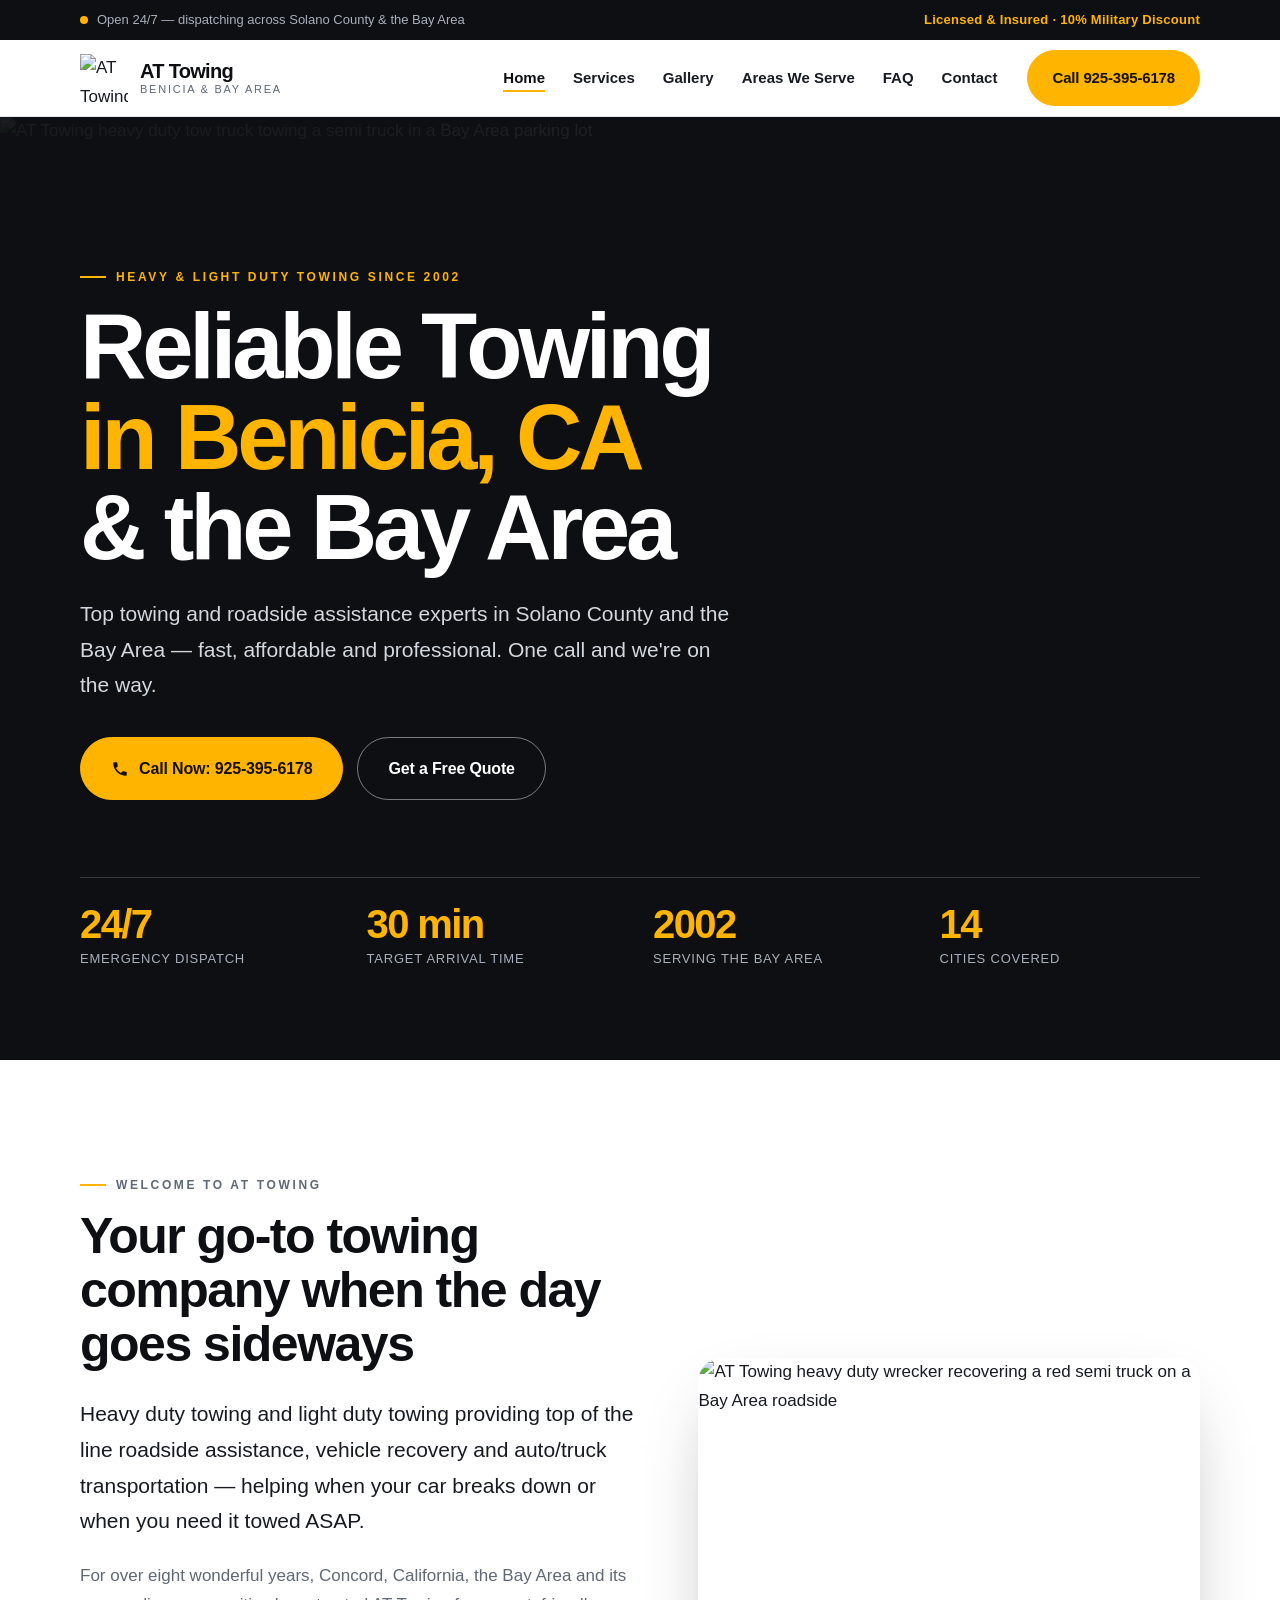
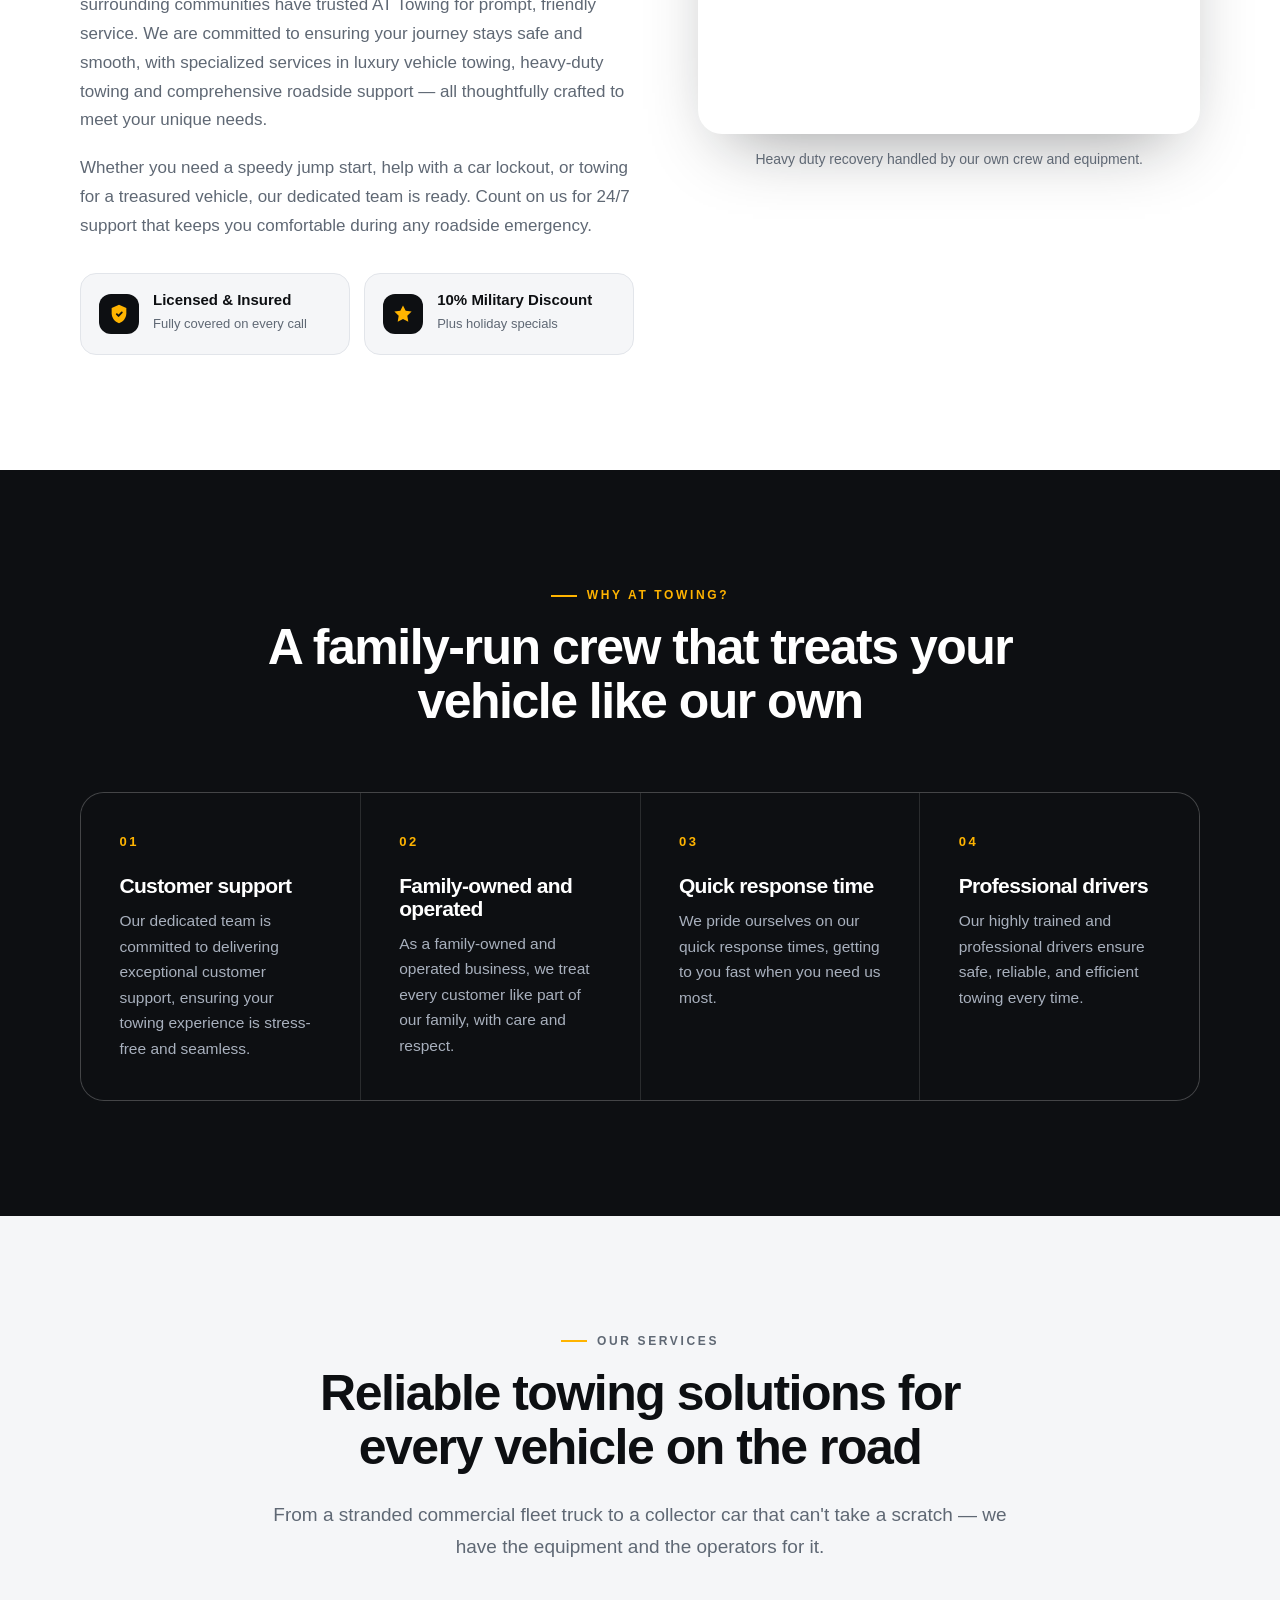
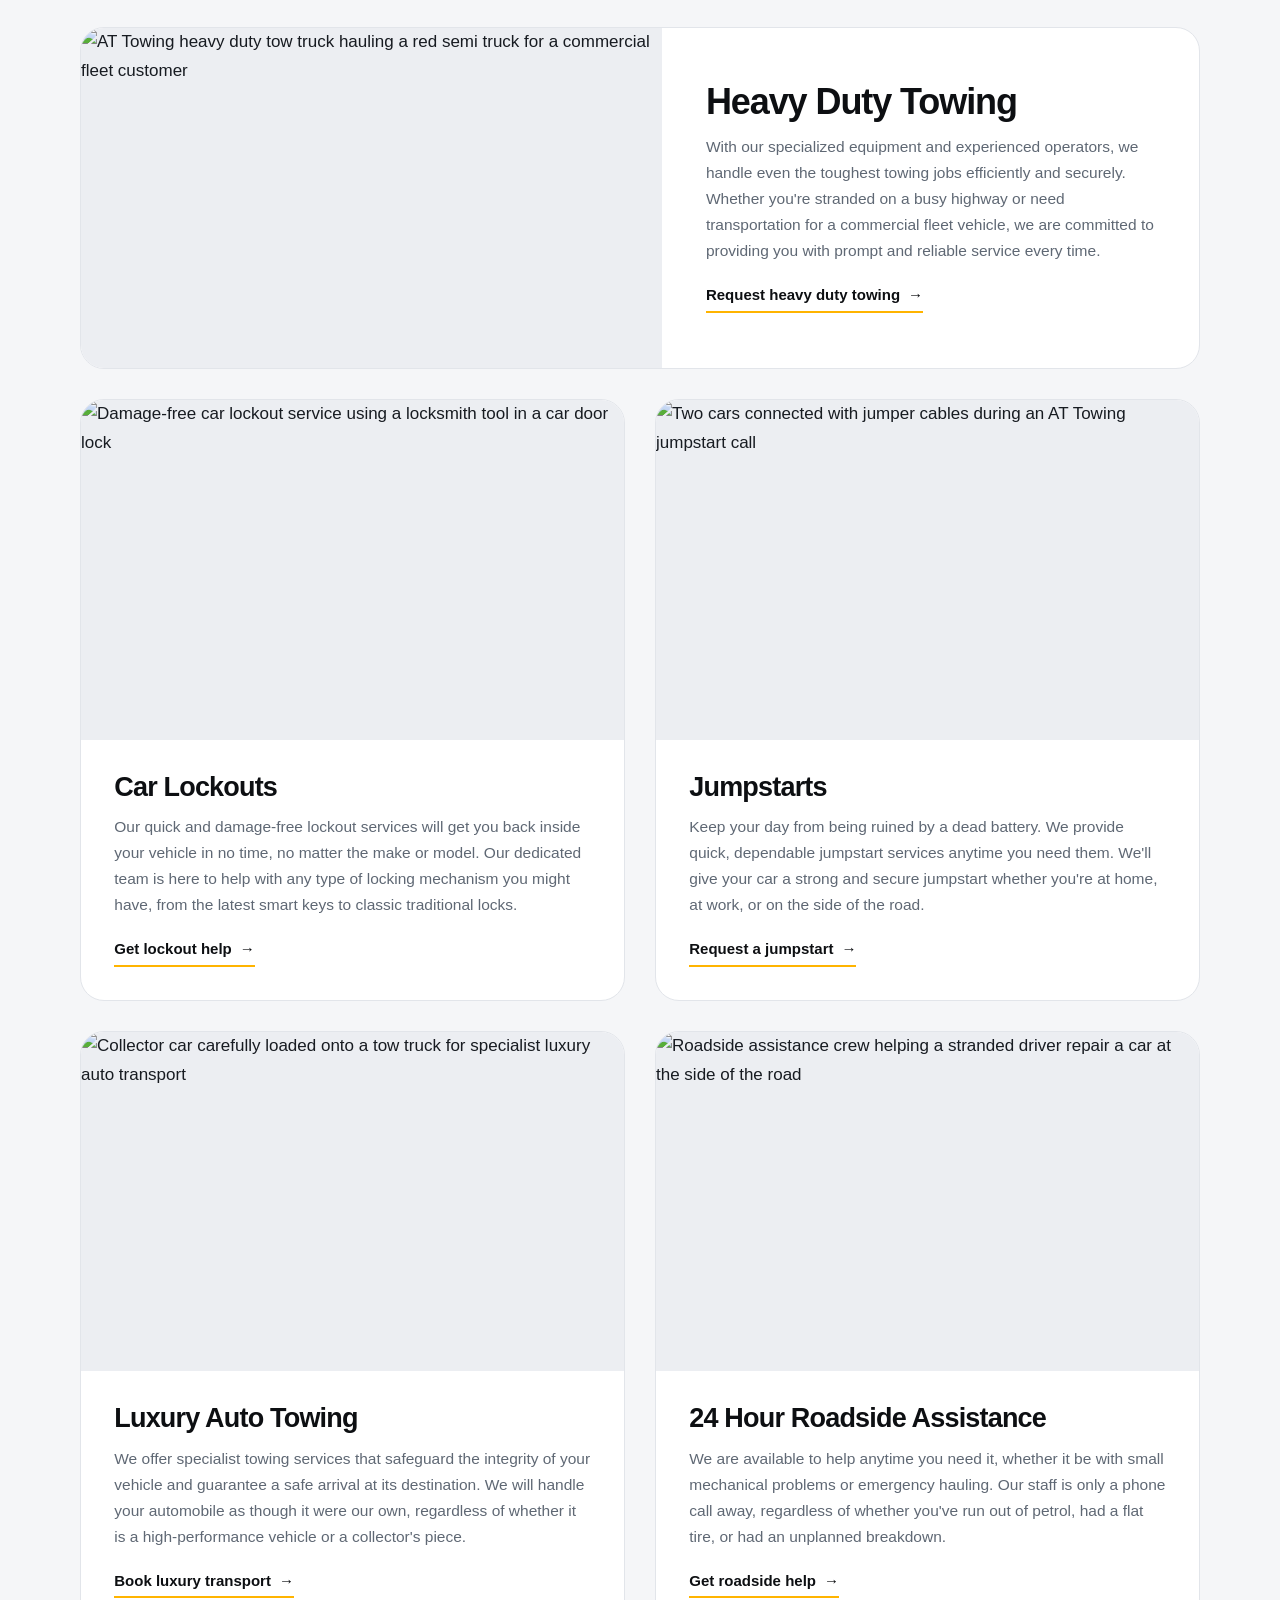
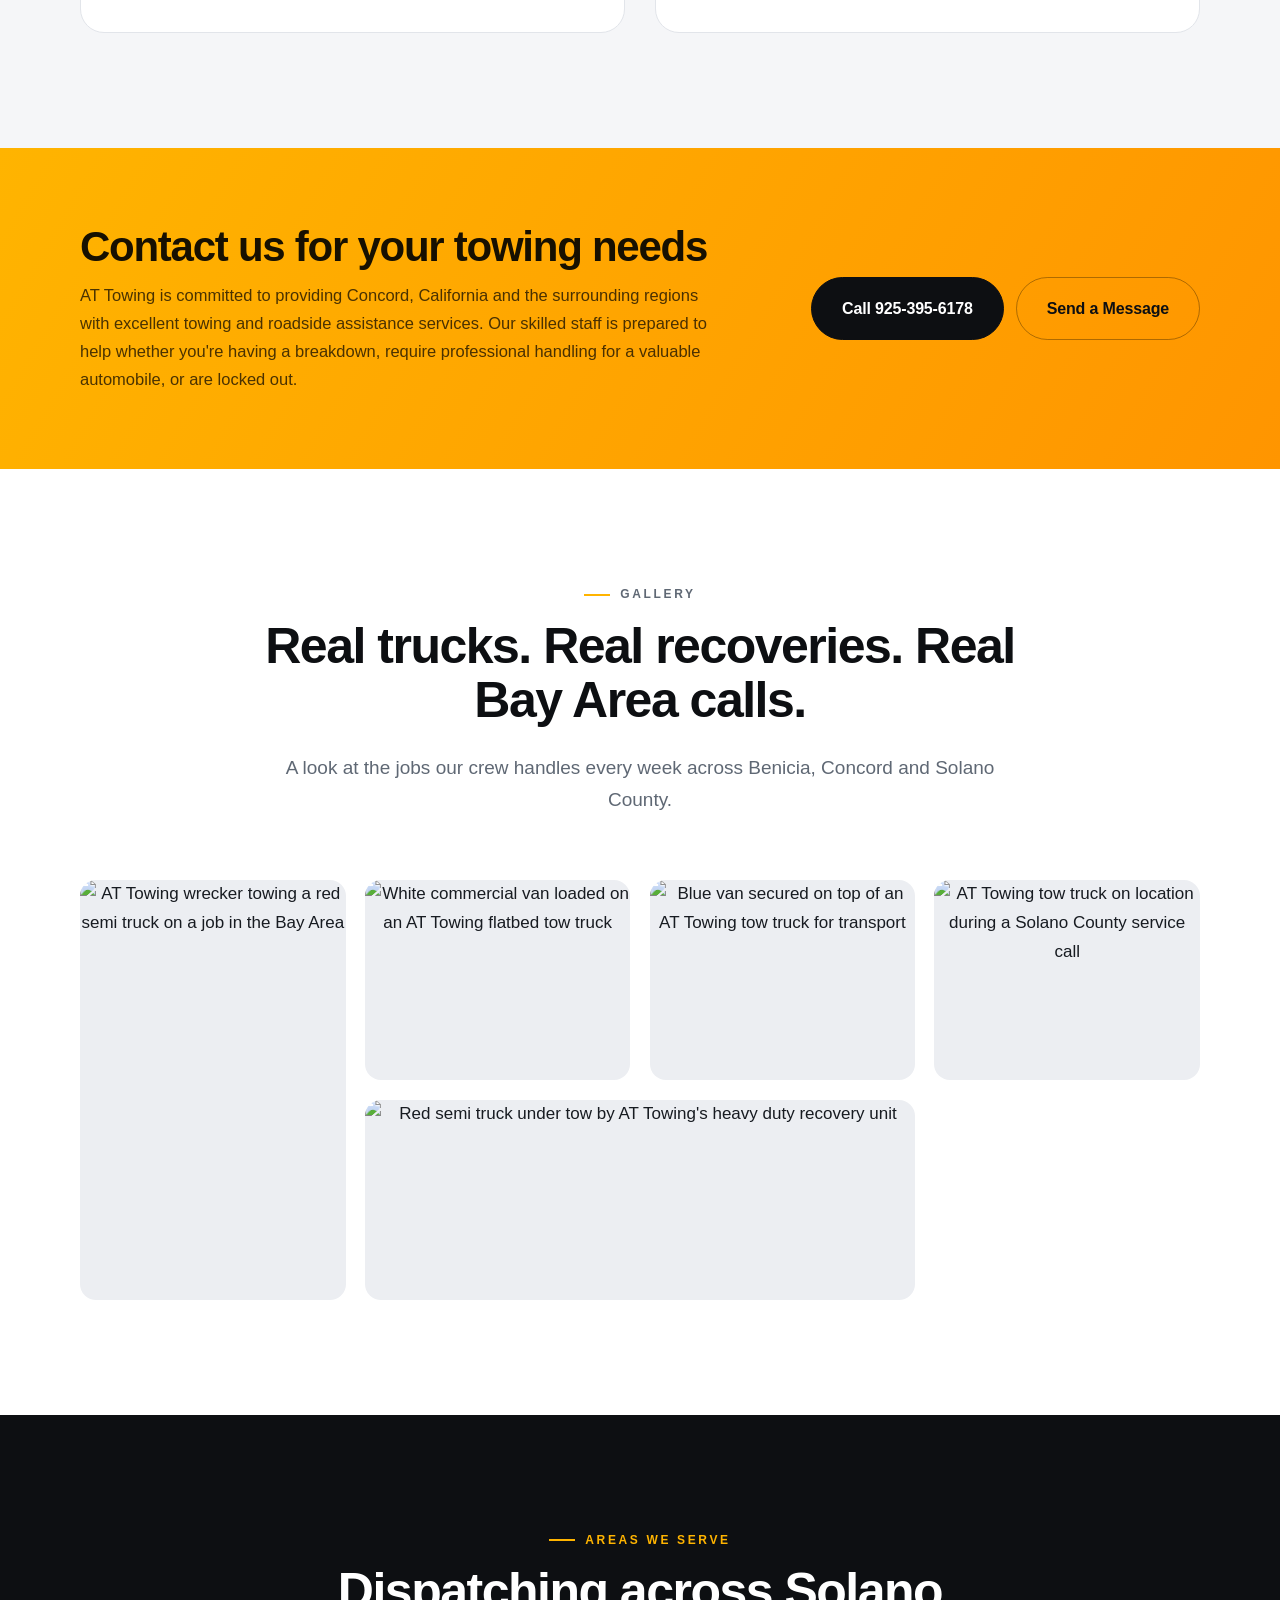
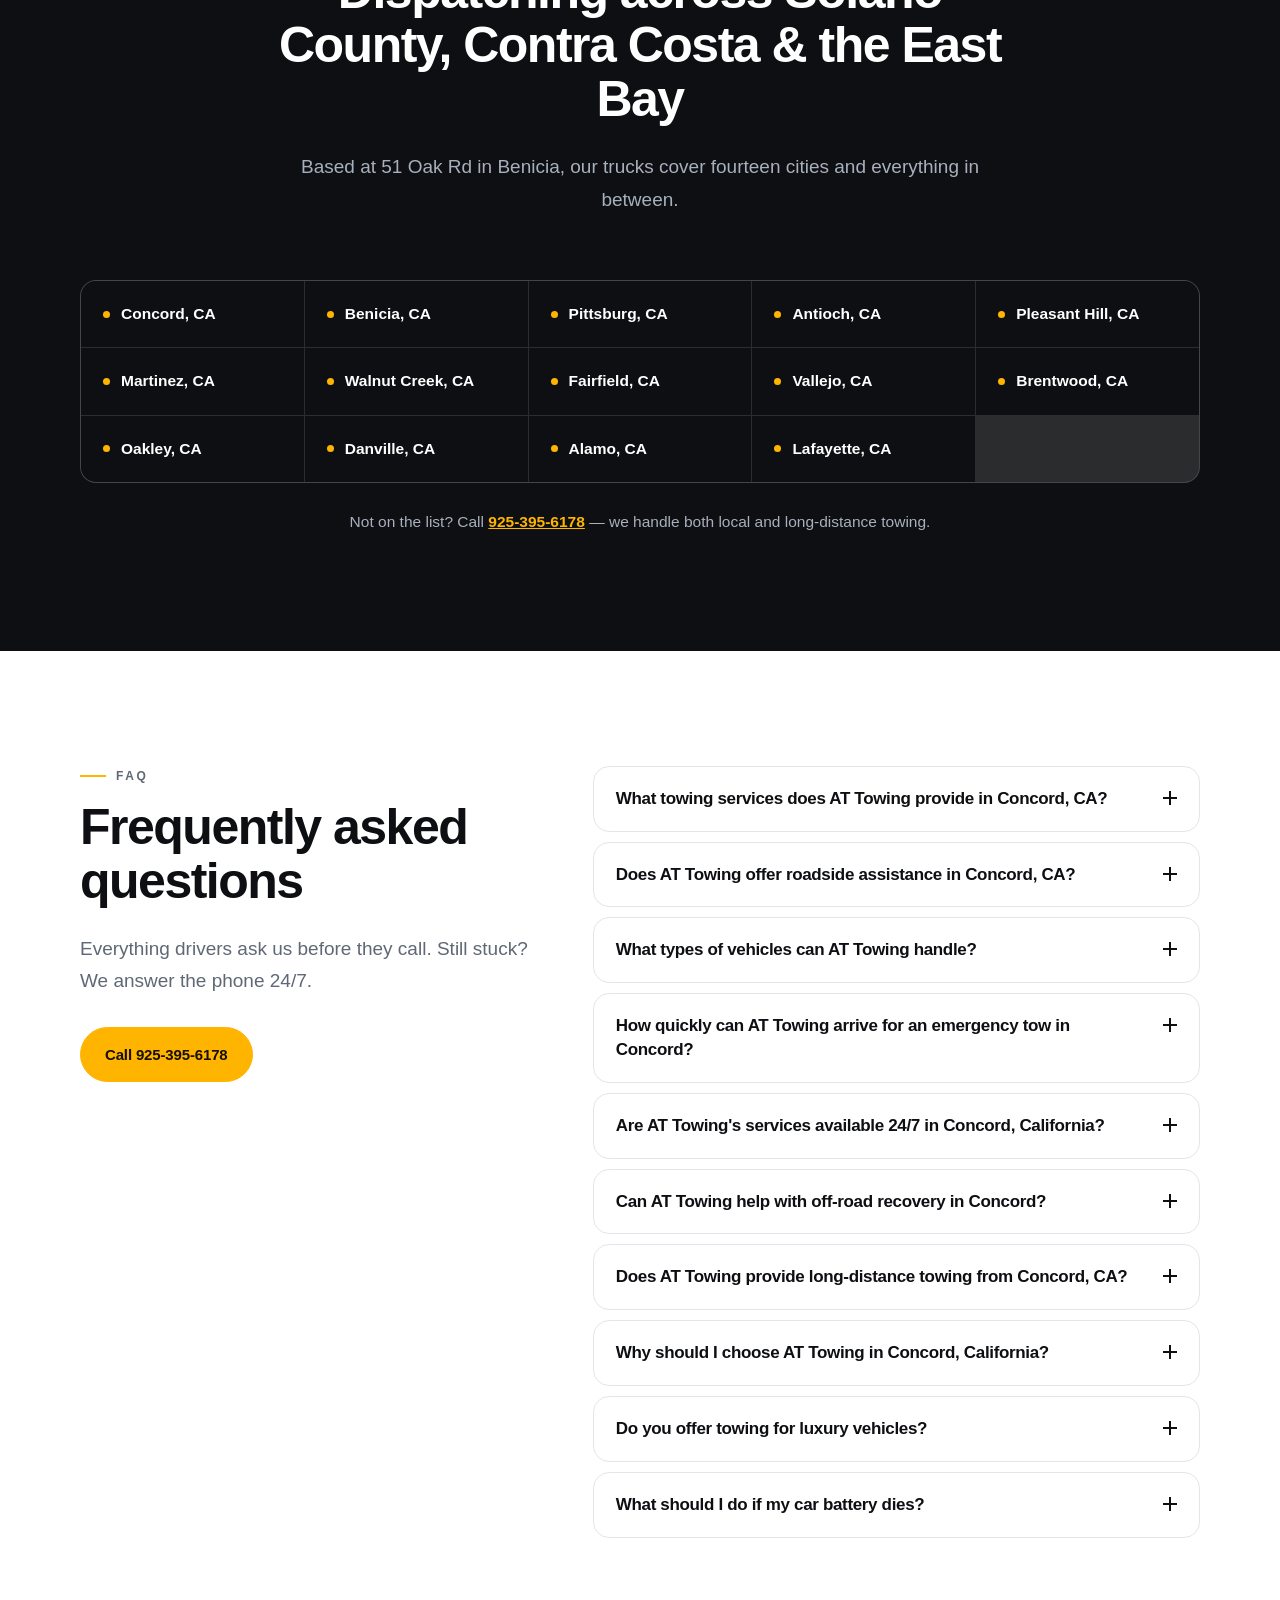
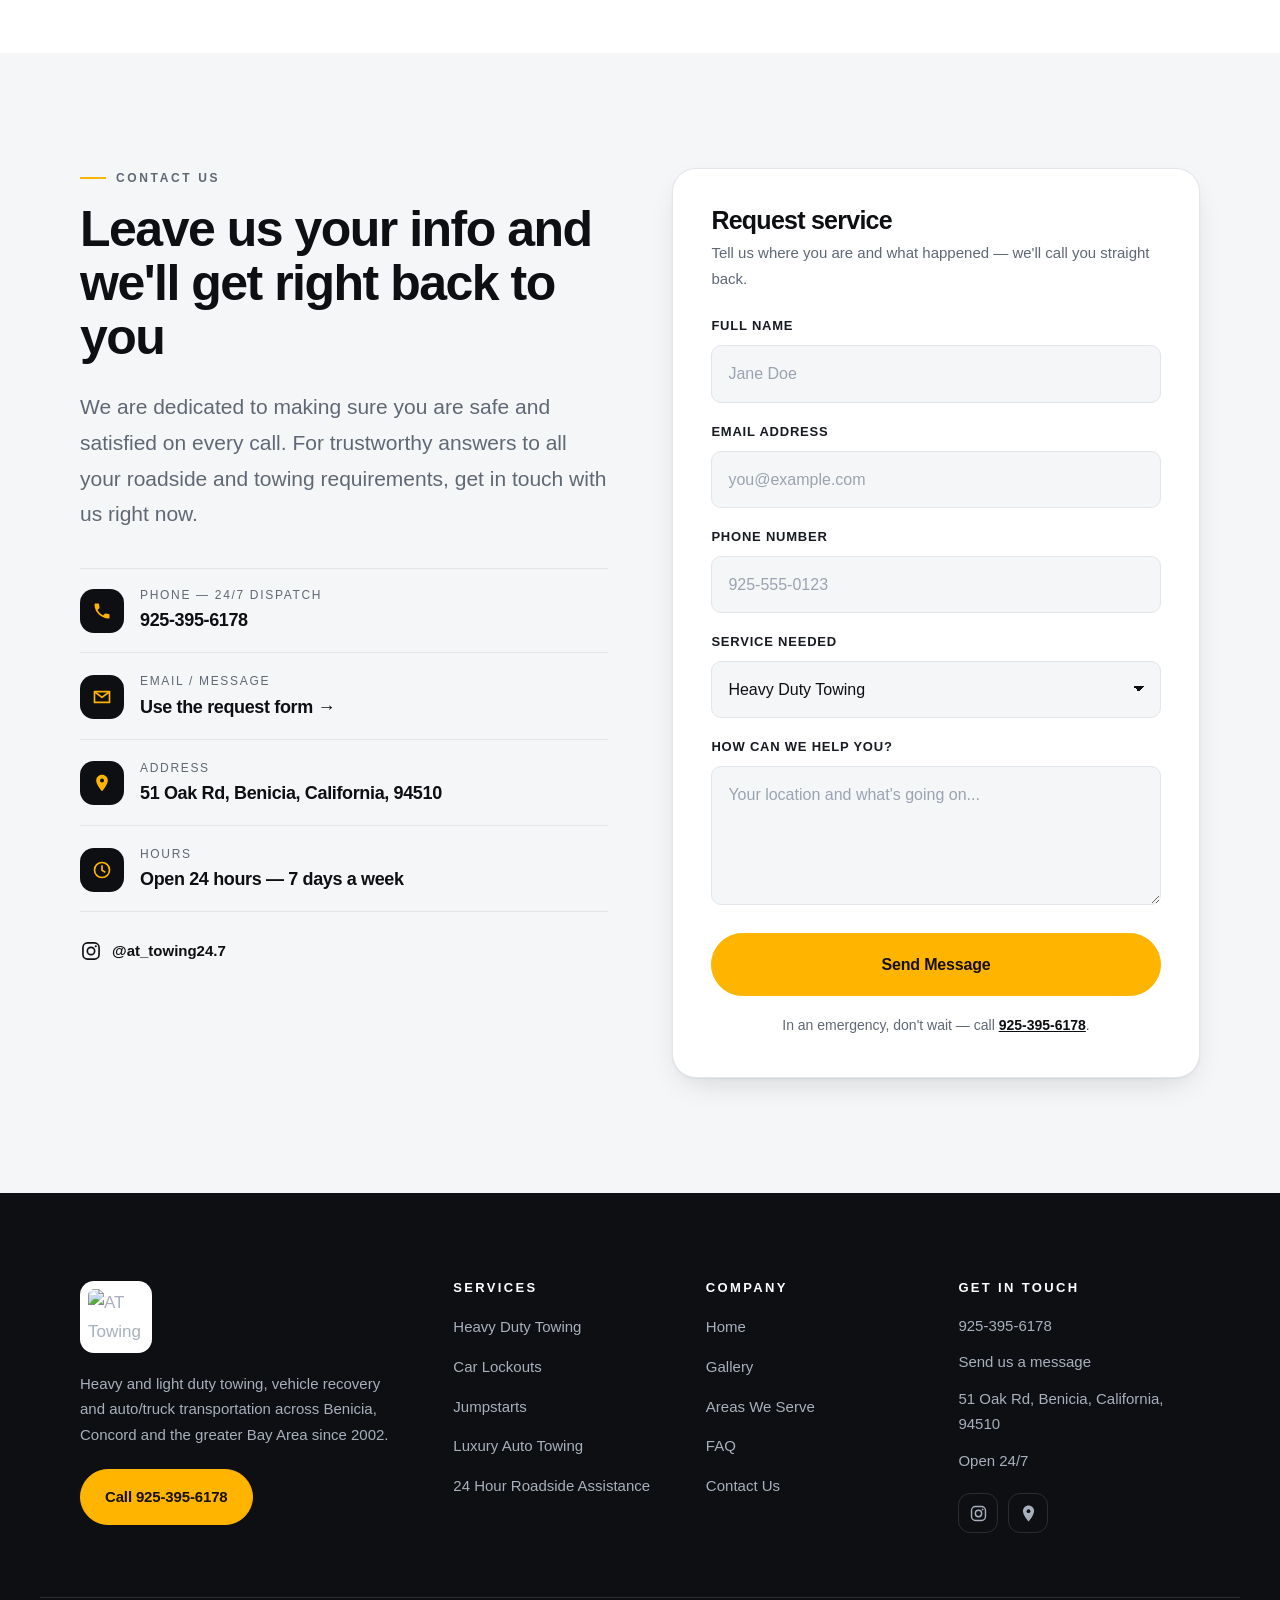
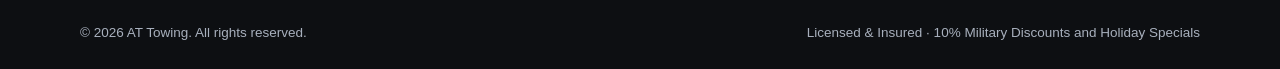
==== index.html @ b181bc1d "feat: add LeadrVision chatbot and site admin" ====
<!DOCTYPE html>
<html lang="en">
<head>
<meta charset="utf-8">
<meta name="viewport" content="width=device-width, initial-scale=1">
<title>AT Towing — 24/7 Towing &amp; Roadside Assistance in Benicia, Concord &amp; the Bay Area</title>
<meta name="description" content="AT Towing provides fast, affordable heavy duty and light duty towing, car lockouts, jumpstarts, luxury auto transport and 24 hour roadside assistance across Benicia, Concord, Solano County and the Bay Area. Call 925-395-6178.">
<meta name="keywords" content="towing Benicia CA, towing Concord CA, heavy duty towing, roadside assistance, car lockout, jumpstart, luxury auto towing, Solano County towing, Bay Area tow truck">
<meta name="author" content="AT Towing">
<meta name="theme-color" content="#0d0f12">
<meta name="robots" content="index, follow">
<link rel="canonical" href="https://www.at-towing.com/">

<!-- Open Graph / social -->
<meta property="og:type" content="website">
<meta property="og:site_name" content="AT Towing">
<meta property="og:title" content="AT Towing — 24/7 Towing &amp; Roadside Assistance in Benicia &amp; the Bay Area">
<meta property="og:description" content="Heavy duty and light duty towing, lockouts, jumpstarts and 24 hour roadside assistance since 2002. Family owned. Licensed and insured. Call 925-395-6178.">
<meta property="og:url" content="https://www.at-towing.com/">
<meta property="og:image" content="https://irp.cdn-website.com/96bce14f/dms3rep/multi/opt/IMG_4131-1920w.jpg">
<meta name="twitter:card" content="summary_large_image">
<meta name="twitter:title" content="AT Towing — 24/7 Towing &amp; Roadside Assistance">
<meta name="twitter:description" content="Fast, affordable, professional towing in Benicia, Concord and the greater Bay Area. Call 925-395-6178.">
<meta name="twitter:image" content="https://irp.cdn-website.com/96bce14f/dms3rep/multi/opt/IMG_4131-1920w.jpg">

<!-- Favicon placeholder -->
<link rel="icon" href="data:image/svg+xml,%3Csvg xmlns='http://www.w3.org/2000/svg' viewBox='0 0 64 64'%3E%3Crect width='64' height='64' rx='14' fill='%230d0f12'/%3E%3Ctext x='32' y='43' font-family='Helvetica,Arial,sans-serif' font-size='30' font-weight='700' fill='%23ffb400' text-anchor='middle'%3EAT%3C/text%3E%3C/svg%3E">
<link rel="apple-touch-icon" href="https://irp.cdn-website.com/96bce14f/dms3rep/multi/opt/AT+logo-292w.png">
<link rel="preconnect" href="https://irp.cdn-website.com">
<link rel="preconnect" href="https://images.pexels.com">
<link rel="stylesheet" href="styles.css">

<script type="application/ld+json">
{
  "@context": "https://schema.org",
  "@type": "AutoRepair",
  "name": "AT Towing",
  "description": "Heavy duty and light duty towing, vehicle recovery, auto and truck transportation, car lockouts, jumpstarts, luxury auto towing and 24 hour roadside assistance serving Benicia, Concord and the greater Bay Area since 2002.",
  "url": "https://www.at-towing.com/",
  "telephone": "+1-925-395-6178",
  "image": "https://irp.cdn-website.com/96bce14f/dms3rep/multi/opt/AT+logo-1920w.png",
  "logo": "https://irp.cdn-website.com/96bce14f/dms3rep/multi/opt/AT+logo-1920w.png",
  "priceRange": "$$",
  "address": {
    "@type": "PostalAddress",
    "streetAddress": "51 Oak Rd",
    "addressLocality": "Benicia",
    "addressRegion": "CA",
    "postalCode": "94510",
    "addressCountry": "US"
  },
  "geo": { "@type": "GeoCoordinates", "latitude": 38.0464644, "longitude": -122.1295903 },
  "openingHoursSpecification": {
    "@type": "OpeningHoursSpecification",
    "dayOfWeek": ["Monday","Tuesday","Wednesday","Thursday","Friday","Saturday","Sunday"],
    "opens": "00:00",
    "closes": "23:59"
  },
  "sameAs": ["https://instagram.com/at_towing24.7"],
  "areaServed": ["Concord, CA","Benicia, CA","Pittsburg, CA","Antioch, CA","Pleasant Hill, CA","Martinez, CA","Walnut Creek, CA","Fairfield, CA","Vallejo, CA","Brentwood, CA","Oakley, CA","Danville, CA","Alamo, CA","Lafayette, CA"],
  "hasOfferCatalog": {
    "@type": "OfferCatalog",
    "name": "Towing & Roadside Services",
    "itemListElement": [
      { "@type": "Offer", "itemOffered": { "@type": "Service", "name": "Heavy Duty Towing" } },
      { "@type": "Offer", "itemOffered": { "@type": "Service", "name": "Car Lockouts" } },
      { "@type": "Offer", "itemOffered": { "@type": "Service", "name": "Jumpstarts" } },
      { "@type": "Offer", "itemOffered": { "@type": "Service", "name": "Luxury Auto Towing" } },
      { "@type": "Offer", "itemOffered": { "@type": "Service", "name": "24 Hour Roadside Assistance" } }
    ]
  }
}
</script>
<script type="application/ld+json">
{
  "@context": "https://schema.org",
  "@type": "FAQPage",
  "mainEntity": [
    {"@type":"Question","name":"What towing services does AT Towing provide in Concord, CA?","acceptedAnswer":{"@type":"Answer","text":"AT Towing offers a full range of towing services, including emergency towing, local and long-distance towing, motorcycle towing, and vehicle recovery."}},
    {"@type":"Question","name":"Does AT Towing offer roadside assistance in Concord, CA?","acceptedAnswer":{"@type":"Answer","text":"Absolutely! Our roadside assistance services include jump starts, tire changes, fuel delivery, and lockout assistance."}},
    {"@type":"Question","name":"What types of vehicles can AT Towing handle?","acceptedAnswer":{"@type":"Answer","text":"AT Towing can tow and assist a wide variety of vehicles, including cars, SUVs, trucks, motorcycles, and even light commercial vehicles."}},
    {"@type":"Question","name":"How quickly can AT Towing arrive for an emergency tow in Concord?","acceptedAnswer":{"@type":"Answer","text":"AT Towing aims to arrive within 30 minutes or less, depending on traffic and your location in Concord or the surrounding area."}},
    {"@type":"Question","name":"Are AT Towing's services available 24/7 in Concord, California?","acceptedAnswer":{"@type":"Answer","text":"Yes, AT Towing provides 24/7 emergency towing and roadside assistance to ensure you're never stranded."}},
    {"@type":"Question","name":"Can AT Towing help with off-road recovery in Concord?","acceptedAnswer":{"@type":"Answer","text":"Yes, our experienced team is equipped to handle off-road recovery for vehicles stuck in mud, sand, or other difficult terrain."}},
    {"@type":"Question","name":"Does AT Towing provide long-distance towing from Concord, CA?","acceptedAnswer":{"@type":"Answer","text":"Yes, we offer both local and long-distance towing services to ensure your vehicle gets to its destination safely."}},
    {"@type":"Question","name":"Why should I choose AT Towing in Concord, California?","acceptedAnswer":{"@type":"Answer","text":"AT Towing is known for its fast response times, professional service, affordable pricing, and commitment to customer satisfaction. We're here to help you 24/7!"}},
    {"@type":"Question","name":"Do you offer towing for luxury vehicles?","acceptedAnswer":{"@type":"Answer","text":"Yes, we provide specialized luxury auto towing services, ensuring your high-performance or collector vehicle is transported safely and securely."}},
    {"@type":"Question","name":"What should I do if my car battery dies?","acceptedAnswer":{"@type":"Answer","text":"If you experience a dead battery, contact us for a quick and dependable jumpstart service, available anytime you need it."}}
  ]
}
</script>
</head>
<body>
<a class="skip-link" href="#main">Skip to main content</a>

<!-- ===== Top utility bar ===== -->
<div class="topbar">
  <div class="wrap topbar__inner">
    <p class="topbar__item"><span class="pulse" aria-hidden="true"></span> Open 24/7 — dispatching across Solano County &amp; the Bay Area</p>
    <p class="topbar__item topbar__item--right">Licensed &amp; Insured · 10% Military Discount</p>
  </div>
</div>

<!-- ===== Header ===== -->
<header class="header" id="header">
  <div class="wrap header__inner">
    <a class="brand" href="#top" aria-label="AT Towing home">
      <img src="https://irp.cdn-website.com/96bce14f/dms3rep/multi/opt/AT+logo-292w.png" alt="AT Towing black and white company logo" width="56" height="56" class="brand__mark">
      <span class="brand__text">
        <span class="brand__name">AT Towing</span>
        <span class="brand__tag">Benicia &amp; Bay Area</span>
      </span>
    </a>

    <nav class="nav" id="nav" aria-label="Primary">
      <ul class="nav__list">
        <li><a class="nav__link" href="#top">Home</a></li>
        <li><a class="nav__link" href="#services">Services</a></li>
        <li><a class="nav__link" href="#gallery">Gallery</a></li>
        <li><a class="nav__link" href="#areas">Areas We Serve</a></li>
        <li><a class="nav__link" href="#faq">FAQ</a></li>
        <li><a class="nav__link" href="#contact">Contact</a></li>
      </ul>
      <a class="btn btn--accent nav__cta" href="tel:925-395-6178">Call 925-395-6178</a>
    </nav>

    <a class="header__call" href="tel:925-395-6178" aria-label="Call AT Towing at 925-395-6178">
      <svg viewBox="0 0 24 24" aria-hidden="true"><path d="M6.6 10.8a15.5 15.5 0 006.6 6.6l2.2-2.2a1 1 0 011-.24 11.4 11.4 0 003.6.58 1 1 0 011 1V20a1 1 0 01-1 1A17 17 0 013 4a1 1 0 011-1h3.5a1 1 0 011 1c0 1.25.2 2.46.57 3.6a1 1 0 01-.25 1z"/></svg>
    </a>

    <button class="burger" id="burger" aria-expanded="false" aria-controls="nav" aria-label="Toggle navigation menu">
      <span></span><span></span><span></span>
    </button>
  </div>
</header>

<main id="main">

  <!-- ===== Hero ===== -->
  <section class="hero" id="top">
    <div class="hero__media">
      <img src="https://irp.cdn-website.com/96bce14f/dms3rep/multi/opt/IMG_4131-1920w.jpg"
           alt="AT Towing heavy duty tow truck towing a semi truck in a Bay Area parking lot" fetchpriority="high" width="1920" height="1080">
    </div>
    <div class="wrap hero__inner">
      <p class="eyebrow eyebrow--light">Heavy &amp; Light Duty Towing since 2002</p>
      <h1 class="hero__title">Reliable Towing<br><span class="hl">in Benicia, CA</span><br>&amp; the Bay Area</h1>
      <p class="hero__sub">Top towing and roadside assistance experts in Solano County and the Bay Area — fast, affordable and professional. One call and we're on the way.</p>
      <div class="hero__actions">
        <a class="btn btn--accent btn--lg" href="tel:925-395-6178">
          <svg viewBox="0 0 24 24" aria-hidden="true"><path d="M6.6 10.8a15.5 15.5 0 006.6 6.6l2.2-2.2a1 1 0 011-.24 11.4 11.4 0 003.6.58 1 1 0 011 1V20a1 1 0 01-1 1A17 17 0 013 4a1 1 0 011-1h3.5a1 1 0 011 1c0 1.25.2 2.46.57 3.6a1 1 0 01-.25 1z"/></svg>
          Call Now: 925-395-6178
        </a>
        <a class="btn btn--ghost btn--lg" href="#contact">Get a Free Quote</a>
      </div>
      <ul class="hero__facts">
        <li><strong>24/7</strong><span>Emergency dispatch</span></li>
        <li><strong>30 min</strong><span>Target arrival time</span></li>
        <li><strong>2002</strong><span>Serving the Bay Area</span></li>
        <li><strong>14</strong><span>Cities covered</span></li>
      </ul>
    </div>
  </section>

  <!-- ===== Welcome / intro ===== -->
  <section class="section intro" aria-labelledby="intro-title">
    <div class="wrap intro__grid">
      <div class="intro__copy reveal">
        <p class="eyebrow">Welcome to AT Towing</p>
        <h2 id="intro-title" class="section__title">Your go-to towing company when the day goes sideways</h2>
        <p class="lead">Heavy duty towing and light duty towing providing top of the line roadside assistance, vehicle recovery and auto/truck transportation — helping when your car breaks down or when you need it towed ASAP.</p>
        <p>For over eight wonderful years, Concord, California, the Bay Area and its surrounding communities have trusted AT Towing for prompt, friendly service. We are committed to ensuring your journey stays safe and smooth, with specialized services in luxury vehicle towing, heavy-duty towing and comprehensive roadside support — all thoughtfully crafted to meet your unique needs.</p>
        <p>Whether you need a speedy jump start, help with a car lockout, or towing for a treasured vehicle, our dedicated team is ready. Count on us for 24/7 support that keeps you comfortable during any roadside emergency.</p>
        <div class="intro__badges">
          <div class="badge">
            <span class="badge__icon" aria-hidden="true">
              <svg viewBox="0 0 24 24"><path d="M12 2l8 3.5v5.8c0 5-3.4 9.4-8 10.7-4.6-1.3-8-5.7-8-10.7V5.5L12 2z"/><path d="M9.6 12.2l1.9 1.9 3.6-3.9" class="stroke"/></svg>
            </span>
            <div><strong>Licensed &amp; Insured</strong><span>Fully covered on every call</span></div>
          </div>
          <div class="badge">
            <span class="badge__icon" aria-hidden="true">
              <svg viewBox="0 0 24 24"><path d="M12 2.6l2.9 5.9 6.5.9-4.7 4.6 1.1 6.5L12 17.4l-5.8 3.1 1.1-6.5L2.6 9.4l6.5-.9L12 2.6z"/></svg>
            </span>
            <div><strong>10% Military Discount</strong><span>Plus holiday specials</span></div>
          </div>
        </div>
      </div>
      <figure class="intro__figure reveal">
        <img src="https://irp.cdn-website.com/96bce14f/dms3rep/multi/opt/446032158_296263710211851_3666479322832552457_n-1920w.jpg"
             alt="AT Towing heavy duty wrecker recovering a red semi truck on a Bay Area roadside" loading="lazy" width="1200" height="900">
        <figcaption>Heavy duty recovery handled by our own crew and equipment.</figcaption>
      </figure>
    </div>
  </section>

  <!-- ===== Why AT Towing ===== -->
  <section class="section section--dark why" aria-labelledby="why-title">
    <div class="wrap">
      <header class="section__head reveal">
        <p class="eyebrow eyebrow--light">Why AT Towing?</p>
        <h2 id="why-title" class="section__title">A family-run crew that treats your vehicle like our own</h2>
      </header>
      <div class="why__grid">
        <article class="why__card reveal">
          <span class="why__num">01</span>
          <h3>Customer support</h3>
          <p>Our dedicated team is committed to delivering exceptional customer support, ensuring your towing experience is stress-free and seamless.</p>
        </article>
        <article class="why__card reveal">
          <span class="why__num">02</span>
          <h3>Family-owned and operated</h3>
          <p>As a family-owned and operated business, we treat every customer like part of our family, with care and respect.</p>
        </article>
        <article class="why__card reveal">
          <span class="why__num">03</span>
          <h3>Quick response time</h3>
          <p>We pride ourselves on our quick response times, getting to you fast when you need us most.</p>
        </article>
        <article class="why__card reveal">
          <span class="why__num">04</span>
          <h3>Professional drivers</h3>
          <p>Our highly trained and professional drivers ensure safe, reliable, and efficient towing every time.</p>
        </article>
      </div>
    </div>
  </section>

  <!-- ===== Services ===== -->
  <section class="section services" id="services" aria-labelledby="services-title">
    <div class="wrap">
      <header class="section__head reveal">
        <p class="eyebrow">Our Services</p>
        <h2 id="services-title" class="section__title">Reliable towing solutions for every vehicle on the road</h2>
        <p class="section__sub">From a stranded commercial fleet truck to a collector car that can't take a scratch — we have the equipment and the operators for it.</p>
      </header>

      <div class="services__grid">

        <article class="svc svc--wide reveal">
          <div class="svc__media">
            <img src="https://irp.cdn-website.com/96bce14f/dms3rep/multi/opt/316057266_911528003566223_6470682293132583440_n-1920w.jpg"
                 alt="AT Towing heavy duty tow truck hauling a red semi truck for a commercial fleet customer" loading="lazy" width="1200" height="800">
          </div>
          <div class="svc__body">
            <h3 class="svc__title">Heavy Duty Towing</h3>
            <p>With our specialized equipment and experienced operators, we handle even the toughest towing jobs efficiently and securely. Whether you're stranded on a busy highway or need transportation for a commercial fleet vehicle, we are committed to providing you with prompt and reliable service every time.</p>
            <a class="link-arrow" href="#contact">Request heavy duty towing <span aria-hidden="true">→</span></a>
          </div>
        </article>

        <article class="svc reveal">
          <div class="svc__media">
            <img src="https://images.pexels.com/photos/17124737/pexels-photo-17124737.jpeg?auto=compress&amp;cs=tinysrgb&amp;dpr=2&amp;h=650&amp;w=940"
                 alt="Damage-free car lockout service using a locksmith tool in a car door lock" loading="lazy" width="940" height="650">
          </div>
          <div class="svc__body">
            <h3 class="svc__title">Car Lockouts</h3>
            <p>Our quick and damage-free lockout services will get you back inside your vehicle in no time, no matter the make or model. Our dedicated team is here to help with any type of locking mechanism you might have, from the latest smart keys to classic traditional locks.</p>
            <a class="link-arrow" href="#contact">Get lockout help <span aria-hidden="true">→</span></a>
          </div>
        </article>

        <article class="svc reveal">
          <div class="svc__media">
            <img src="https://images.pexels.com/photos/18863497/pexels-photo-18863497.jpeg?auto=compress&amp;cs=tinysrgb&amp;dpr=2&amp;h=650&amp;w=940"
                 alt="Two cars connected with jumper cables during an AT Towing jumpstart call" loading="lazy" width="940" height="650">
          </div>
          <div class="svc__body">
            <h3 class="svc__title">Jumpstarts</h3>
            <p>Keep your day from being ruined by a dead battery. We provide quick, dependable jumpstart services anytime you need them. We'll give your car a strong and secure jumpstart whether you're at home, at work, or on the side of the road.</p>
            <a class="link-arrow" href="#contact">Request a jumpstart <span aria-hidden="true">→</span></a>
          </div>
        </article>

        <article class="svc reveal">
          <div class="svc__media">
            <img src="https://images.pexels.com/photos/8931961/pexels-photo-8931961.jpeg?auto=compress&amp;cs=tinysrgb&amp;dpr=2&amp;h=650&amp;w=940"
                 alt="Collector car carefully loaded onto a tow truck for specialist luxury auto transport" loading="lazy" width="940" height="650">
          </div>
          <div class="svc__body">
            <h3 class="svc__title">Luxury Auto Towing</h3>
            <p>We offer specialist towing services that safeguard the integrity of your vehicle and guarantee a safe arrival at its destination. We will handle your automobile as though it were our own, regardless of whether it is a high-performance vehicle or a collector's piece.</p>
            <a class="link-arrow" href="#contact">Book luxury transport <span aria-hidden="true">→</span></a>
          </div>
        </article>

        <article class="svc reveal">
          <div class="svc__media">
            <img src="https://images.pexels.com/photos/38581983/pexels-photo-38581983.jpeg?auto=compress&amp;cs=tinysrgb&amp;dpr=2&amp;h=650&amp;w=940"
                 alt="Roadside assistance crew helping a stranded driver repair a car at the side of the road" loading="lazy" width="940" height="650">
          </div>
          <div class="svc__body">
            <h3 class="svc__title">24 Hour Roadside Assistance</h3>
            <p>We are available to help anytime you need it, whether it be with small mechanical problems or emergency hauling. Our staff is only a phone call away, regardless of whether you've run out of petrol, had a flat tire, or had an unplanned breakdown.</p>
            <a class="link-arrow" href="#contact">Get roadside help <span aria-hidden="true">→</span></a>
          </div>
        </article>

      </div>
    </div>
  </section>

  <!-- ===== CTA banner ===== -->
  <section class="cta" aria-labelledby="cta-title">
    <div class="wrap cta__inner reveal">
      <div>
        <h2 id="cta-title" class="cta__title">Contact us for your towing needs</h2>
        <p>AT Towing is committed to providing Concord, California and the surrounding regions with excellent towing and roadside assistance services. Our skilled staff is prepared to help whether you're having a breakdown, require professional handling for a valuable automobile, or are locked out.</p>
      </div>
      <div class="cta__actions">
        <a class="btn btn--dark btn--lg" href="tel:925-395-6178">Call 925-395-6178</a>
        <a class="btn btn--outline-dark btn--lg" href="#contact">Send a Message</a>
      </div>
    </div>
  </section>

  <!-- ===== Gallery ===== -->
  <section class="section gallery" id="gallery" aria-labelledby="gallery-title">
    <div class="wrap">
      <header class="section__head reveal">
        <p class="eyebrow">Gallery</p>
        <h2 id="gallery-title" class="section__title">Real trucks. Real recoveries. Real Bay Area calls.</h2>
        <p class="section__sub">A look at the jobs our crew handles every week across Benicia, Concord and Solano County.</p>
      </header>
      <div class="gallery__grid">
        <button class="shot shot--tall reveal" type="button" data-full="https://irp.cdn-website.com/96bce14f/dms3rep/multi/opt/IMG_4131-b535ad22-1920w.jpg">
          <img src="https://irp.cdn-website.com/96bce14f/dms3rep/multi/opt/IMG_4131-b535ad22-1920w.jpg" alt="AT Towing wrecker towing a red semi truck on a job in the Bay Area" loading="lazy" width="1200" height="900">
        </button>
        <button class="shot reveal" type="button" data-full="https://irp.cdn-website.com/96bce14f/dms3rep/multi/opt/IMG_1079-1920w.jpg">
          <img src="https://irp.cdn-website.com/96bce14f/dms3rep/multi/opt/IMG_1079-1920w.jpg" alt="White commercial van loaded on an AT Towing flatbed tow truck" loading="lazy" width="1200" height="900">
        </button>
        <button class="shot reveal" type="button" data-full="https://irp.cdn-website.com/96bce14f/dms3rep/multi/opt/339993515_1232258590985048_1023271766066172159_n-1920w.jpg">
          <img src="https://irp.cdn-website.com/96bce14f/dms3rep/multi/opt/339993515_1232258590985048_1023271766066172159_n-1920w.jpg" alt="Blue van secured on top of an AT Towing tow truck for transport" loading="lazy" width="1200" height="900">
        </button>
        <button class="shot reveal" type="button" data-full="https://lirp.cdn-website.com/96bce14f/dms3rep/multi/opt/IMG_5009-1920w.jpg">
          <img src="https://lirp.cdn-website.com/96bce14f/dms3rep/multi/opt/IMG_5009-1920w.jpg" alt="AT Towing tow truck on location during a Solano County service call" loading="lazy" width="1200" height="900">
        </button>
        <button class="shot shot--wide reveal" type="button" data-full="https://irp.cdn-website.com/96bce14f/dms3rep/multi/opt/446032158_296263710211851_3666479322832552457_n-1920w.jpg">
          <img src="https://irp.cdn-website.com/96bce14f/dms3rep/multi/opt/446032158_296263710211851_3666479322832552457_n-1920w.jpg" alt="Red semi truck under tow by AT Towing's heavy duty recovery unit" loading="lazy" width="1600" height="900">
        </button>
      </div>
    </div>
  </section>

  <!-- ===== Areas served ===== -->
  <section class="section section--dark areas" id="areas" aria-labelledby="areas-title">
    <div class="wrap">
      <header class="section__head reveal">
        <p class="eyebrow eyebrow--light">Areas We Serve</p>
        <h2 id="areas-title" class="section__title">Dispatching across Solano County, Contra Costa &amp; the East Bay</h2>
        <p class="section__sub">Based at 51 Oak Rd in Benicia, our trucks cover fourteen cities and everything in between.</p>
      </header>
      <ul class="areas__list reveal">
        <li>Concord, CA</li>
        <li>Benicia, CA</li>
        <li>Pittsburg, CA</li>
        <li>Antioch, CA</li>
        <li>Pleasant Hill, CA</li>
        <li>Martinez, CA</li>
        <li>Walnut Creek, CA</li>
        <li>Fairfield, CA</li>
        <li>Vallejo, CA</li>
        <li>Brentwood, CA</li>
        <li>Oakley, CA</li>
        <li>Danville, CA</li>
        <li>Alamo, CA</li>
        <li>Lafayette, CA</li>
      </ul>
      <p class="areas__note reveal">Not on the list? Call <a href="tel:925-395-6178">925-395-6178</a> — we handle both local and long-distance towing.</p>
    </div>
  </section>

  <!-- ===== FAQ ===== -->
  <section class="section faq" id="faq" aria-labelledby="faq-title">
    <div class="wrap faq__wrap">
      <header class="section__head section__head--left reveal">
        <p class="eyebrow">FAQ</p>
        <h2 id="faq-title" class="section__title">Frequently asked questions</h2>
        <p class="section__sub">Everything drivers ask us before they call. Still stuck? We answer the phone 24/7.</p>
        <a class="btn btn--accent" href="tel:925-395-6178">Call 925-395-6178</a>
      </header>

      <div class="faq__list reveal">
        <details class="qa">
          <summary><span>What towing services does AT Towing provide in Concord, CA?</span></summary>
          <p>AT Towing offers a full range of towing services, including emergency towing, local and long-distance towing, motorcycle towing, and vehicle recovery.</p>
        </details>
        <details class="qa">
          <summary><span>Does AT Towing offer roadside assistance in Concord, CA?</span></summary>
          <p>Absolutely! Our roadside assistance services include jump starts, tire changes, fuel delivery, and lockout assistance.</p>
        </details>
        <details class="qa">
          <summary><span>What types of vehicles can AT Towing handle?</span></summary>
          <p>AT Towing can tow and assist a wide variety of vehicles, including cars, SUVs, trucks, motorcycles, and even light commercial vehicles.</p>
        </details>
        <details class="qa">
          <summary><span>How quickly can AT Towing arrive for an emergency tow in Concord?</span></summary>
          <p>AT Towing aims to arrive within 30 minutes or less, depending on traffic and your location in Concord or the surrounding area.</p>
        </details>
        <details class="qa">
          <summary><span>Are AT Towing's services available 24/7 in Concord, California?</span></summary>
          <p>Yes, AT Towing provides 24/7 emergency towing and roadside assistance to ensure you're never stranded.</p>
        </details>
        <details class="qa">
          <summary><span>Can AT Towing help with off-road recovery in Concord?</span></summary>
          <p>Yes, our experienced team is equipped to handle off-road recovery for vehicles stuck in mud, sand, or other difficult terrain.</p>
        </details>
        <details class="qa">
          <summary><span>Does AT Towing provide long-distance towing from Concord, CA?</span></summary>
          <p>Yes, we offer both local and long-distance towing services to ensure your vehicle gets to its destination safely.</p>
        </details>
        <details class="qa">
          <summary><span>Why should I choose AT Towing in Concord, California?</span></summary>
          <p>AT Towing is known for its fast response times, professional service, affordable pricing, and commitment to customer satisfaction. We're here to help you 24/7!</p>
        </details>
        <details class="qa">
          <summary><span>Do you offer towing for luxury vehicles?</span></summary>
          <p>Yes, we provide specialized luxury auto towing services, ensuring your high-performance or collector vehicle is transported safely and securely.</p>
        </details>
        <details class="qa">
          <summary><span>What should I do if my car battery dies?</span></summary>
          <p>If you experience a dead battery, contact us for a quick and dependable jumpstart service, available anytime you need it.</p>
        </details>
      </div>
    </div>
  </section>

  <!-- ===== Contact ===== -->
  <section class="section contact" id="contact" aria-labelledby="contact-title">
    <div class="wrap contact__grid">
      <div class="contact__info reveal">
        <p class="eyebrow">Contact Us</p>
        <h2 id="contact-title" class="section__title">Leave us your info and we'll get right back to you</h2>
        <p class="lead">We are dedicated to making sure you are safe and satisfied on every call. For trustworthy answers to all your roadside and towing requirements, get in touch with us right now.</p>

        <ul class="contact__list">
          <li>
            <span class="contact__icon" aria-hidden="true">
              <svg viewBox="0 0 24 24"><path d="M6.6 10.8a15.5 15.5 0 006.6 6.6l2.2-2.2a1 1 0 011-.24 11.4 11.4 0 003.6.58 1 1 0 011 1V20a1 1 0 01-1 1A17 17 0 013 4a1 1 0 011-1h3.5a1 1 0 011 1c0 1.25.2 2.46.57 3.6a1 1 0 01-.25 1z"/></svg>
            </span>
            <div>
              <span class="contact__label">Phone — 24/7 dispatch</span>
              <a class="contact__value" href="tel:925-395-6178">925-395-6178</a>
            </div>
          </li>
          <li>
            <span class="contact__icon" aria-hidden="true">
              <svg viewBox="0 0 24 24"><path d="M3 5.5h18v13H3z" class="stroke"/><path d="M3.5 6l8.5 6.5L20.5 6" class="stroke"/></svg>
            </span>
            <div>
              <span class="contact__label">Email / Message</span>
              <a class="contact__value" href="#contactForm">Use the request form &rarr;</a>
            </div>
          </li>
          <li>
            <span class="contact__icon" aria-hidden="true">
              <svg viewBox="0 0 24 24"><path d="M12 2c3.9 0 7 3.1 7 7 0 5.2-7 13-7 13S5 14.2 5 9c0-3.9 3.1-7 7-7z"/><circle cx="12" cy="9" r="2.4" class="hole"/></svg>
            </span>
            <div>
              <span class="contact__label">Address</span>
              <a class="contact__value" href="https://www.google.com/maps/place/AT+Towing/@38.0464644,-122.1295903,986m/data=!3m2!1e3!4b1!4m6!3m5!1s0x80856f89316c08bf:0x687f6af79db0b03c!8m2!3d38.0464644!4d-122.1295903!16s%2Fg%2F11x2m12b3p!5m1!1e1?hl=en&amp;entry=ttu&amp;g_ep=EgoyMDI2MDEyMC4wIKXMDSoASAFQAw%3D%3D" target="_blank" rel="noopener">51 Oak Rd, Benicia, California, 94510</a>
            </div>
          </li>
          <li>
            <span class="contact__icon" aria-hidden="true">
              <svg viewBox="0 0 24 24"><circle cx="12" cy="12" r="9" class="stroke"/><path d="M12 7v5.3l3.4 2" class="stroke"/></svg>
            </span>
            <div>
              <span class="contact__label">Hours</span>
              <span class="contact__value">Open 24 hours — 7 days a week</span>
            </div>
          </li>
        </ul>

        <a class="social" href="https://instagram.com/at_towing24.7" target="_blank" rel="noopener">
          <svg viewBox="0 0 24 24" aria-hidden="true"><rect x="3.2" y="3.2" width="17.6" height="17.6" rx="5" class="stroke"/><circle cx="12" cy="12" r="4" class="stroke"/><circle cx="17.2" cy="6.8" r="1.2"/></svg>
          @at_towing24.7
        </a>
      </div>

      <div class="contact__formwrap reveal">
        <form class="form" id="contactForm" novalidate>
          <h3 class="form__title">Request service</h3>
          <p class="form__note">Tell us where you are and what happened — we'll call you straight back.</p>

          <div class="field">
            <label for="name">Full Name</label>
            <input type="text" id="name" name="name" autocomplete="name" placeholder="Jane Doe" required>
            <small class="err" data-err="name"></small>
          </div>
          <div class="field">
            <label for="email">Email Address</label>
            <input type="email" id="email" name="email" autocomplete="email" placeholder="you@example.com" required>
            <small class="err" data-err="email"></small>
          </div>
          <div class="field">
            <label for="phone">Phone Number</label>
            <input type="tel" id="phone" name="phone" autocomplete="tel" placeholder="925-555-0123" required>
            <small class="err" data-err="phone"></small>
          </div>
          <div class="field">
            <label for="service">Service Needed</label>
            <select id="service" name="service">
              <option value="Heavy Duty Towing">Heavy Duty Towing</option>
              <option value="Car Lockout">Car Lockout</option>
              <option value="Jumpstart">Jumpstart</option>
              <option value="Luxury Auto Towing">Luxury Auto Towing</option>
              <option value="24 Hour Roadside Assistance">24 Hour Roadside Assistance</option>
              <option value="Other">Something else</option>
            </select>
          </div>
          <div class="field">
            <label for="message">How Can We Help You?</label>
            <textarea id="message" name="message" rows="4" placeholder="Your location and what's going on..." required></textarea>
            <small class="err" data-err="message"></small>
          </div>

          <button class="btn btn--accent btn--block btn--lg" type="submit">Send Message</button>

          <p class="form__status form__status--ok" id="formOk" hidden role="status">
            <strong>Thank you for contacting us.</strong> We will get back to you as soon as possible.
          </p>
          <p class="form__status form__status--bad" id="formBad" hidden role="alert">
            <strong>Oops, there was an error sending your message.</strong> Please try again later, or call 925-395-6178.
          </p>

          <p class="form__alt">In an emergency, don't wait — call <a href="tel:925-395-6178">925-395-6178</a>.</p>
        </form>
      </div>
    </div>
  </section>
</main>

<!-- ===== Footer ===== -->
<footer class="footer">
  <div class="wrap footer__grid">
    <div class="footer__brand">
      <img src="https://irp.cdn-website.com/96bce14f/dms3rep/multi/opt/AT+logo-223w.png" alt="AT Towing black and white company logo" width="80" height="80" loading="lazy">
      <p>Heavy and light duty towing, vehicle recovery and auto/truck transportation across Benicia, Concord and the greater Bay Area since 2002.</p>
      <a class="btn btn--accent" href="tel:925-395-6178">Call 925-395-6178</a>
    </div>

    <nav class="footer__col" aria-label="Services">
      <h3>Services</h3>
      <ul>
        <li><a href="#services">Heavy Duty Towing</a></li>
        <li><a href="#services">Car Lockouts</a></li>
        <li><a href="#services">Jumpstarts</a></li>
        <li><a href="#services">Luxury Auto Towing</a></li>
        <li><a href="#services">24 Hour Roadside Assistance</a></li>
      </ul>
    </nav>

    <nav class="footer__col" aria-label="Company">
      <h3>Company</h3>
      <ul>
        <li><a href="#top">Home</a></li>
        <li><a href="#gallery">Gallery</a></li>
        <li><a href="#areas">Areas We Serve</a></li>
        <li><a href="#faq">FAQ</a></li>
        <li><a href="#contact">Contact Us</a></li>
      </ul>
    </nav>

    <div class="footer__col">
      <h3>Get in touch</h3>
      <ul class="footer__contact">
        <li><a href="tel:925-395-6178">925-395-6178</a></li>
        <li><a href="#contactForm">Send us a message</a></li>
        <li>51 Oak Rd, Benicia, California, 94510</li>
        <li>Open 24/7</li>
      </ul>
      <div class="footer__social">
        <a href="https://instagram.com/at_towing24.7" target="_blank" rel="noopener" aria-label="AT Towing on Instagram">
          <svg viewBox="0 0 24 24" aria-hidden="true"><rect x="3.2" y="3.2" width="17.6" height="17.6" rx="5" class="stroke"/><circle cx="12" cy="12" r="4" class="stroke"/><circle cx="17.2" cy="6.8" r="1.2"/></svg>
        </a>
        <a href="https://www.google.com/maps/place/AT+Towing/@38.0464644,-122.1295903,986m/data=!3m2!1e3!4b1!4m6!3m5!1s0x80856f89316c08bf:0x687f6af79db0b03c!8m2!3d38.0464644!4d-122.1295903!16s%2Fg%2F11x2m12b3p!5m1!1e1?hl=en&amp;entry=ttu&amp;g_ep=EgoyMDI2MDEyMC4wIKXMDSoASAFQAw%3D%3D" target="_blank" rel="noopener" aria-label="AT Towing on Google Maps">
          <svg viewBox="0 0 24 24" aria-hidden="true"><path d="M12 2c3.9 0 7 3.1 7 7 0 5.2-7 13-7 13S5 14.2 5 9c0-3.9 3.1-7 7-7z"/><circle cx="12" cy="9" r="2.4" class="hole"/></svg>
        </a>
      </div>
    </div>
  </div>

  <div class="wrap footer__bottom">
    <p>&copy; <span id="year">2026</span> AT Towing. All rights reserved.</p>
    <p>Licensed &amp; Insured · 10% Military Discounts and Holiday Specials</p>
  </div>
</footer>

<!-- Sticky mobile call bar -->
<a class="callbar" href="tel:925-395-6178">
  <svg viewBox="0 0 24 24" aria-hidden="true"><path d="M6.6 10.8a15.5 15.5 0 006.6 6.6l2.2-2.2a1 1 0 011-.24 11.4 11.4 0 003.6.58 1 1 0 011 1V20a1 1 0 01-1 1A17 17 0 013 4a1 1 0 011-1h3.5a1 1 0 011 1c0 1.25.2 2.46.57 3.6a1 1 0 01-.25 1z"/></svg>
  Call Now — 24/7 Towing
</a>

<!-- Lightbox -->
<div class="lightbox" id="lightbox" hidden>
  <button class="lightbox__close" id="lightboxClose" aria-label="Close image viewer">&times;</button>
  <img id="lightboxImg" src="[data-uri]" alt="">
</div>

<script src="script.js" defer></script>
<script src="https://leadrvision-v2-six.vercel.app/widget/loader.js" data-lv-widget data-kind="chatbot" data-widget="c53aac1d-1c20-4358-9ff9-e18a876e9397" async></script>
</body>
</html>
---- styles.css ----
/* ==========================================================================
   AT Towing — 2026 redesign
   Design language: near-black steel + safety amber, bold condensed headlines,
   generous whitespace, hairline rules, soft depth.
   ========================================================================== */

:root{
  --ink:#0d0f12;
  --ink-2:#171b21;
  --ink-3:#242a33;
  --paper:#ffffff;
  --paper-2:#f5f6f8;
  --paper-3:#eceef2;
  --line:#e2e5ea;
  --line-dark:rgba(255,255,255,.12);
  --muted:#5f6874;
  --muted-light:#a8b0bd;
  --accent:#ffb400;
  --accent-2:#ff9500;
  --accent-ink:#171000;

  --wrap:1200px;
  --gut:clamp(20px,4vw,40px);
  --r-sm:10px;
  --r:16px;
  --r-lg:24px;
  --shadow:0 1px 2px rgba(13,15,18,.05), 0 12px 32px -12px rgba(13,15,18,.18);
  --shadow-lg:0 30px 70px -30px rgba(13,15,18,.45);

  --sans:"Inter","Helvetica Neue",-apple-system,BlinkMacSystemFont,"Segoe UI",Roboto,Arial,sans-serif;
  --display:"Inter","Helvetica Neue",-apple-system,BlinkMacSystemFont,"Segoe UI Semibold",Roboto,Arial,sans-serif;

  --header-h:76px;
}

*,*::before,*::after{box-sizing:border-box}

html{scroll-behavior:smooth;scroll-padding-top:calc(var(--header-h) + 20px);-webkit-text-size-adjust:100%}

body{
  margin:0;
  font-family:var(--sans);
  font-size:17px;
  line-height:1.7;
  color:var(--ink-2);
  background:var(--paper);
  -webkit-font-smoothing:antialiased;
  overflow-x:hidden;
}

img{max-width:100%;display:block;height:auto}
a{color:inherit}
button{font:inherit;color:inherit}

h1,h2,h3,h4{
  font-family:var(--display);
  color:var(--ink);
  line-height:1.08;
  letter-spacing:-.03em;
  margin:0 0 .5em;
  font-weight:800;
}

p{margin:0 0 1.1em}
p:last-child{margin-bottom:0}

::selection{background:var(--accent);color:var(--accent-ink)}

:focus-visible{outline:3px solid var(--accent);outline-offset:3px;border-radius:4px}

.skip-link{
  position:absolute;left:-9999px;top:0;z-index:999;
  background:var(--ink);color:#fff;padding:12px 20px;border-radius:0 0 var(--r-sm) 0;
}
.skip-link:focus{left:0}

.wrap{width:100%;max-width:var(--wrap);margin-inline:auto;padding-inline:var(--gut)}

/* ---------- Shared bits ---------- */
.eyebrow{
  font-size:12px;font-weight:700;letter-spacing:.22em;text-transform:uppercase;
  color:var(--muted);margin:0 0 14px;display:flex;align-items:center;gap:10px;
}
.eyebrow::before{content:"";width:26px;height:2px;background:var(--accent);flex:none}
.eyebrow--light{color:var(--accent)}
.section__head .eyebrow{justify-content:center}
.section__head--left .eyebrow{justify-content:flex-start}

.section{padding:clamp(72px,9vw,128px) 0}
.section--dark{background:var(--ink);color:#d6dbe3}
.section--dark h2,.section--dark h3{color:#fff}

.section__head{max-width:760px;margin:0 auto clamp(44px,5vw,72px);text-align:center}
.section__head--left{margin:0;text-align:left;max-width:none}
.section__title{font-size:clamp(30px,4.2vw,50px)}
.section__sub{color:var(--muted);font-size:clamp(16px,1.6vw,19px)}
.section--dark .section__sub{color:var(--muted-light)}

.lead{font-size:clamp(18px,2vw,21px);color:var(--ink-2);font-weight:500}

/* ---------- Buttons ---------- */
.btn{
  --btn-bg:var(--ink);--btn-fg:#fff;--btn-bd:var(--ink);
  display:inline-flex;align-items:center;justify-content:center;gap:10px;
  padding:14px 24px;border-radius:999px;border:1.5px solid var(--btn-bd);
  background:var(--btn-bg);color:var(--btn-fg);
  font-weight:700;font-size:15px;letter-spacing:-.01em;text-decoration:none;
  cursor:pointer;white-space:nowrap;
  transition:transform .18s ease, box-shadow .18s ease, background .18s ease, color .18s ease, border-color .18s ease;
}
.btn svg{width:18px;height:18px;fill:currentColor;flex:none}
.btn:hover{transform:translateY(-2px);box-shadow:0 14px 28px -14px rgba(13,15,18,.6)}
.btn:active{transform:translateY(0)}
.btn--lg{padding:17px 30px;font-size:16px}
.btn--block{width:100%}
.btn--accent{--btn-bg:var(--accent);--btn-fg:var(--accent-ink);--btn-bd:var(--accent)}
.btn--accent:hover{--btn-bg:var(--accent-2);--btn-bd:var(--accent-2)}
.btn--ghost{--btn-bg:transparent;--btn-fg:#fff;--btn-bd:rgba(255,255,255,.45)}
.btn--ghost:hover{--btn-bg:#fff;--btn-fg:var(--ink);--btn-bd:#fff}
.btn--dark{--btn-bg:var(--ink);--btn-fg:#fff;--btn-bd:var(--ink)}
.btn--outline-dark{--btn-bg:transparent;--btn-fg:var(--ink);--btn-bd:rgba(23,16,0,.35)}
.btn--outline-dark:hover{--btn-bg:var(--ink);--btn-fg:#fff;--btn-bd:var(--ink)}

.link-arrow{
  display:inline-flex;align-items:center;gap:8px;margin-top:6px;
  font-weight:700;font-size:15px;text-decoration:none;color:var(--ink);
  border-bottom:2px solid var(--accent);padding-bottom:3px;width:fit-content;
  transition:gap .18s ease,color .18s ease;
}
.link-arrow:hover{gap:14px;color:var(--accent-2)}

/* ---------- Topbar ---------- */
.topbar{background:var(--ink);color:var(--muted-light);font-size:13px}
.topbar__inner{display:flex;justify-content:space-between;align-items:center;gap:16px;min-height:40px}
.topbar__item{margin:0;display:flex;align-items:center;gap:9px}
.topbar__item--right{color:var(--accent);font-weight:600;letter-spacing:.02em}
.pulse{width:8px;height:8px;border-radius:50%;background:var(--accent);flex:none;box-shadow:0 0 0 0 rgba(255,180,0,.6);animation:pulse 2.2s infinite}
@keyframes pulse{70%{box-shadow:0 0 0 10px rgba(255,180,0,0)}100%{box-shadow:0 0 0 0 rgba(255,180,0,0)}}

/* ---------- Header ---------- */
.header{
  position:sticky;top:0;z-index:100;
  background:rgba(255,255,255,.86);
  backdrop-filter:saturate(180%) blur(14px);
  -webkit-backdrop-filter:saturate(180%) blur(14px);
  border-bottom:1px solid var(--line);
  transition:box-shadow .25s ease,background .25s ease;
}
.header.is-stuck{box-shadow:0 10px 30px -18px rgba(13,15,18,.5);background:rgba(255,255,255,.96)}
.header__inner{display:flex;align-items:center;gap:20px;min-height:var(--header-h)}

.brand{display:flex;align-items:center;gap:12px;text-decoration:none;margin-right:auto}
.brand__mark{width:48px;height:48px;object-fit:contain}
.brand__text{display:flex;flex-direction:column;line-height:1.15}
.brand__name{font-family:var(--display);font-weight:800;font-size:20px;letter-spacing:-.035em;color:var(--ink)}
.brand__tag{font-size:11px;letter-spacing:.16em;text-transform:uppercase;color:var(--muted)}

.nav{display:flex;align-items:center;gap:30px}
.nav__list{display:flex;align-items:center;gap:28px;list-style:none;margin:0;padding:0}
.nav__link{
  position:relative;text-decoration:none;font-size:15px;font-weight:600;color:var(--ink-2);
  padding:6px 0;transition:color .18s ease;
}
.nav__link::after{
  content:"";position:absolute;left:0;bottom:0;height:2px;width:0;background:var(--accent);
  transition:width .25s ease;
}
.nav__link:hover,.nav__link.is-active{color:var(--ink)}
.nav__link:hover::after,.nav__link.is-active::after{width:100%}

.header__call{display:none;width:44px;height:44px;border-radius:50%;background:var(--accent);align-items:center;justify-content:center;text-decoration:none}
.header__call svg{width:20px;height:20px;fill:var(--accent-ink)}

.burger{
  display:none;width:44px;height:44px;border:1px solid var(--line);border-radius:12px;
  background:#fff;cursor:pointer;padding:0;position:relative;
}
.burger span{
  position:absolute;left:12px;width:20px;height:2px;background:var(--ink);border-radius:2px;
  transition:transform .25s ease,opacity .2s ease,top .25s ease;
}
.burger span:nth-child(1){top:15px}
.burger span:nth-child(2){top:21px}
.burger span:nth-child(3){top:27px}
.burger[aria-expanded="true"] span:nth-child(1){top:21px;transform:rotate(45deg)}
.burger[aria-expanded="true"] span:nth-child(2){opacity:0}
.burger[aria-expanded="true"] span:nth-child(3){top:21px;transform:rotate(-45deg)}

/* ---------- Hero ---------- */
.hero{position:relative;color:#fff;isolation:isolate;overflow:hidden;background:var(--ink)}
.hero__media{position:absolute;inset:0;z-index:-2}
.hero__media img{width:100%;height:100%;object-fit:cover;object-position:center 55%}
.hero::after{
  content:"";position:absolute;inset:0;z-index:-1;
  background:
    radial-gradient(120% 90% at 12% 20%, rgba(13,15,18,.94) 0%, rgba(13,15,18,.78) 40%, rgba(13,15,18,.35) 75%),
    linear-gradient(180deg, rgba(13,15,18,.65) 0%, rgba(13,15,18,.45) 45%, rgba(13,15,18,.92) 100%);
}
.hero__inner{padding:clamp(80px,12vw,150px) var(--gut) clamp(56px,7vw,96px);max-width:var(--wrap)}
.hero__title{
  color:#fff;font-size:clamp(42px,7.4vw,92px);letter-spacing:-.045em;line-height:.98;
  margin:0 0 24px;max-width:16ch;
}
.hero__title .hl{color:var(--accent)}
.hero__sub{max-width:56ch;font-size:clamp(17px,2vw,21px);color:#d3d8e0;margin-bottom:34px}
.hero__actions{display:flex;flex-wrap:wrap;gap:14px}

.hero__facts{
  list-style:none;margin:clamp(46px,6vw,80px) 0 0;padding:26px 0 0;
  border-top:1px solid rgba(255,255,255,.16);
  display:grid;grid-template-columns:repeat(4,1fr);gap:26px;
}
.hero__facts li{display:flex;flex-direction:column;gap:4px}
.hero__facts strong{
  font-family:var(--display);font-size:clamp(26px,3.4vw,40px);font-weight:800;
  letter-spacing:-.04em;color:var(--accent);line-height:1;
}
.hero__facts span{font-size:13px;letter-spacing:.06em;text-transform:uppercase;color:var(--muted-light)}

/* ---------- Intro ---------- */
.intro__grid{display:grid;grid-template-columns:1.05fr .95fr;gap:clamp(36px,5vw,80px);align-items:center}
.intro__copy p{color:var(--muted)}
.intro__copy .lead{color:var(--ink-2)}
.intro__badges{display:grid;grid-template-columns:1fr 1fr;gap:14px;margin-top:32px}
.badge{
  display:flex;gap:14px;align-items:center;padding:16px 18px;
  background:var(--paper-2);border:1px solid var(--line);border-radius:var(--r);
}
.badge__icon{width:40px;height:40px;border-radius:12px;background:var(--ink);display:grid;place-items:center;flex:none}
.badge__icon svg{width:22px;height:22px;fill:var(--accent)}
.badge__icon svg .stroke{fill:none;stroke:var(--ink);stroke-width:2;stroke-linecap:round;stroke-linejoin:round}
.badge strong{display:block;font-size:15px;color:var(--ink);line-height:1.3}
.badge span{font-size:13px;color:var(--muted)}

.intro__figure{margin:0}
.intro__figure img{
  border-radius:var(--r-lg);box-shadow:var(--shadow-lg);
  aspect-ratio:4/3;object-fit:cover;width:100%;
}
.intro__figure figcaption{margin-top:14px;font-size:14px;color:var(--muted);text-align:center}

/* ---------- Why ---------- */
.why__grid{display:grid;grid-template-columns:repeat(4,1fr);gap:1px;background:var(--line-dark);border:1px solid var(--line-dark);border-radius:var(--r-lg);overflow:hidden}
.why__card{background:var(--ink);padding:clamp(26px,3vw,40px);transition:background .25s ease}
.why__card:hover{background:var(--ink-2)}
.why__num{
  display:block;font-family:var(--display);font-size:13px;font-weight:800;letter-spacing:.2em;
  color:var(--accent);margin-bottom:22px;
}
.why__card h3{font-size:21px;margin-bottom:10px}
.why__card p{color:var(--muted-light);font-size:15.5px;line-height:1.65;margin:0}

/* ---------- Services ---------- */
.services{background:var(--paper-2)}
.services__grid{display:grid;grid-template-columns:repeat(2,1fr);gap:clamp(20px,2.4vw,30px)}
.svc{
  background:#fff;border:1px solid var(--line);border-radius:var(--r-lg);overflow:hidden;
  display:flex;flex-direction:column;
  transition:transform .3s ease,box-shadow .3s ease,border-color .3s ease;
}
.svc:hover{transform:translateY(-6px);box-shadow:var(--shadow-lg);border-color:transparent}
.svc__media{overflow:hidden;background:var(--paper-3)}
.svc__media img{width:100%;aspect-ratio:16/10;object-fit:cover;transition:transform .6s cubic-bezier(.2,.7,.3,1)}
.svc:hover .svc__media img{transform:scale(1.05)}
.svc__body{padding:clamp(24px,2.6vw,34px);display:flex;flex-direction:column;gap:12px;flex:1}
.svc__title{font-size:clamp(21px,2.3vw,27px);margin:0}
.svc__body p{color:var(--muted);font-size:15.5px;line-height:1.68;margin:0;flex:1}

.svc--wide{grid-column:span 2;flex-direction:row}
.svc--wide .svc__media{flex:0 0 52%}
.svc--wide .svc__media img{height:100%;aspect-ratio:auto;min-height:340px}
.svc--wide .svc__body{justify-content:center;padding:clamp(28px,3.4vw,54px)}
.svc--wide .svc__title{font-size:clamp(26px,3vw,36px)}
.svc--wide .svc__body p{flex:0}

/* ---------- CTA banner ---------- */
.cta{background:linear-gradient(120deg,var(--accent) 0%,var(--accent-2) 100%);color:var(--accent-ink);padding:clamp(48px,6vw,76px) 0}
.cta__inner{display:grid;grid-template-columns:1.4fr auto;gap:clamp(28px,4vw,60px);align-items:center}
.cta__title{font-size:clamp(27px,3.6vw,42px);color:var(--accent-ink);margin-bottom:12px}
.cta__inner p{color:rgba(23,16,0,.78);font-size:16.5px;max-width:70ch}
.cta__actions{display:flex;flex-wrap:wrap;gap:12px}

/* ---------- Gallery ---------- */
.gallery__grid{
  display:grid;grid-template-columns:repeat(4,1fr);
  grid-auto-rows:200px;gap:clamp(12px,1.5vw,20px);
}
.shot{
  padding:0;border:0;margin:0;background:var(--paper-3);cursor:zoom-in;overflow:hidden;
  border-radius:var(--r);position:relative;
}
.shot img{width:100%;height:100%;object-fit:cover;transition:transform .6s cubic-bezier(.2,.7,.3,1),filter .3s ease}
.shot::after{
  content:"";position:absolute;inset:0;background:linear-gradient(180deg,transparent 55%,rgba(13,15,18,.5));
  opacity:0;transition:opacity .3s ease;
}
.shot:hover img{transform:scale(1.07)}
.shot:hover::after{opacity:1}
.shot--tall{grid-row:span 2}
.shot--wide{grid-column:span 2}

/* ---------- Areas ---------- */
.areas__list{
  list-style:none;margin:0;padding:0;
  display:grid;grid-template-columns:repeat(auto-fill,minmax(190px,1fr));gap:1px;
  background:var(--line-dark);border:1px solid var(--line-dark);border-radius:var(--r);overflow:hidden;
}
.areas__list li{
  background:var(--ink);padding:20px 22px;font-weight:600;font-size:15.5px;color:#fff;
  display:flex;align-items:center;gap:11px;transition:background .22s ease,color .22s ease;
}
.areas__list li::before{content:"";width:7px;height:7px;border-radius:50%;background:var(--accent);flex:none}
.areas__list li:hover{background:var(--accent);color:var(--accent-ink)}
.areas__list li:hover::before{background:var(--accent-ink)}
.areas__note{margin-top:26px;text-align:center;color:var(--muted-light);font-size:15.5px}
.areas__note a{color:var(--accent);font-weight:700}

/* ---------- FAQ ---------- */
.faq__wrap{display:grid;grid-template-columns:.85fr 1.15fr;gap:clamp(36px,5vw,80px);align-items:start}
.faq__wrap .section__head{position:sticky;top:calc(var(--header-h) + 32px)}
.faq__wrap .section__head .btn{margin-top:8px}
.faq__list{display:flex;flex-direction:column;gap:10px}
.qa{
  border:1px solid var(--line);border-radius:var(--r);background:#fff;overflow:hidden;
  transition:border-color .25s ease,box-shadow .25s ease;
}
.qa[open]{border-color:var(--ink);box-shadow:var(--shadow)}
.qa summary{
  list-style:none;cursor:pointer;padding:20px 56px 20px 22px;position:relative;
  font-family:var(--display);font-weight:700;font-size:17px;letter-spacing:-.02em;color:var(--ink);
  line-height:1.4;
}
.qa summary::-webkit-details-marker{display:none}
.qa summary::after{
  content:"";position:absolute;right:22px;top:24px;width:14px;height:14px;
  background:
    linear-gradient(var(--ink),var(--ink)) center/14px 2px no-repeat,
    linear-gradient(var(--ink),var(--ink)) center/2px 14px no-repeat;
  transition:transform .3s ease;
}
.qa[open] summary::after{transform:rotate(135deg)}
.qa summary:hover{color:var(--accent-2)}
.qa p{padding:0 56px 22px 22px;margin:0;color:var(--muted);font-size:15.5px;line-height:1.7}

/* ---------- Contact ---------- */
.contact{background:var(--paper-2)}
.contact__grid{display:grid;grid-template-columns:1fr 1fr;gap:clamp(36px,5vw,72px);align-items:start}
.contact__info .lead{color:var(--muted)}
.contact__list{list-style:none;margin:36px 0 0;padding:0;display:grid;gap:2px}
.contact__list li{display:flex;gap:16px;align-items:center;padding:16px 0;border-bottom:1px solid var(--line)}
.contact__list li:first-child{border-top:1px solid var(--line)}
.contact__icon{width:44px;height:44px;border-radius:14px;background:var(--ink);display:grid;place-items:center;flex:none}
.contact__icon svg{width:20px;height:20px;fill:var(--accent)}
.contact__icon svg .stroke{fill:none;stroke:var(--accent);stroke-width:2;stroke-linecap:round;stroke-linejoin:round}
.contact__icon svg .hole{fill:var(--ink)}
.contact__label{display:block;font-size:12px;letter-spacing:.14em;text-transform:uppercase;color:var(--muted)}
.contact__value{
  font-family:var(--display);font-weight:700;font-size:18px;letter-spacing:-.02em;color:var(--ink);
  text-decoration:none;
}
a.contact__value:hover{color:var(--accent-2)}
.social{
  display:inline-flex;align-items:center;gap:10px;margin-top:26px;text-decoration:none;
  font-weight:700;font-size:15px;color:var(--ink);
}
.social svg{width:22px;height:22px;fill:var(--ink)}
.social svg .stroke{fill:none;stroke:var(--ink);stroke-width:1.8}
.social:hover{color:var(--accent-2)}
.social:hover svg{fill:var(--accent-2)}
.social:hover svg .stroke{stroke:var(--accent-2)}

.form{background:#fff;border:1px solid var(--line);border-radius:var(--r-lg);padding:clamp(26px,3vw,40px);box-shadow:var(--shadow)}
.form__title{font-size:25px;margin-bottom:6px}
.form__note{color:var(--muted);font-size:15px;margin-bottom:24px}
.field{margin-bottom:18px}
.field label{display:block;font-size:13px;font-weight:700;letter-spacing:.06em;text-transform:uppercase;color:var(--ink-2);margin-bottom:8px}
.field input,.field select,.field textarea{
  width:100%;padding:14px 16px;font:inherit;font-size:16px;color:var(--ink);
  background:var(--paper-2);border:1.5px solid var(--line);border-radius:var(--r-sm);
  transition:border-color .2s ease,background .2s ease,box-shadow .2s ease;
}
.field textarea{resize:vertical;min-height:120px}
.field select{appearance:none;cursor:pointer;
  background-image:linear-gradient(45deg,transparent 50%,var(--ink) 50%),linear-gradient(135deg,var(--ink) 50%,transparent 50%);
  background-position:calc(100% - 21px) 24px,calc(100% - 15px) 24px;
  background-size:6px 6px,6px 6px;background-repeat:no-repeat;
}
.field input:focus,.field select:focus,.field textarea:focus{
  outline:none;background:#fff;border-color:var(--ink);box-shadow:0 0 0 4px rgba(255,180,0,.25);
}
.field input::placeholder,.field textarea::placeholder{color:#9aa3b0}
.field.has-error input,.field.has-error textarea{border-color:#d13b2e;background:#fff6f5}
.err{display:block;min-height:0;color:#d13b2e;font-size:13px;font-weight:600;margin-top:6px}
.form__status{margin-top:18px;padding:15px 18px;border-radius:var(--r-sm);font-size:15px}
.form__status--ok{background:#eef8f0;border:1px solid #bfe3c8;color:#1d5b2c}
.form__status--bad{background:#fdf0ee;border:1px solid #f3c7c1;color:#96271b}
.form__alt{margin-top:18px;text-align:center;font-size:14px;color:var(--muted)}
.form__alt a{font-weight:700;color:var(--ink)}

/* ---------- Footer ---------- */
.footer{background:var(--ink);color:var(--muted-light);padding:clamp(56px,7vw,88px) 0 0}
.footer__grid{display:grid;grid-template-columns:1.6fr 1fr 1fr 1.2fr;gap:clamp(28px,4vw,56px)}
.footer__brand img{width:72px;height:72px;object-fit:contain;background:#fff;border-radius:14px;padding:8px;margin-bottom:18px}
.footer__brand p{font-size:15px;line-height:1.7;margin-bottom:22px;max-width:38ch}
.footer__col h3{font-size:13px;letter-spacing:.18em;text-transform:uppercase;color:#fff;margin-bottom:18px}
.footer__col ul{list-style:none;margin:0;padding:0;display:grid;gap:11px}
.footer__col a{text-decoration:none;font-size:15px;transition:color .18s ease}
.footer__col a:hover{color:var(--accent)}
.footer__contact li{font-size:15px}
.footer__social{display:flex;gap:10px;margin-top:20px}
.footer__social a{width:40px;height:40px;border:1px solid var(--line-dark);border-radius:12px;display:grid;place-items:center;transition:background .2s ease,border-color .2s ease}
.footer__social svg{width:19px;height:19px;fill:var(--muted-light)}
.footer__social svg .stroke{fill:none;stroke:var(--muted-light);stroke-width:1.8}
.footer__social svg .hole{fill:var(--ink)}
.footer__social a:hover{background:var(--accent);border-color:var(--accent)}
.footer__social a:hover svg{fill:var(--accent-ink)}
.footer__social a:hover svg .stroke{stroke:var(--accent-ink)}
.footer__social a:hover svg .hole{fill:var(--accent)}
.footer__bottom{
  margin-top:clamp(40px,5vw,64px);padding-block:24px;border-top:1px solid var(--line-dark);
  display:flex;justify-content:space-between;gap:14px;flex-wrap:wrap;font-size:13.5px;
}
.footer__bottom p{margin:0}

/* ---------- Sticky mobile call bar ---------- */
.callbar{
  display:none;position:fixed;left:14px;right:14px;bottom:14px;z-index:95;
  align-items:center;justify-content:center;gap:10px;
  background:var(--accent);color:var(--accent-ink);text-decoration:none;
  font-weight:800;font-size:16px;padding:15px;border-radius:999px;
  box-shadow:0 14px 34px -12px rgba(13,15,18,.7);
}
.callbar svg{width:19px;height:19px;fill:currentColor}

/* ---------- Lightbox ---------- */
.lightbox{
  position:fixed;inset:0;z-index:200;background:rgba(8,9,11,.94);
  display:grid;place-items:center;padding:24px;
  animation:fade .22s ease;
}
.lightbox[hidden]{display:none}
.lightbox img{max-width:min(1100px,94vw);max-height:88vh;border-radius:var(--r);object-fit:contain}
.lightbox__close{
  position:absolute;top:18px;right:22px;width:46px;height:46px;border-radius:50%;
  background:rgba(255,255,255,.12);border:1px solid rgba(255,255,255,.25);color:#fff;
  font-size:30px;line-height:1;cursor:pointer;
}
.lightbox__close:hover{background:var(--accent);color:var(--accent-ink);border-color:var(--accent)}
@keyframes fade{from{opacity:0}to{opacity:1}}

/* ---------- Scroll reveal ---------- */
.reveal{opacity:0;transform:translateY(26px);transition:opacity .7s cubic-bezier(.2,.7,.3,1),transform .7s cubic-bezier(.2,.7,.3,1)}
.reveal.is-in{opacity:1;transform:none}

/* ==========================================================================
   Responsive
   ========================================================================== */
@media (max-width:1080px){
  .why__grid{grid-template-columns:repeat(2,1fr)}
  .footer__grid{grid-template-columns:1fr 1fr}
  .footer__brand{grid-column:span 2}
}

@media (max-width:900px){
  .nav{
    position:fixed;top:0;right:0;bottom:0;width:min(88vw,340px);
    flex-direction:column;align-items:stretch;justify-content:flex-start;gap:0;
    background:#fff;padding:calc(var(--header-h) + 26px) 26px 32px;
    box-shadow:-24px 0 60px -30px rgba(13,15,18,.6);
    transform:translateX(105%);transition:transform .32s cubic-bezier(.4,0,.2,1);
    overflow-y:auto;
  }
  .nav.is-open{transform:none}
  .nav__list{flex-direction:column;align-items:stretch;gap:0}
  .nav__list li{border-bottom:1px solid var(--line)}
  .nav__link{display:block;padding:16px 0;font-size:17px}
  .nav__cta{margin-top:26px;width:100%}
  .burger,.header__call{display:flex}
  .header__call{align-items:center}

  .intro__grid,.contact__grid,.faq__wrap,.cta__inner{grid-template-columns:1fr}
  .faq__wrap .section__head{position:static}
  .intro__figure{order:-1}
  .services__grid{grid-template-columns:1fr}
  .svc--wide{grid-column:span 1;flex-direction:column}
  .svc--wide .svc__media img{min-height:0;aspect-ratio:16/10}
  .gallery__grid{grid-template-columns:repeat(2,1fr);grid-auto-rows:170px}
  .shot--wide{grid-column:span 2}
  .callbar{display:flex}
  body{padding-bottom:80px}
  .topbar__item--right{display:none}
}

@media (max-width:620px){
  body{font-size:16px}
  .hero__facts{grid-template-columns:repeat(2,1fr);gap:20px}
  .hero__actions .btn{width:100%}
  .why__grid{grid-template-columns:1fr}
  .intro__badges{grid-template-columns:1fr}
  .gallery__grid{grid-template-columns:1fr;grid-auto-rows:220px}
  .shot--wide,.shot--tall{grid-column:span 1;grid-row:span 1}
  .footer__grid{grid-template-columns:1fr}
  .footer__brand{grid-column:span 1}
  .footer__bottom{flex-direction:column;text-align:center;align-items:center}
  .cta__actions .btn{width:100%}
  .contact__list li{align-items:flex-start}
  .topbar{font-size:12px}
  .topbar__inner{justify-content:center}
}

@media (prefers-reduced-motion:reduce){
  html{scroll-behavior:auto}
  *,*::before,*::after{animation-duration:.001ms !important;transition-duration:.001ms !important}
  .reveal{opacity:1;transform:none}
}

@media print{
  .header,.topbar,.callbar,.lightbox,.hero__media,.form{display:none !important}
  body{color:#000;background:#fff}
}
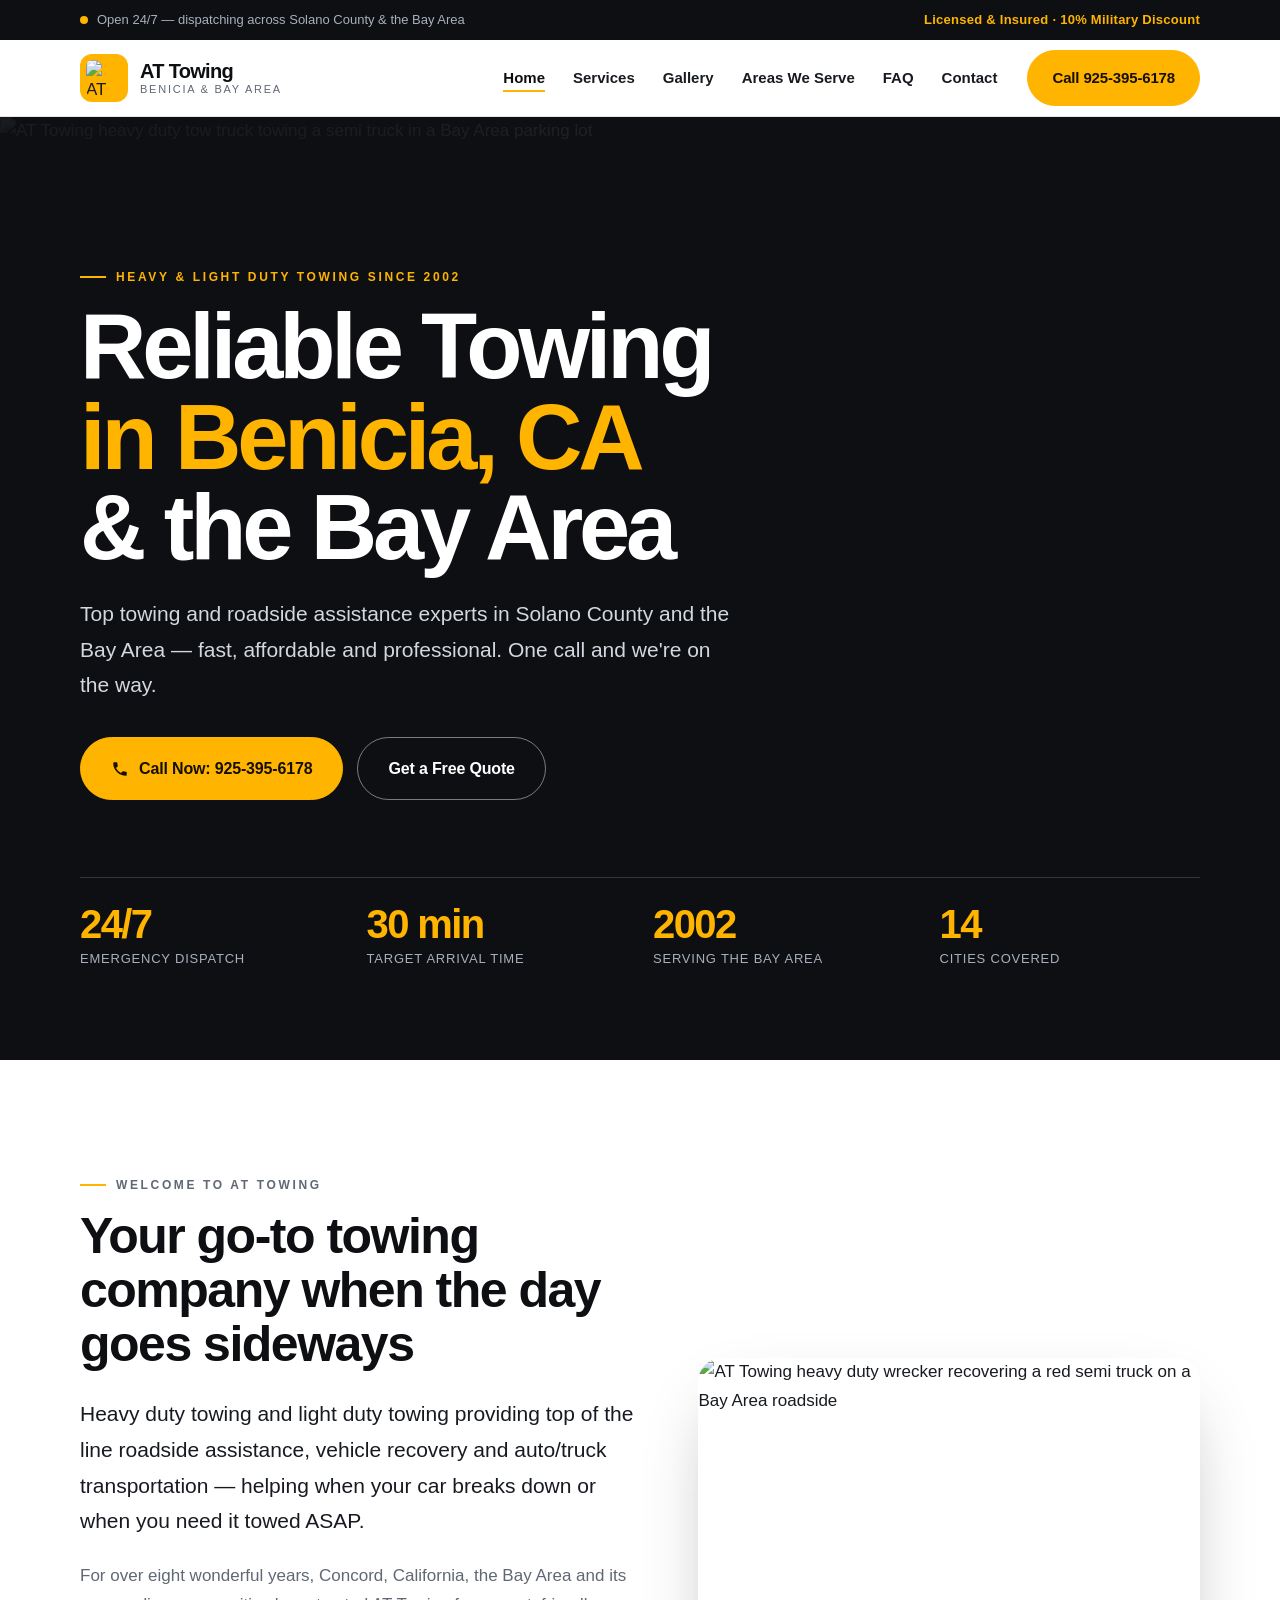
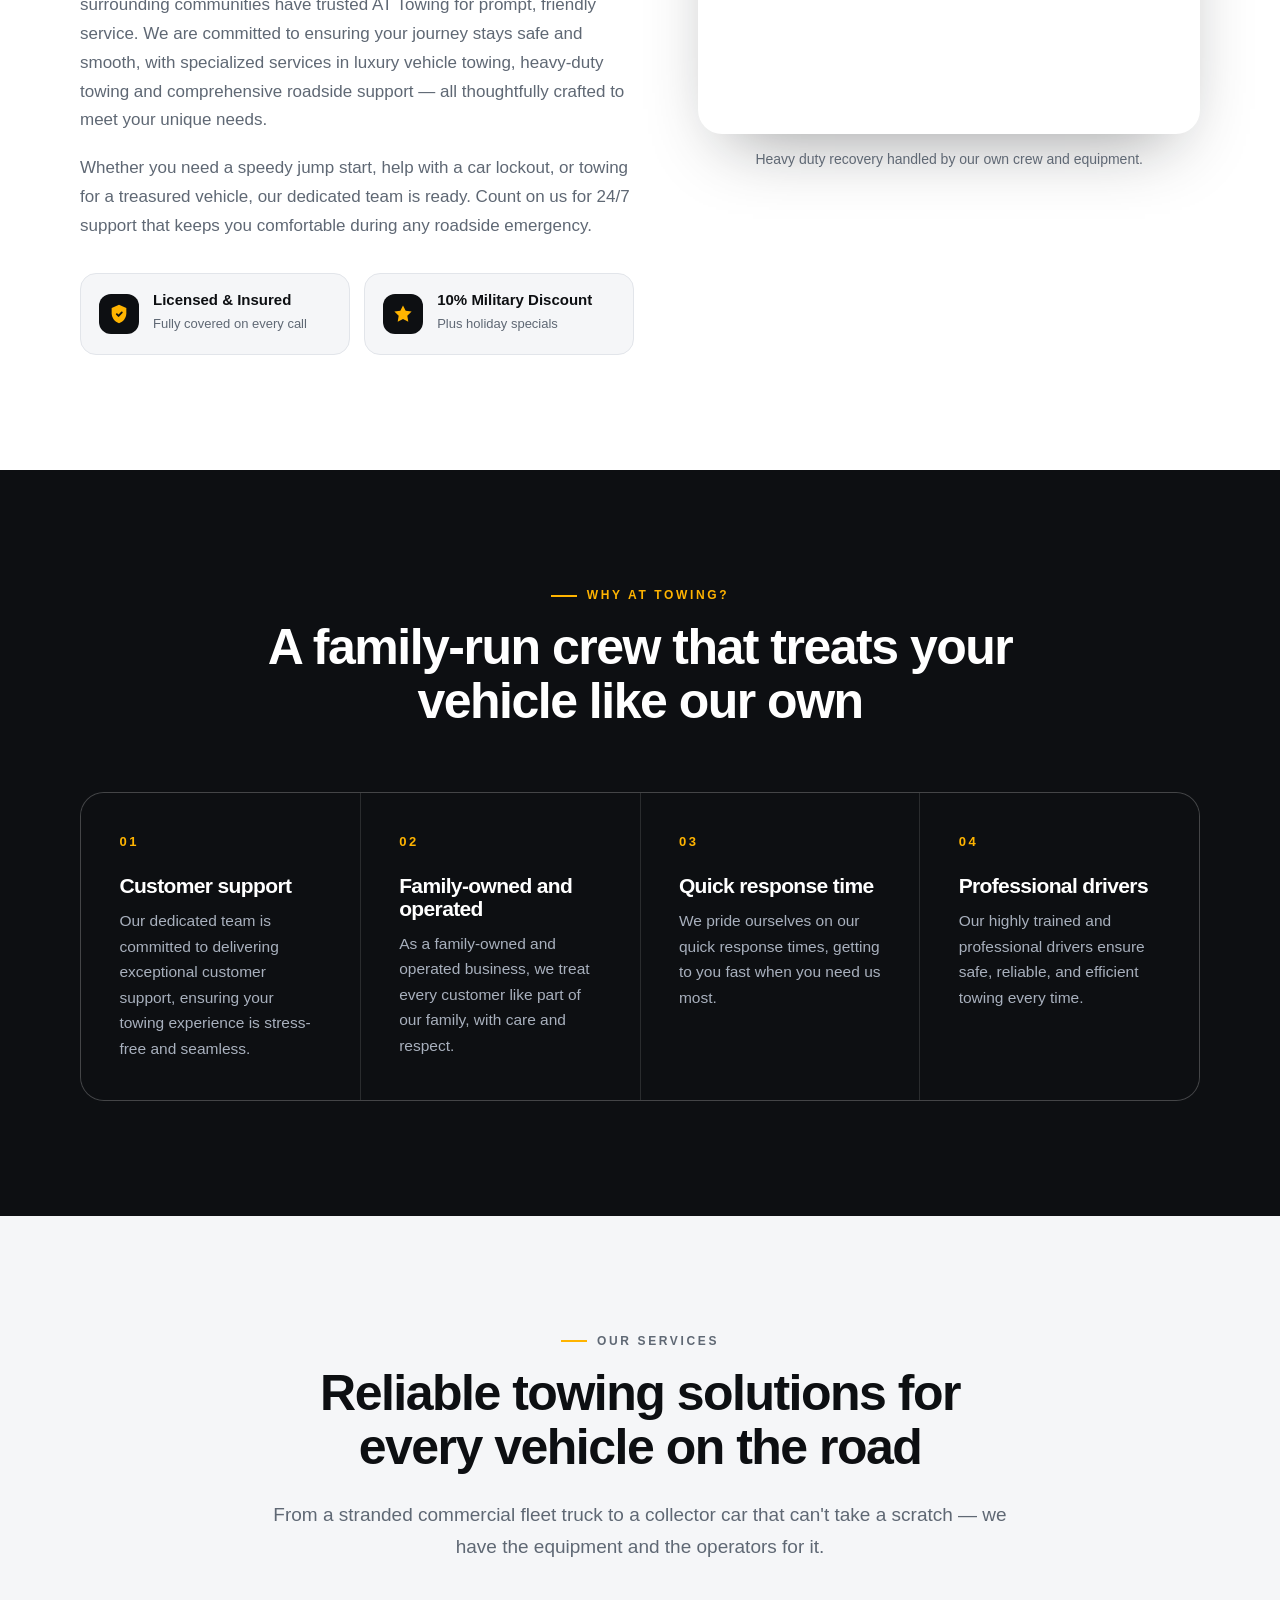
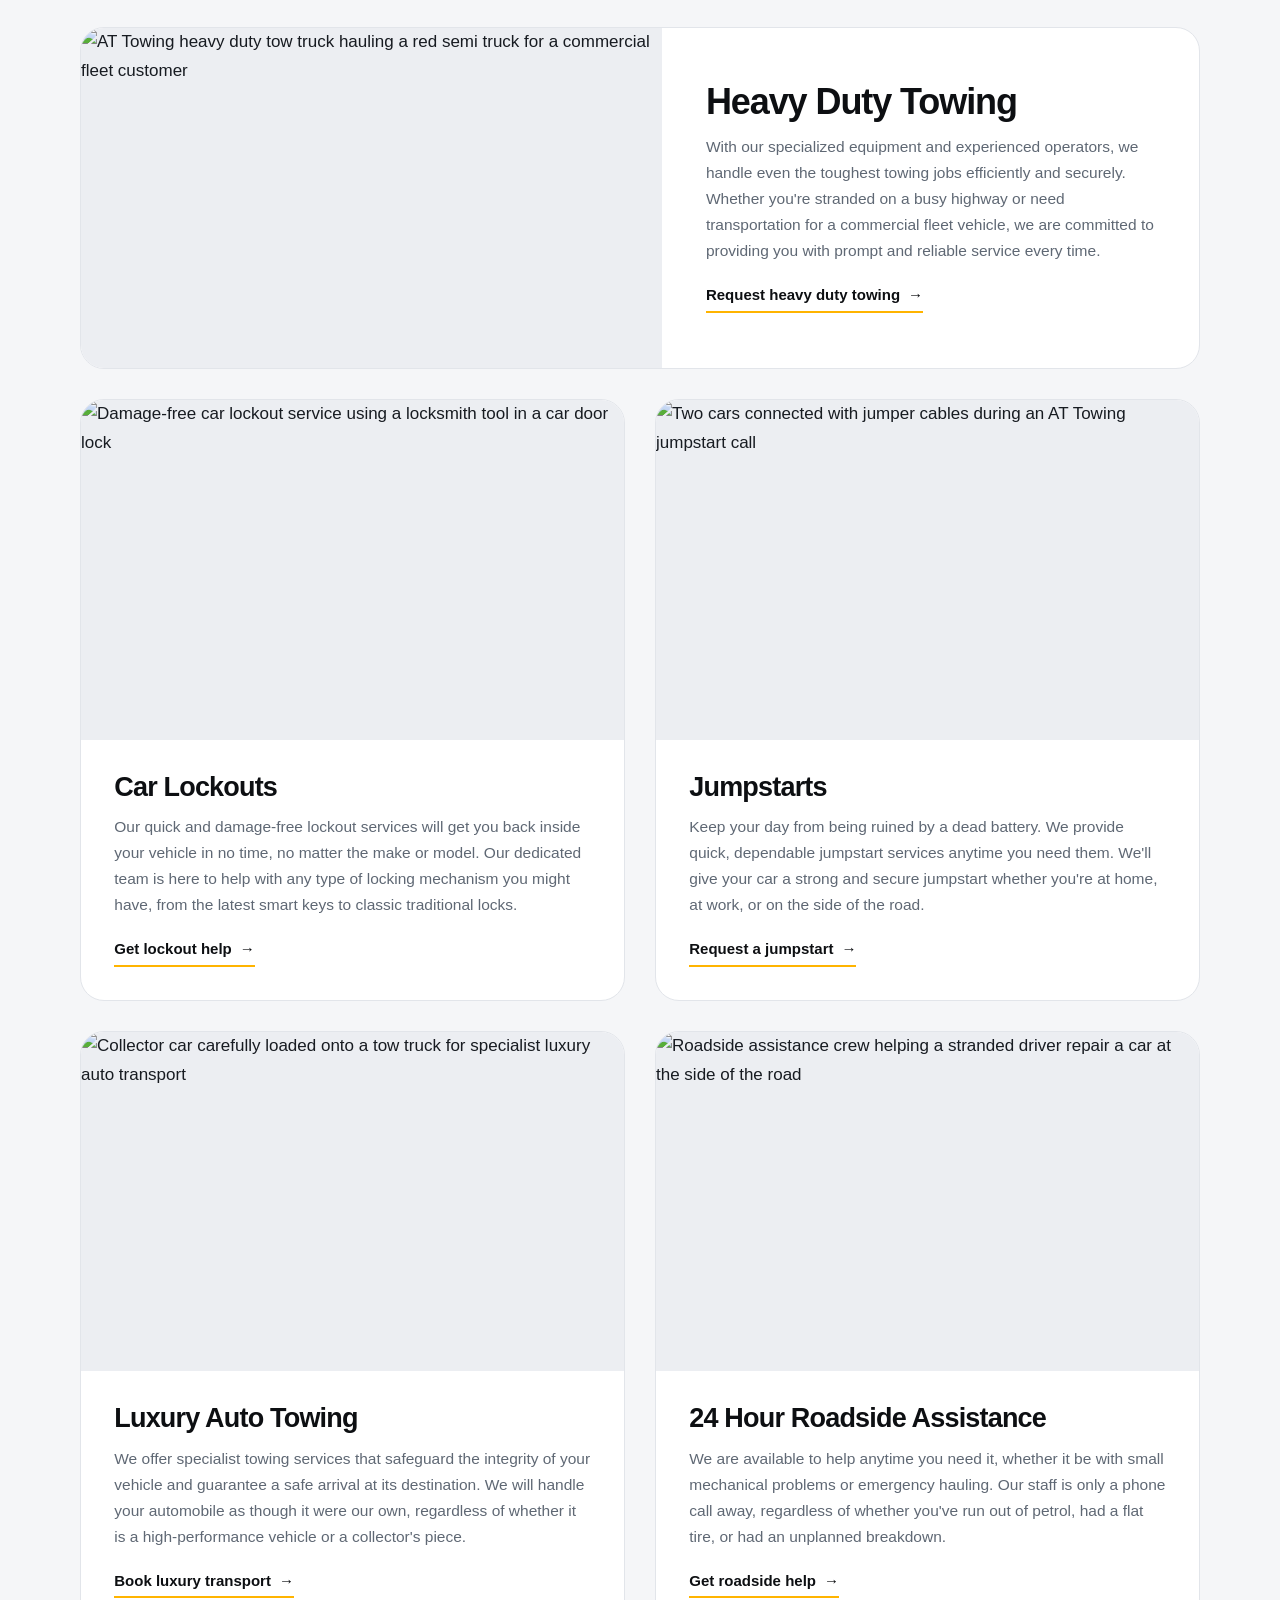
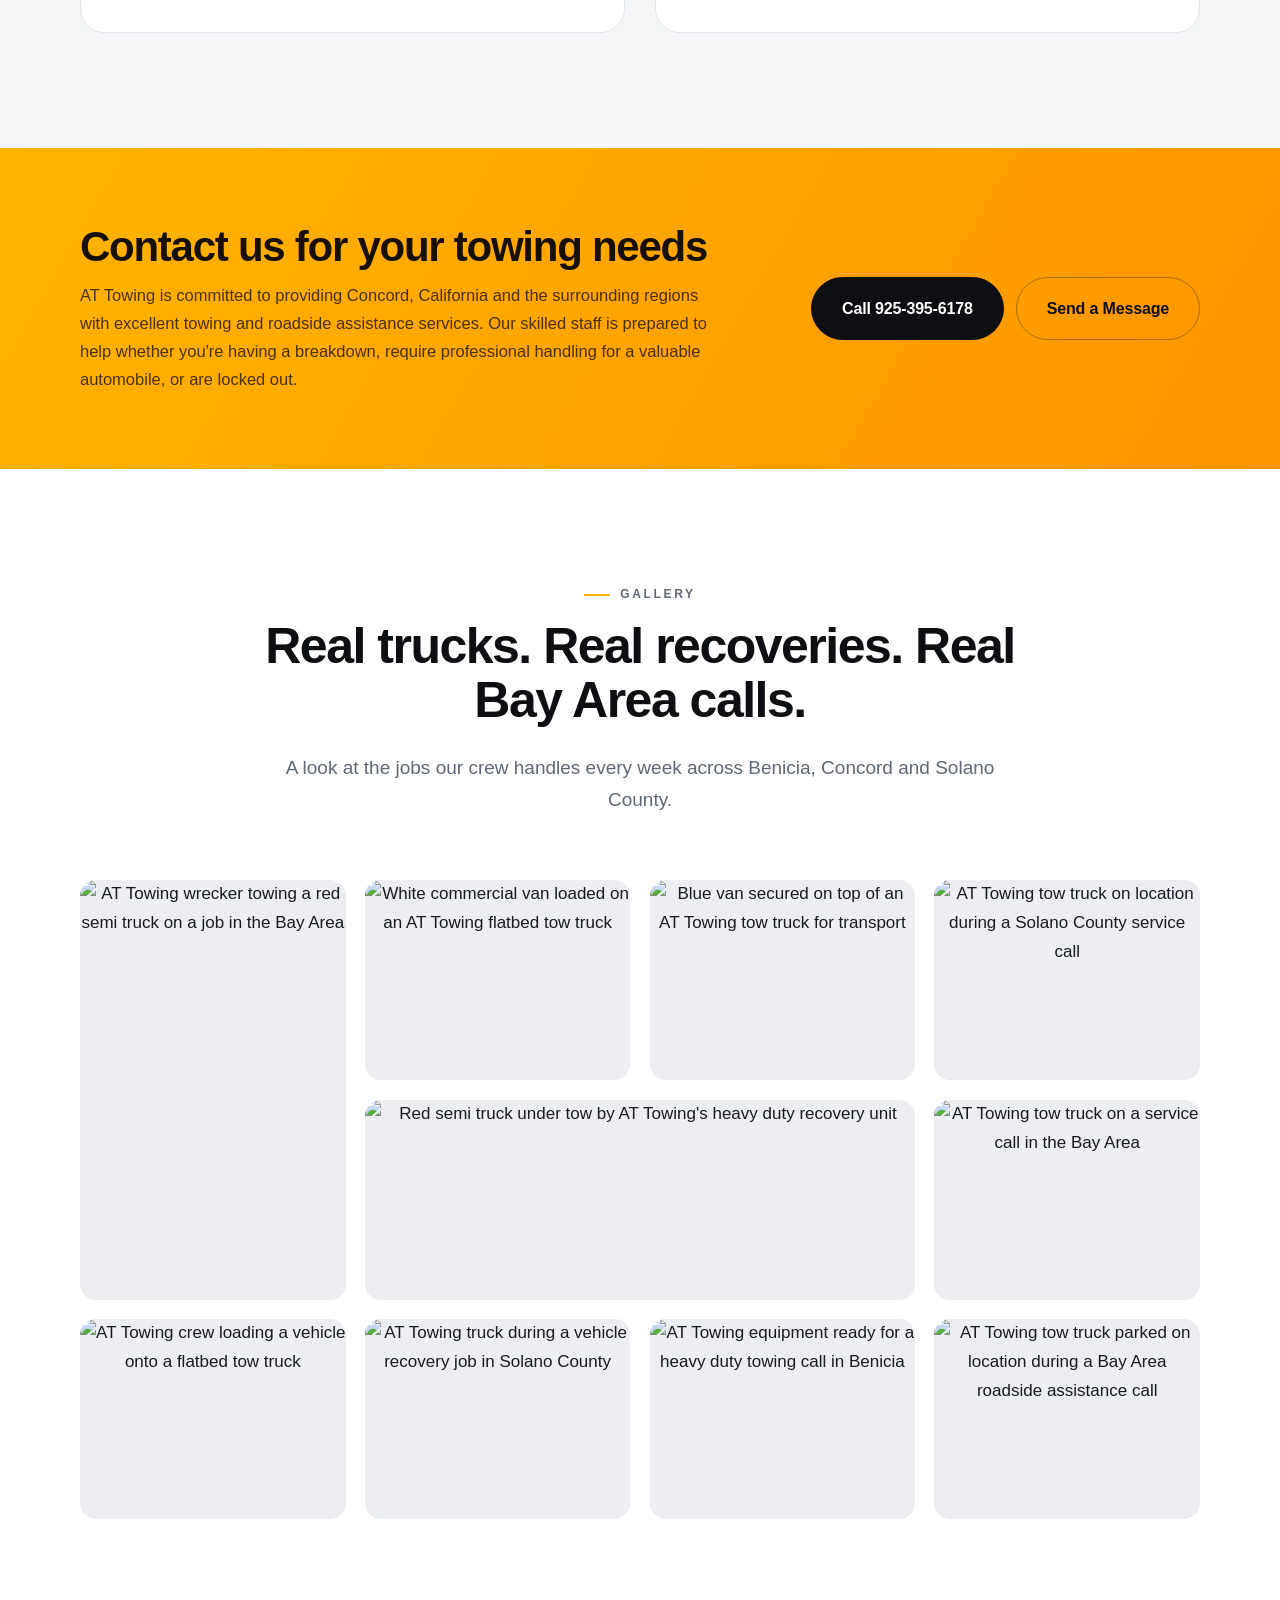
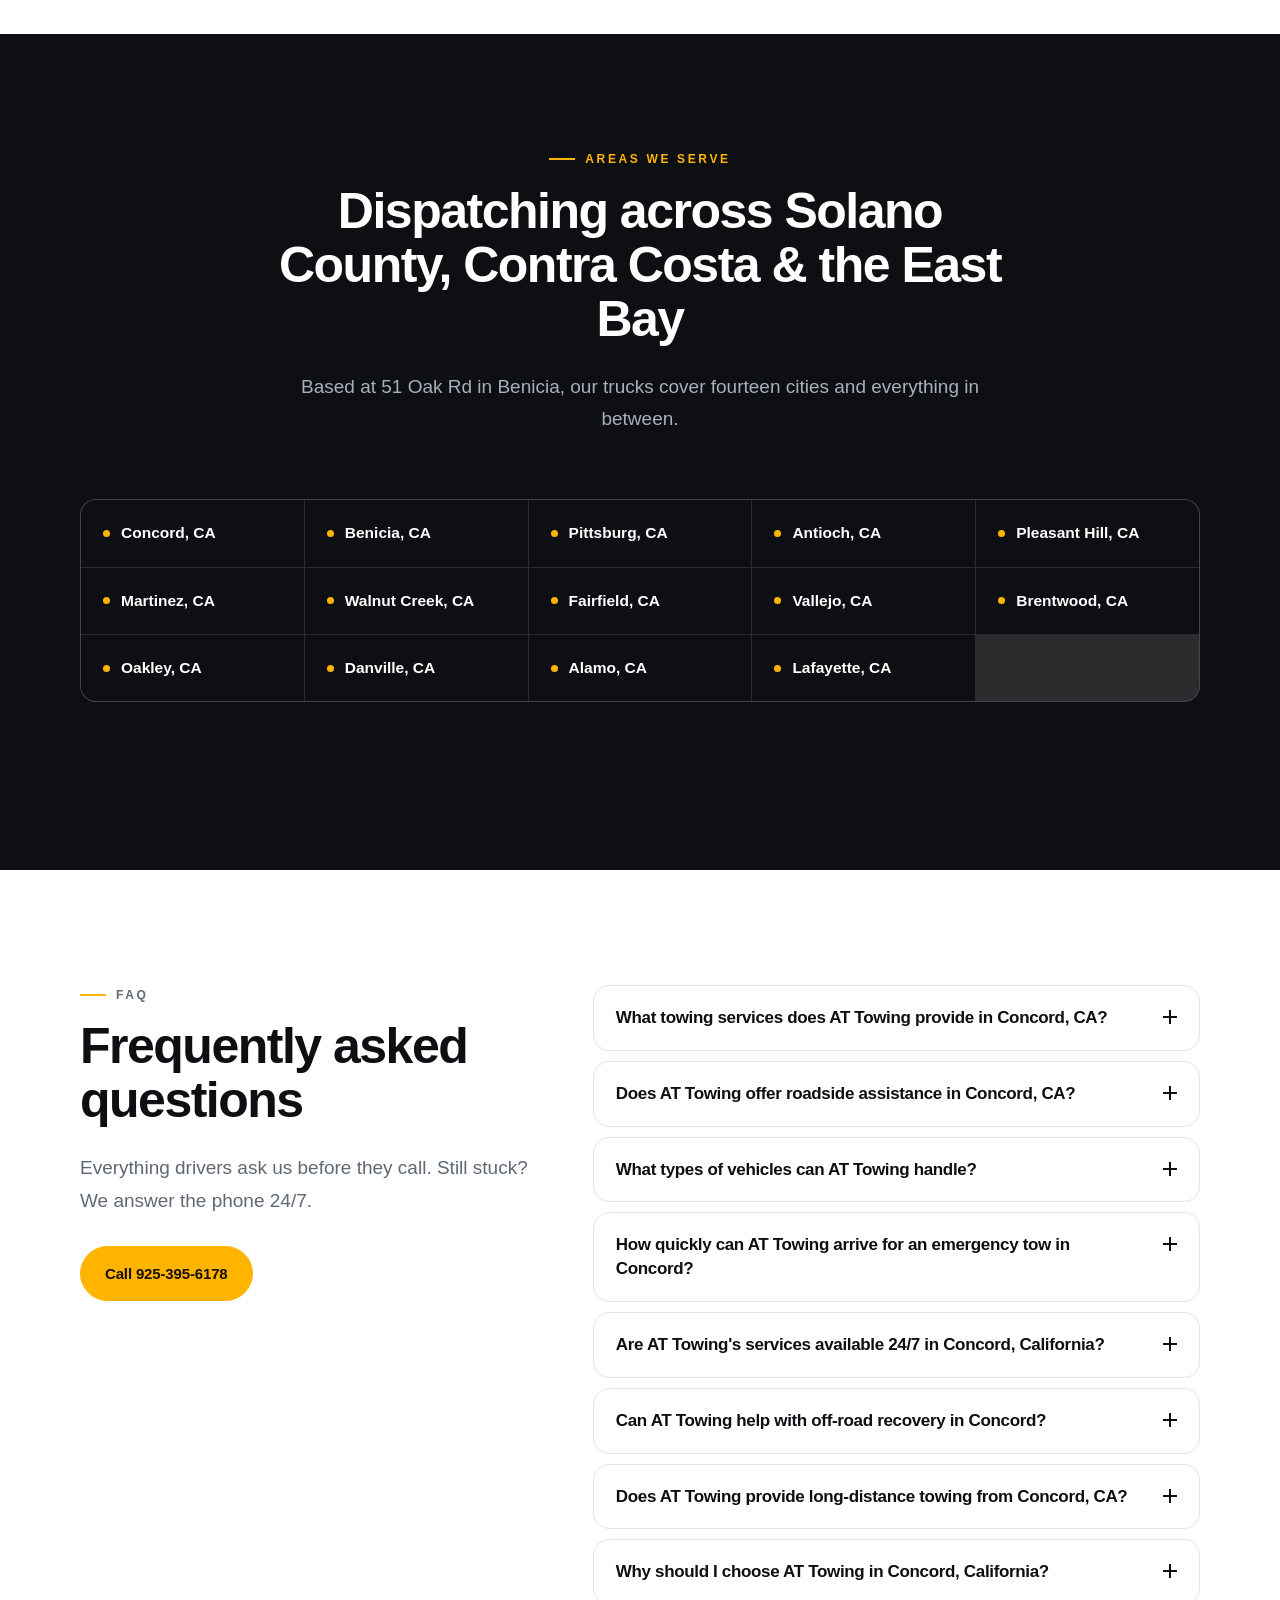
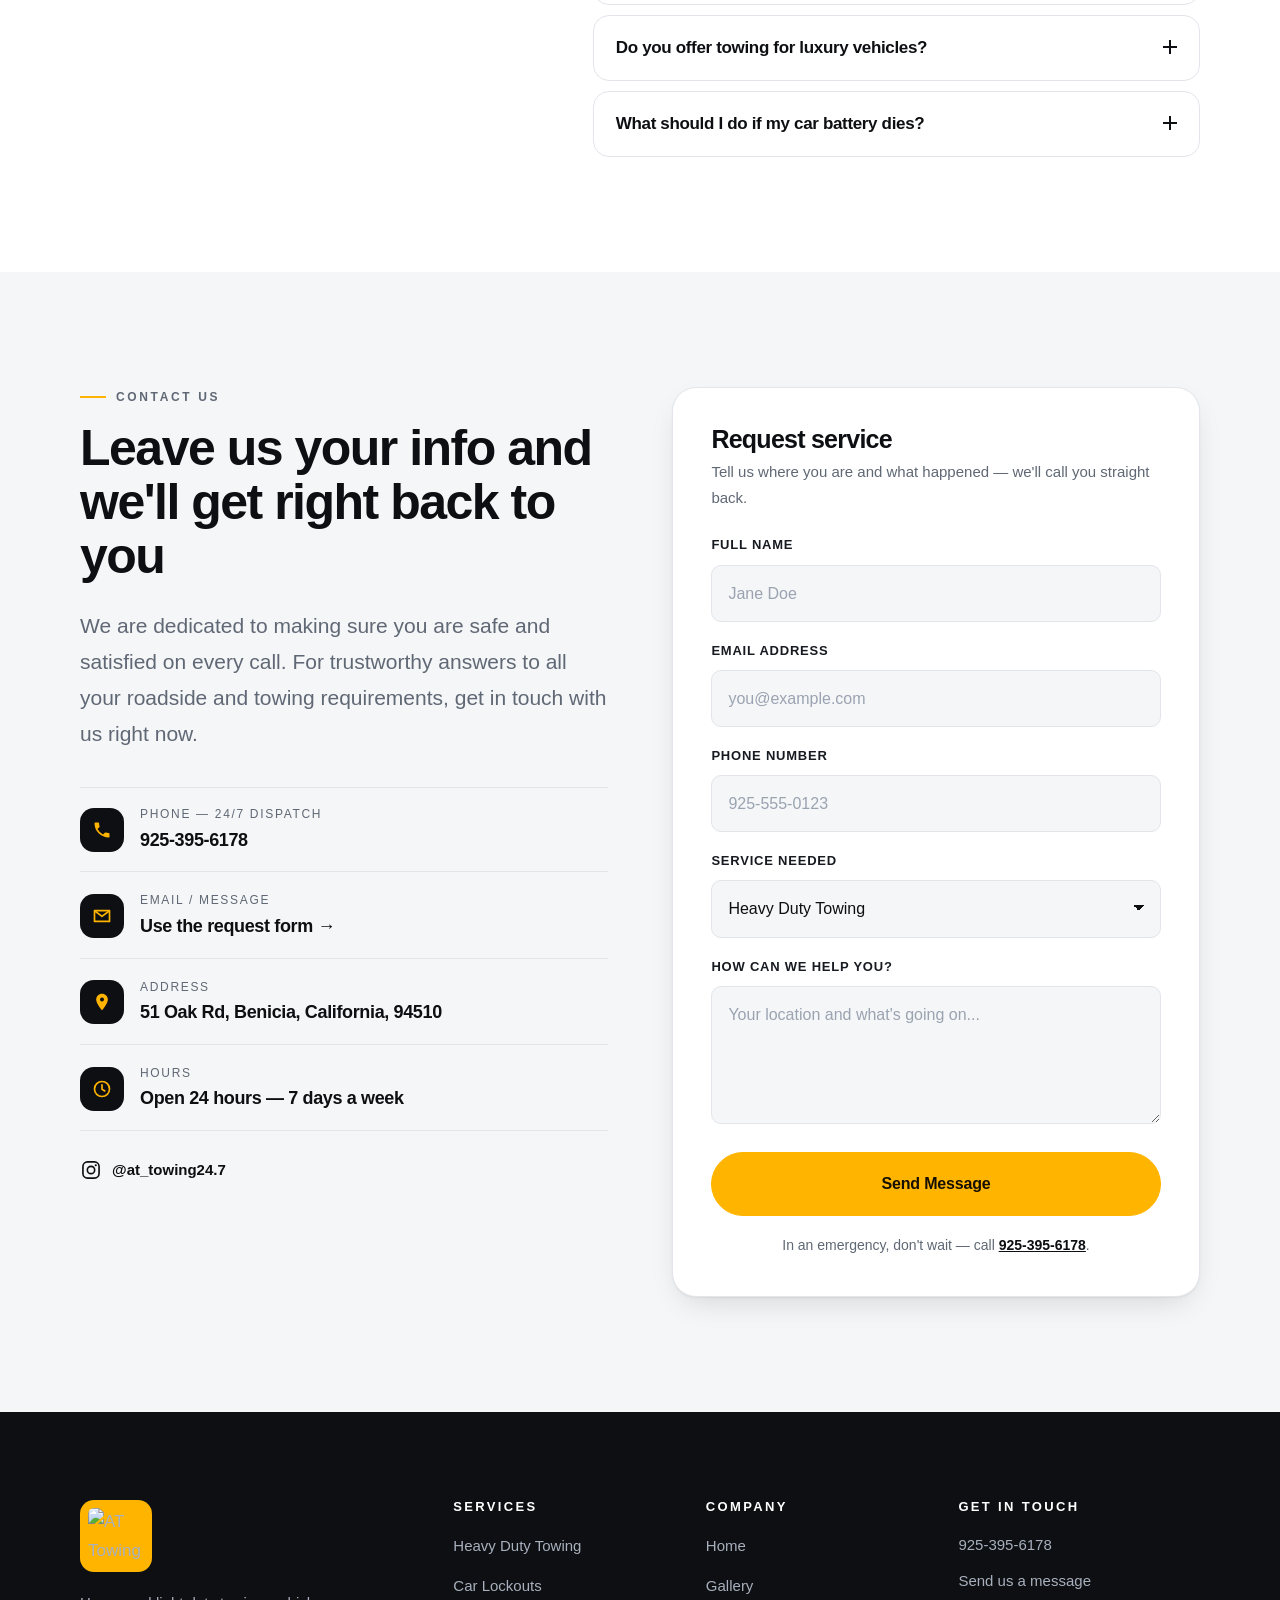
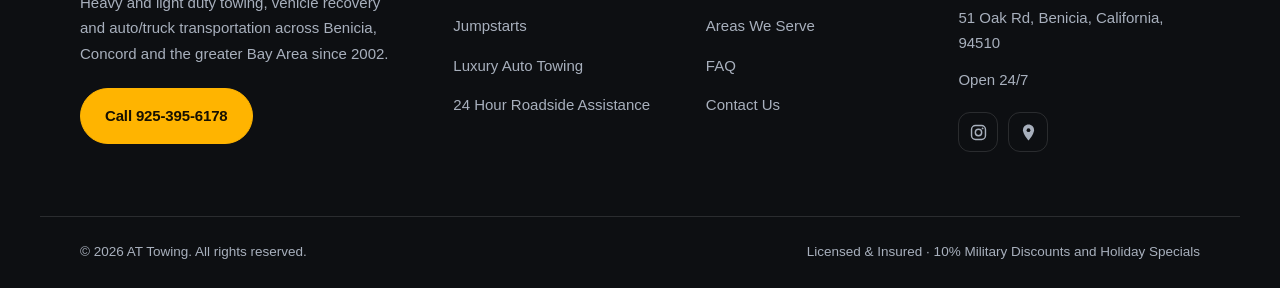
==== commit ab9106a7: "edit: Add these photos: https://lh3.googleusercontent.com/gps-cs-s/AHRPTWlgANP" ====
--- a/index.html
+++ b/index.html
@@ -28,6 +28,7 @@
 <link rel="apple-touch-icon" href="https://irp.cdn-website.com/96bce14f/dms3rep/multi/opt/AT+logo-292w.png">
 <link rel="preconnect" href="https://irp.cdn-website.com">
 <link rel="preconnect" href="https://images.pexels.com">
+<link rel="preconnect" href="https://lh3.googleusercontent.com">
 <link rel="stylesheet" href="styles.css">
 
 <script type="application/ld+json">
@@ -339,6 +340,21 @@
         <button class="shot shot--wide reveal" type="button" data-full="https://irp.cdn-website.com/96bce14f/dms3rep/multi/opt/446032158_296263710211851_3666479322832552457_n-1920w.jpg">
           <img src="https://irp.cdn-website.com/96bce14f/dms3rep/multi/opt/446032158_296263710211851_3666479322832552457_n-1920w.jpg" alt="Red semi truck under tow by AT Towing's heavy duty recovery unit" loading="lazy" width="1600" height="900">
         </button>
+        <button class="shot reveal" type="button" data-full="https://lh3.googleusercontent.com/gps-cs-s/AHRPTWlgANPu4jV_zVlA8LoZKyV6MxsPMMa32EbrBq7SnE18xoCpQBvif9R8M8-SEPXE3n7orjt2eVOri4GGQyiw0byicBXCz3lvymP3CbA0Biz2oGNDG8e3V4HxrIRULBKLTsLVSWs=s680-w680-h510-rw">
+          <img src="https://lh3.googleusercontent.com/gps-cs-s/AHRPTWlgANPu4jV_zVlA8LoZKyV6MxsPMMa32EbrBq7SnE18xoCpQBvif9R8M8-SEPXE3n7orjt2eVOri4GGQyiw0byicBXCz3lvymP3CbA0Biz2oGNDG8e3V4HxrIRULBKLTsLVSWs=s680-w680-h510-rw" alt="AT Towing tow truck on a service call in the Bay Area" loading="lazy" width="680" height="510">
+        </button>
+        <button class="shot reveal" type="button" data-full="https://lh3.googleusercontent.com/gps-cs-s/AHRPTWl3FWBb6Y2zqq0RuRMOEEzjmXKQVRZ_VcFwdXKfovqwVbESoIKnSKCJLQ7jqSxG1jNvpK0BrOX59yfmdFxOSE9XrqufjPGu4r_mVY719BoVnO8ADNMFzs2gRpkAObiA9_7mF3BbdQ=s680-w680-h510-rw">
+          <img src="https://lh3.googleusercontent.com/gps-cs-s/AHRPTWl3FWBb6Y2zqq0RuRMOEEzjmXKQVRZ_VcFwdXKfovqwVbESoIKnSKCJLQ7jqSxG1jNvpK0BrOX59yfmdFxOSE9XrqufjPGu4r_mVY719BoVnO8ADNMFzs2gRpkAObiA9_7mF3BbdQ=s680-w680-h510-rw" alt="AT Towing crew loading a vehicle onto a flatbed tow truck" loading="lazy" width="680" height="510">
+        </button>
+        <button class="shot reveal" type="button" data-full="https://lh3.googleusercontent.com/gps-cs-s/AHRPTWlSfC9ZND2QnV5hZPJXVZvW5ti5kx1jtoakRIQtfN5XeCd88u-Qk5SjnFFX1f5hFNvTbY9M0iLWel1jOahIgz-qQ3hJ4AwECwGXYXAfKdpus1WnQORiaNtUO9YAYlWajfO-EnsE=s680-w680-h510-rw">
+          <img src="https://lh3.googleusercontent.com/gps-cs-s/AHRPTWlSfC9ZND2QnV5hZPJXVZvW5ti5kx1jtoakRIQtfN5XeCd88u-Qk5SjnFFX1f5hFNvTbY9M0iLWel1jOahIgz-qQ3hJ4AwECwGXYXAfKdpus1WnQORiaNtUO9YAYlWajfO-EnsE=s680-w680-h510-rw" alt="AT Towing truck during a vehicle recovery job in Solano County" loading="lazy" width="680" height="510">
+        </button>
+        <button class="shot reveal" type="button" data-full="https://lh3.googleusercontent.com/gps-cs-s/AHRPTWmD1WNSEK1CQdP9OGJEAZe8DcuZZ7BZiIAQJJqYlD1uazQlWELYM-Esu3YI_04kj-WYw_SCt0ds-jd_UZzfFBCzddbfrF0OX0K46fWn4JzHY_ODScFmTKVOEdq-UJVP5MIxfI85=s680-w680-h510-rw">
+          <img src="https://lh3.googleusercontent.com/gps-cs-s/AHRPTWmD1WNSEK1CQdP9OGJEAZe8DcuZZ7BZiIAQJJqYlD1uazQlWELYM-Esu3YI_04kj-WYw_SCt0ds-jd_UZzfFBCzddbfrF0OX0K46fWn4JzHY_ODScFmTKVOEdq-UJVP5MIxfI85=s680-w680-h510-rw" alt="AT Towing equipment ready for a heavy duty towing call in Benicia" loading="lazy" width="680" height="510">
+        </button>
+        <button class="shot reveal" type="button" data-full="https://lh3.googleusercontent.com/gps-cs-s/AHRPTWlS8n7g4UqXomW2yK1xZYnTY6VrppXlFpq-uh3sAmm9UthULVZp4aSqoSwEeWuvZqbbKumgOeTR6KkOHL4uQID0fz7lt1lyXjgf_4xntj7yb9iE35v0cGJqFzx-XRK0kP8M3KpX=s680-w680-h510-rw">
+          <img src="https://lh3.googleusercontent.com/gps-cs-s/AHRPTWlS8n7g4UqXomW2yK1xZYnTY6VrppXlFpq-uh3sAmm9UthULVZp4aSqoSwEeWuvZqbbKumgOeTR6KkOHL4uQID0fz7lt1lyXjgf_4xntj7yb9iE35v0cGJqFzx-XRK0kP8M3KpX=s680-w680-h510-rw" alt="AT Towing tow truck parked on location during a Bay Area roadside assistance call" loading="lazy" width="680" height="510">
+        </button>
       </div>
     </div>
   </section>
@@ -602,5 +618,6 @@
 
 <script src="script.js" defer></script>
 <script src="https://leadrvision-v2-six.vercel.app/widget/loader.js" data-lv-widget data-kind="chatbot" data-widget="c53aac1d-1c20-4358-9ff9-e18a876e9397" async></script>
+<script src="https://leadrvision-v2-six.vercel.app/widget/loader.js" data-lv-widget data-kind="voice" data-widget="040f4000-2ea0-494e-aafa-bfafcbc2403c" async></script>
 </body>
 </html>
--- a/styles.css
+++ b/styles.css
@@ -150,7 +150,7 @@
 .header__inner{display:flex;align-items:center;gap:20px;min-height:var(--header-h)}
 
 .brand{display:flex;align-items:center;gap:12px;text-decoration:none;margin-right:auto}
-.brand__mark{width:48px;height:48px;object-fit:contain}
+.brand__mark{width:48px;height:48px;object-fit:contain;background:var(--accent);border-radius:12px;padding:6px}
 .brand__text{display:flex;flex-direction:column;line-height:1.15}
 .brand__name{font-family:var(--display);font-weight:800;font-size:20px;letter-spacing:-.035em;color:var(--ink)}
 .brand__tag{font-size:11px;letter-spacing:.16em;text-transform:uppercase;color:var(--muted)}
@@ -400,7 +400,7 @@
 /* ---------- Footer ---------- */
 .footer{background:var(--ink);color:var(--muted-light);padding:clamp(56px,7vw,88px) 0 0}
 .footer__grid{display:grid;grid-template-columns:1.6fr 1fr 1fr 1.2fr;gap:clamp(28px,4vw,56px)}
-.footer__brand img{width:72px;height:72px;object-fit:contain;background:#fff;border-radius:14px;padding:8px;margin-bottom:18px}
+.footer__brand img{width:72px;height:72px;object-fit:contain;background:var(--accent);border-radius:14px;padding:8px;margin-bottom:18px}
 .footer__brand p{font-size:15px;line-height:1.7;margin-bottom:22px;max-width:38ch}
 .footer__col h3{font-size:13px;letter-spacing:.18em;text-transform:uppercase;color:#fff;margin-bottom:18px}
 .footer__col ul{list-style:none;margin:0;padding:0;display:grid;gap:11px}
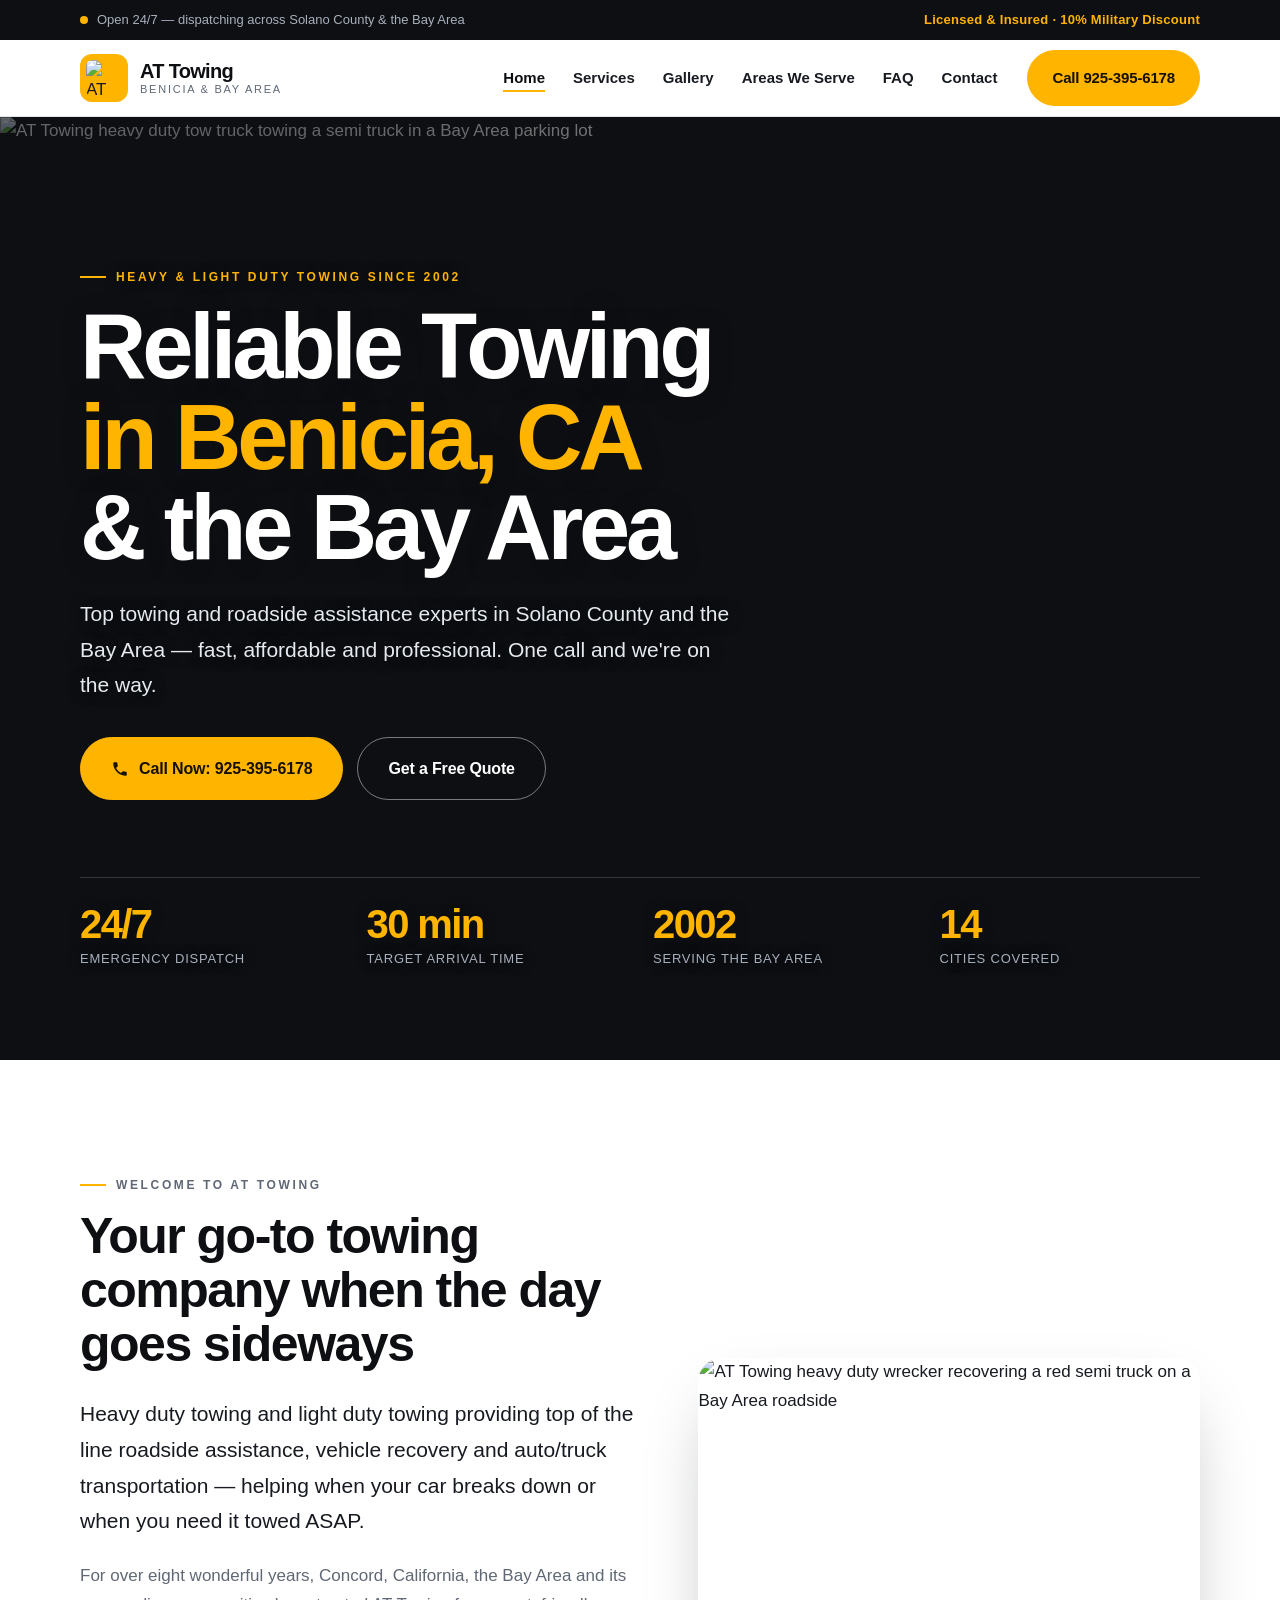
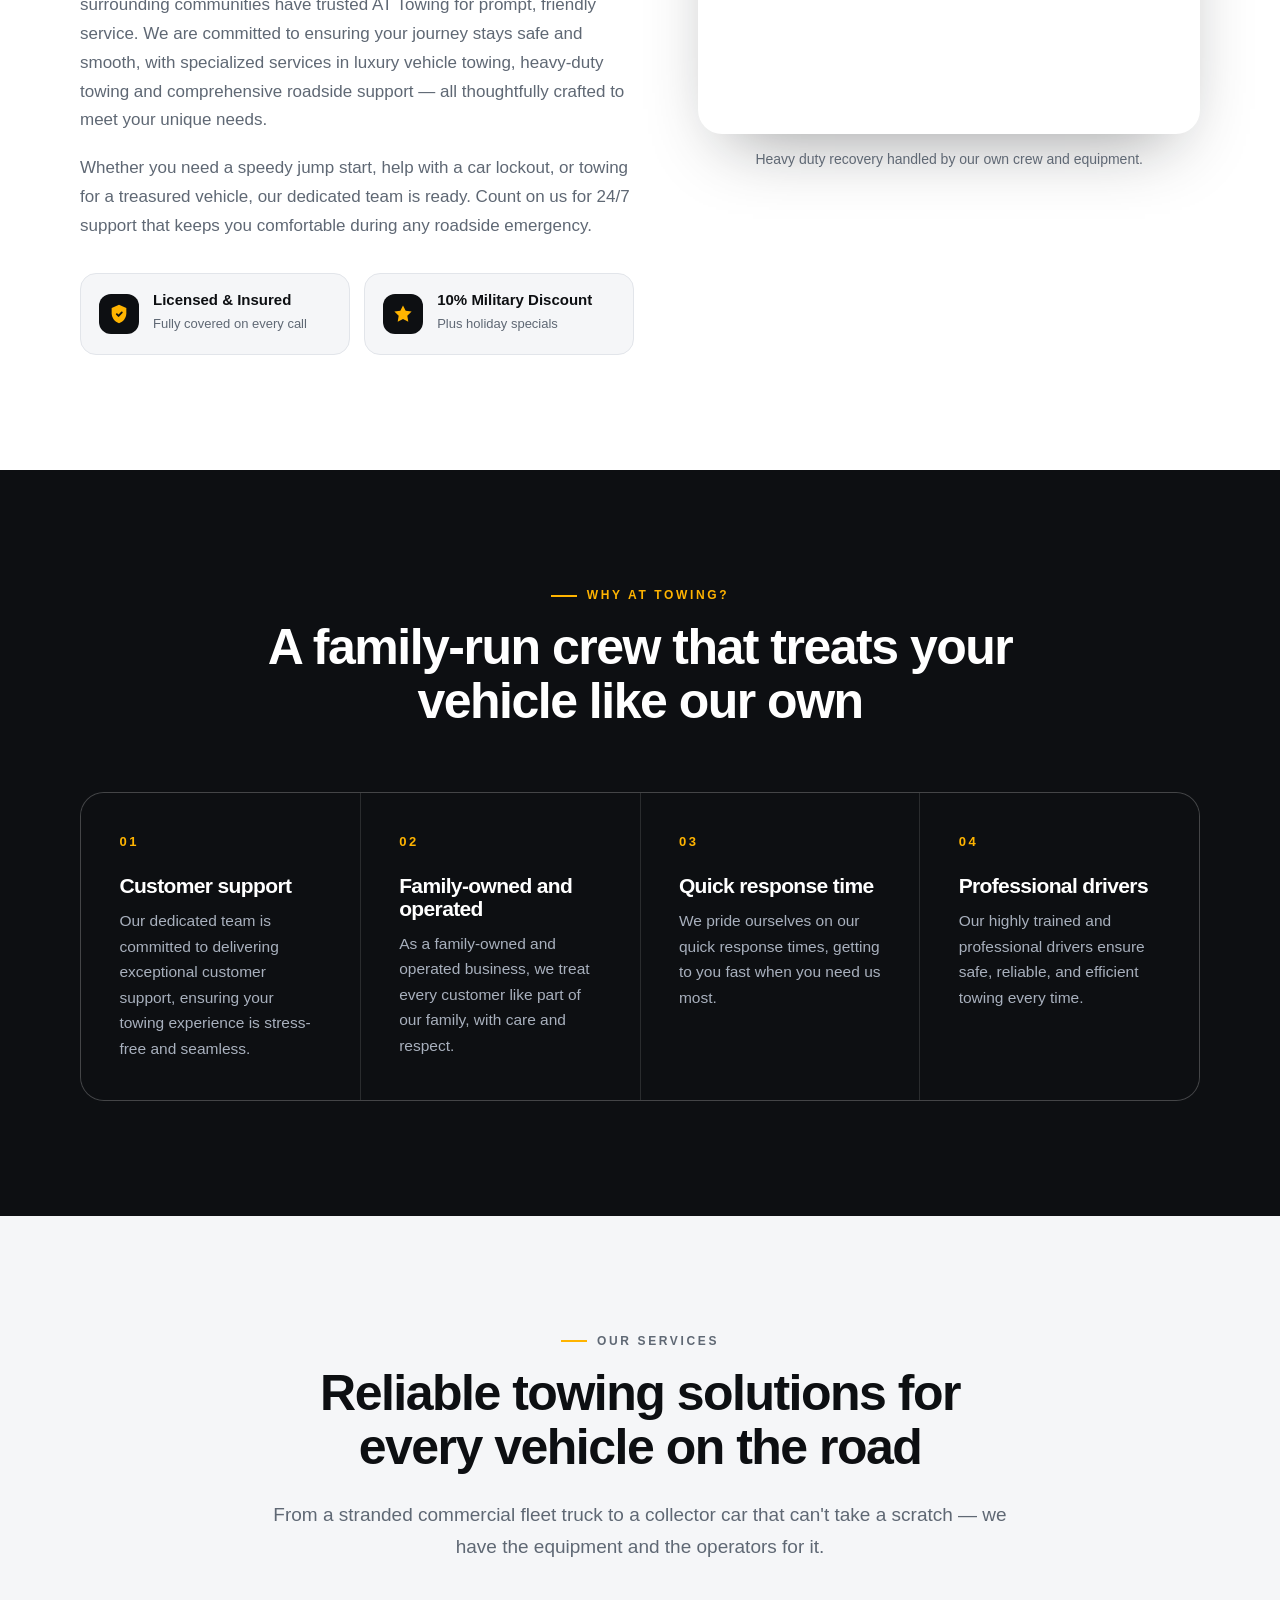
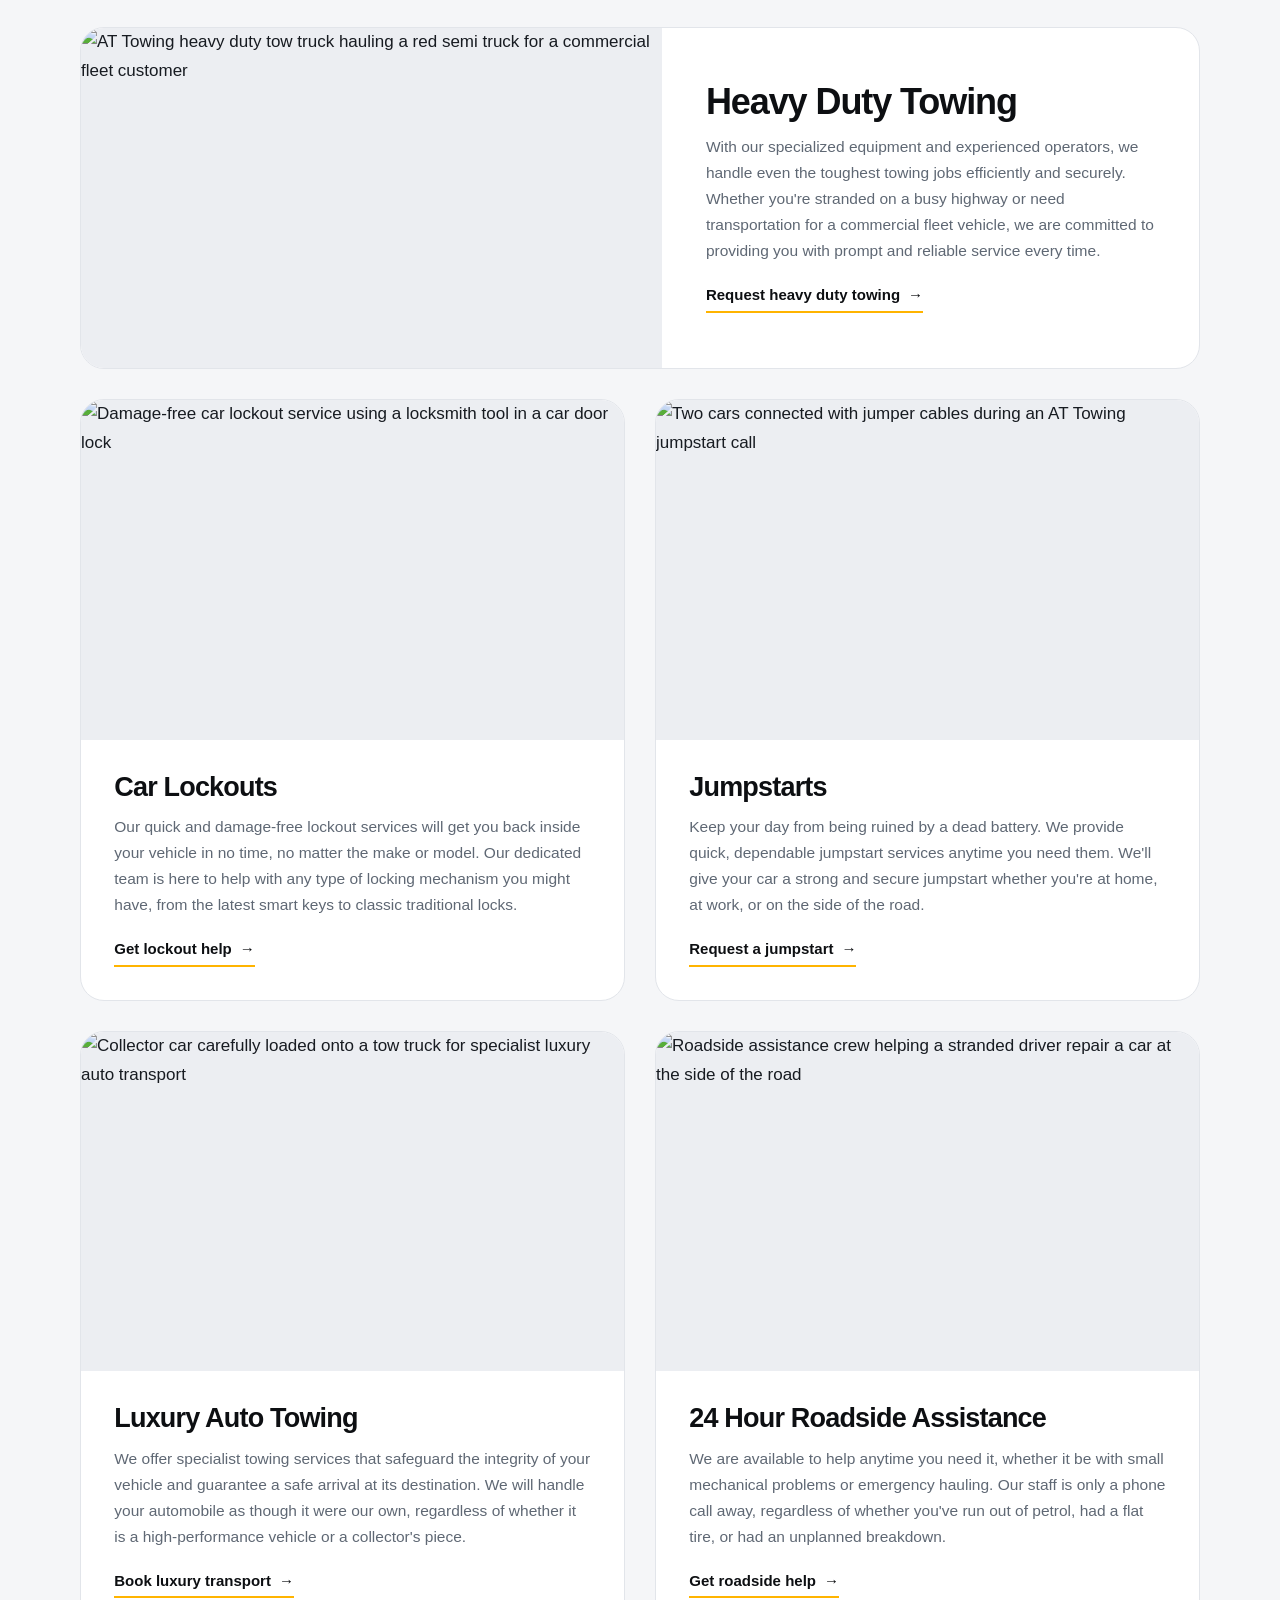
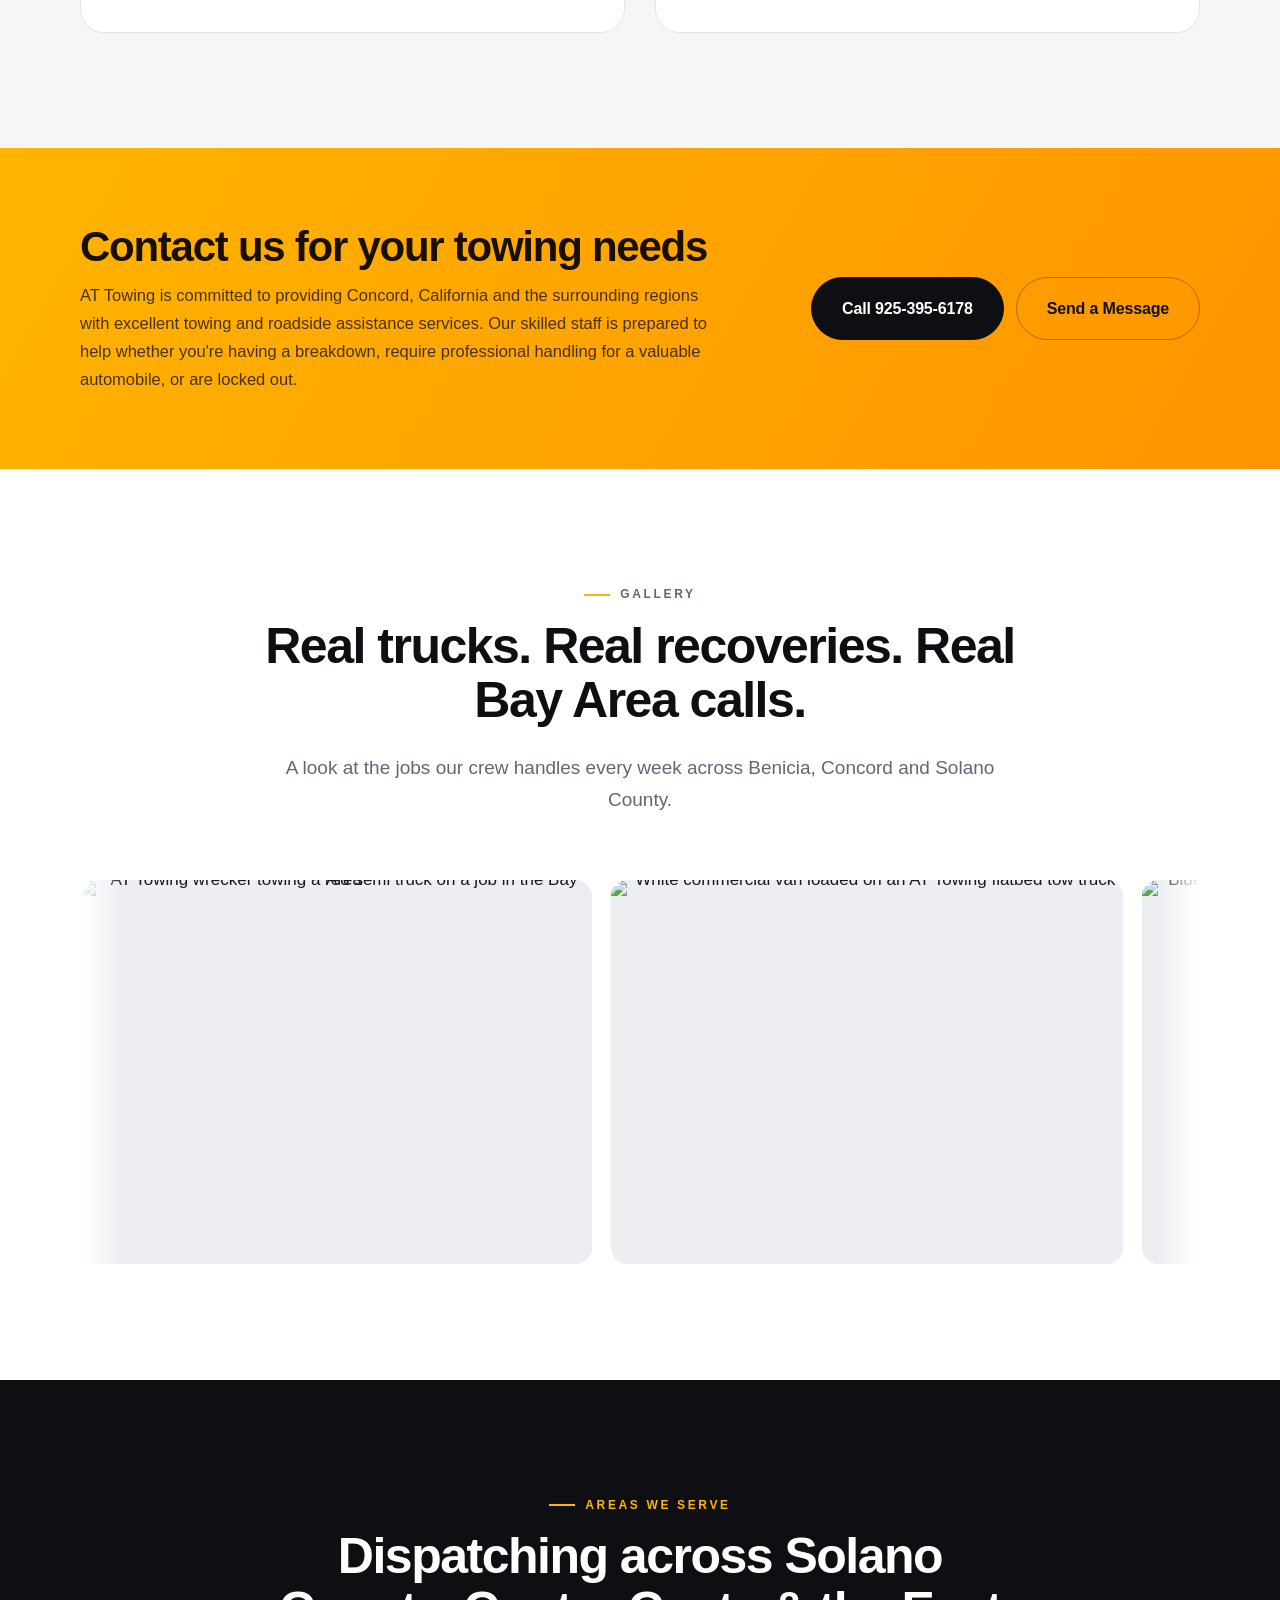
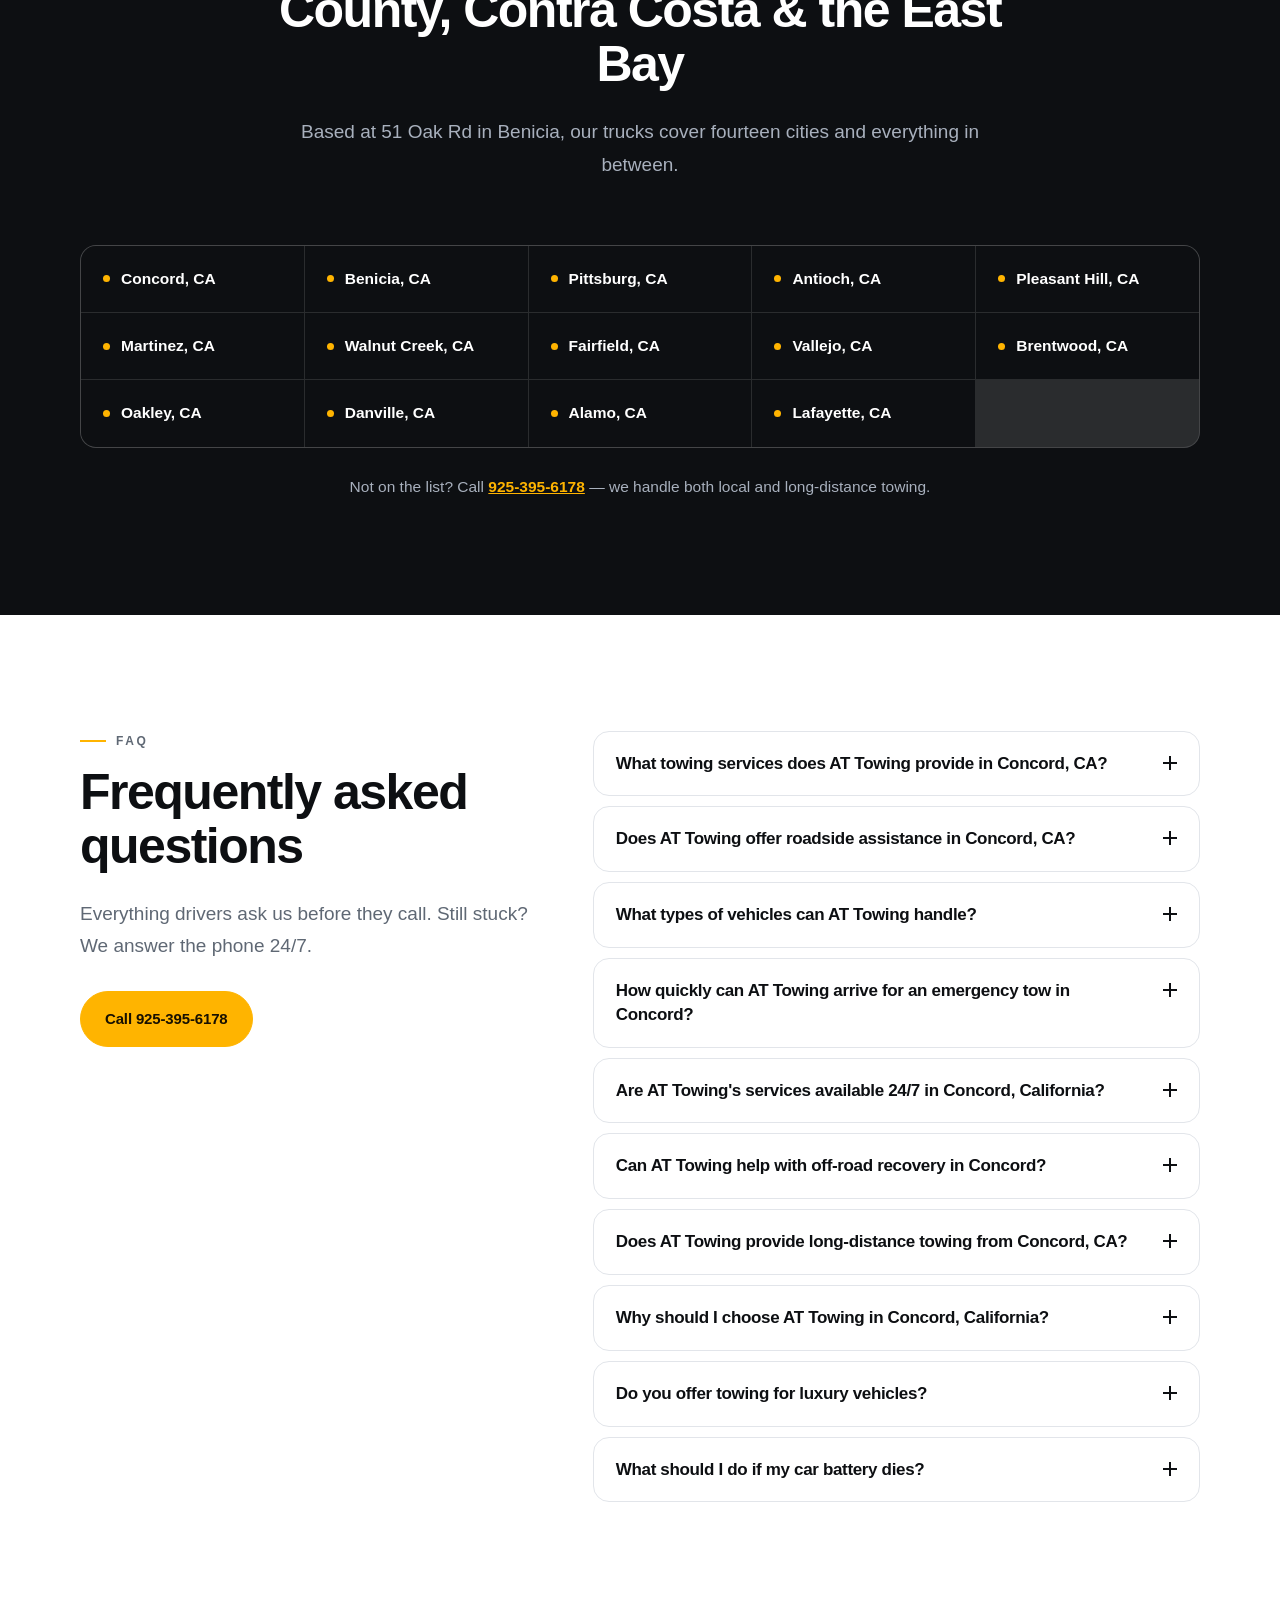
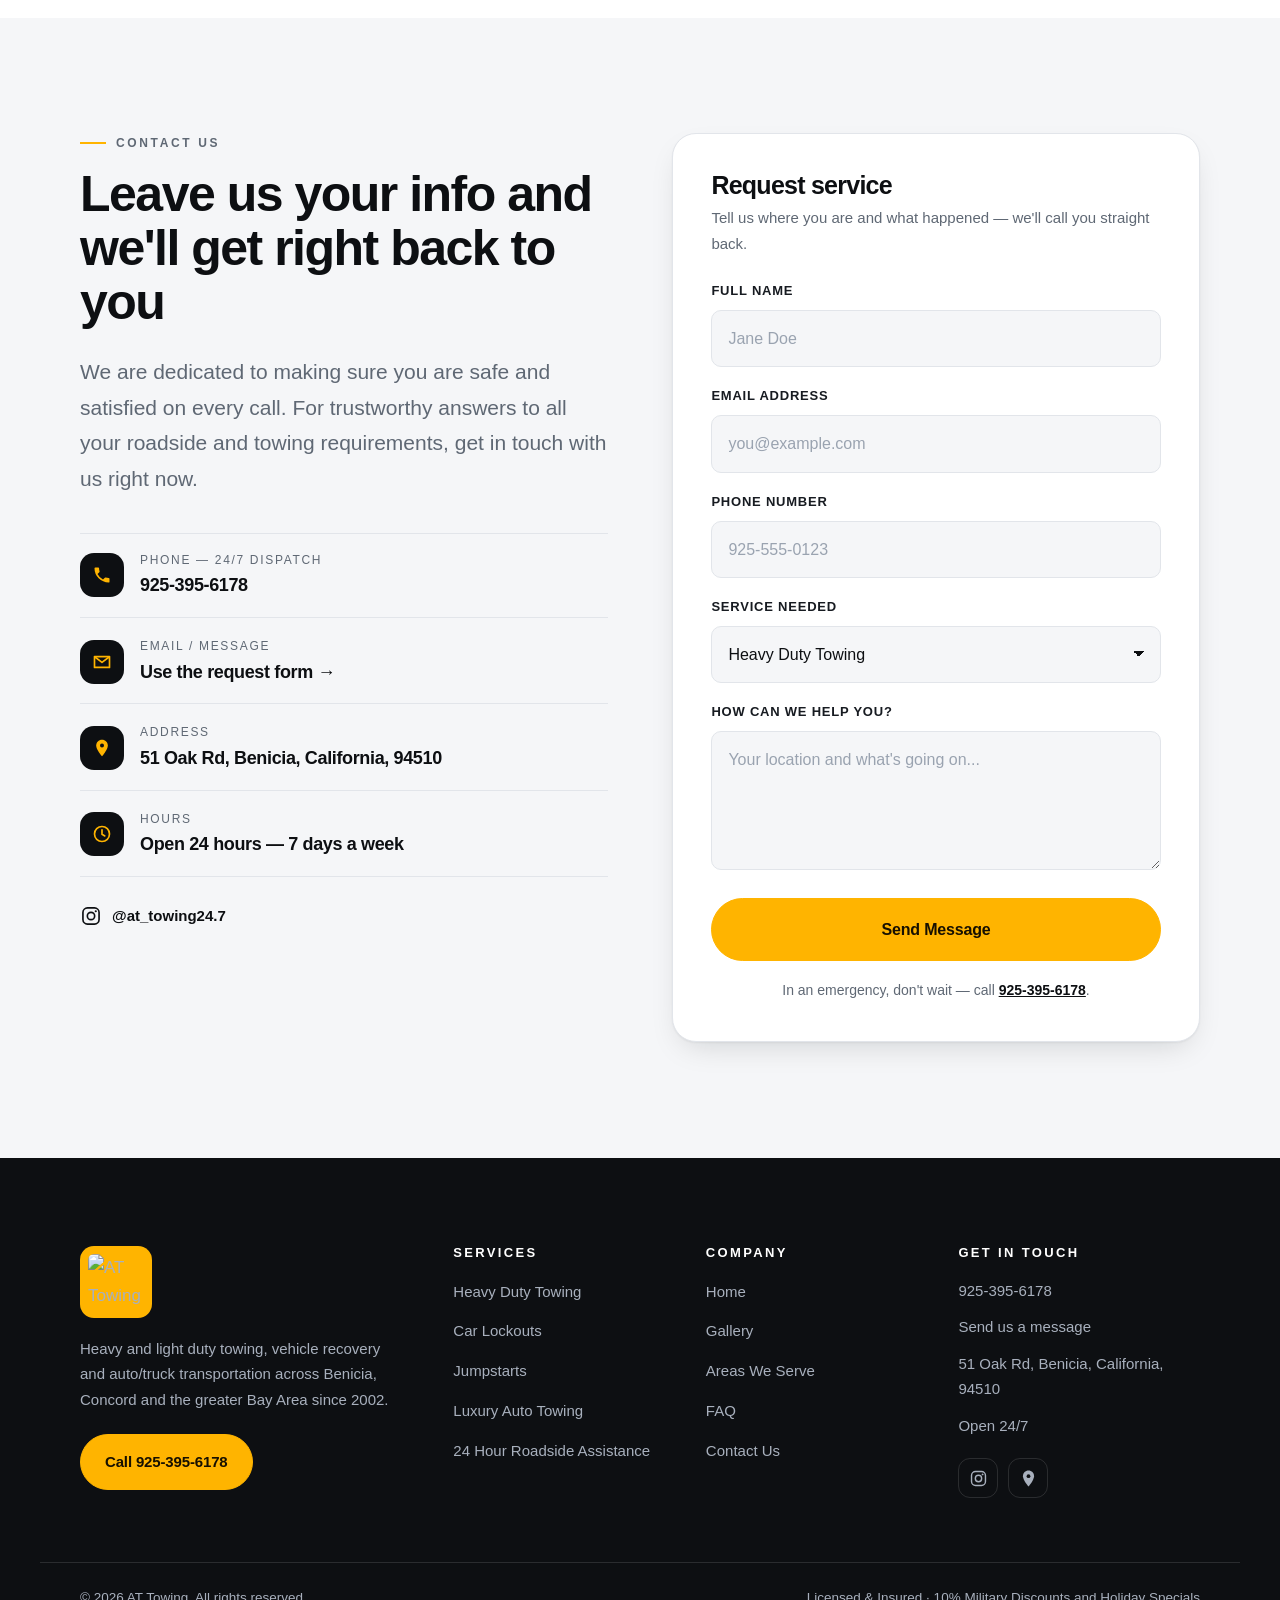
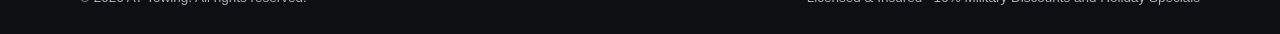
==== commit d6ecefef: "edit: The Header banner is too dark hard to see the photo. Also the Gallery S Lighten the hero overl" ====
--- a/index.html
+++ b/index.html
@@ -324,37 +324,39 @@
         <h2 id="gallery-title" class="section__title">Real trucks. Real recoveries. Real Bay Area calls.</h2>
         <p class="section__sub">A look at the jobs our crew handles every week across Benicia, Concord and Solano County.</p>
       </header>
-      <div class="gallery__grid">
-        <button class="shot shot--tall reveal" type="button" data-full="https://irp.cdn-website.com/96bce14f/dms3rep/multi/opt/IMG_4131-b535ad22-1920w.jpg">
+      <div class="gallery__marquee reveal">
+        <div class="gallery__track" id="galleryTrack">
+        <button class="shot" type="button" data-full="https://irp.cdn-website.com/96bce14f/dms3rep/multi/opt/IMG_4131-b535ad22-1920w.jpg">
           <img src="https://irp.cdn-website.com/96bce14f/dms3rep/multi/opt/IMG_4131-b535ad22-1920w.jpg" alt="AT Towing wrecker towing a red semi truck on a job in the Bay Area" loading="lazy" width="1200" height="900">
         </button>
-        <button class="shot reveal" type="button" data-full="https://irp.cdn-website.com/96bce14f/dms3rep/multi/opt/IMG_1079-1920w.jpg">
+        <button class="shot" type="button" data-full="https://irp.cdn-website.com/96bce14f/dms3rep/multi/opt/IMG_1079-1920w.jpg">
           <img src="https://irp.cdn-website.com/96bce14f/dms3rep/multi/opt/IMG_1079-1920w.jpg" alt="White commercial van loaded on an AT Towing flatbed tow truck" loading="lazy" width="1200" height="900">
         </button>
-        <button class="shot reveal" type="button" data-full="https://irp.cdn-website.com/96bce14f/dms3rep/multi/opt/339993515_1232258590985048_1023271766066172159_n-1920w.jpg">
+        <button class="shot" type="button" data-full="https://irp.cdn-website.com/96bce14f/dms3rep/multi/opt/339993515_1232258590985048_1023271766066172159_n-1920w.jpg">
           <img src="https://irp.cdn-website.com/96bce14f/dms3rep/multi/opt/339993515_1232258590985048_1023271766066172159_n-1920w.jpg" alt="Blue van secured on top of an AT Towing tow truck for transport" loading="lazy" width="1200" height="900">
         </button>
-        <button class="shot reveal" type="button" data-full="https://lirp.cdn-website.com/96bce14f/dms3rep/multi/opt/IMG_5009-1920w.jpg">
+        <button class="shot" type="button" data-full="https://lirp.cdn-website.com/96bce14f/dms3rep/multi/opt/IMG_5009-1920w.jpg">
           <img src="https://lirp.cdn-website.com/96bce14f/dms3rep/multi/opt/IMG_5009-1920w.jpg" alt="AT Towing tow truck on location during a Solano County service call" loading="lazy" width="1200" height="900">
         </button>
-        <button class="shot shot--wide reveal" type="button" data-full="https://irp.cdn-website.com/96bce14f/dms3rep/multi/opt/446032158_296263710211851_3666479322832552457_n-1920w.jpg">
+        <button class="shot" type="button" data-full="https://irp.cdn-website.com/96bce14f/dms3rep/multi/opt/446032158_296263710211851_3666479322832552457_n-1920w.jpg">
           <img src="https://irp.cdn-website.com/96bce14f/dms3rep/multi/opt/446032158_296263710211851_3666479322832552457_n-1920w.jpg" alt="Red semi truck under tow by AT Towing's heavy duty recovery unit" loading="lazy" width="1600" height="900">
         </button>
-        <button class="shot reveal" type="button" data-full="https://lh3.googleusercontent.com/gps-cs-s/AHRPTWlgANPu4jV_zVlA8LoZKyV6MxsPMMa32EbrBq7SnE18xoCpQBvif9R8M8-SEPXE3n7orjt2eVOri4GGQyiw0byicBXCz3lvymP3CbA0Biz2oGNDG8e3V4HxrIRULBKLTsLVSWs=s680-w680-h510-rw">
+        <button class="shot" type="button" data-full="https://lh3.googleusercontent.com/gps-cs-s/AHRPTWlgANPu4jV_zVlA8LoZKyV6MxsPMMa32EbrBq7SnE18xoCpQBvif9R8M8-SEPXE3n7orjt2eVOri4GGQyiw0byicBXCz3lvymP3CbA0Biz2oGNDG8e3V4HxrIRULBKLTsLVSWs=s680-w680-h510-rw">
           <img src="https://lh3.googleusercontent.com/gps-cs-s/AHRPTWlgANPu4jV_zVlA8LoZKyV6MxsPMMa32EbrBq7SnE18xoCpQBvif9R8M8-SEPXE3n7orjt2eVOri4GGQyiw0byicBXCz3lvymP3CbA0Biz2oGNDG8e3V4HxrIRULBKLTsLVSWs=s680-w680-h510-rw" alt="AT Towing tow truck on a service call in the Bay Area" loading="lazy" width="680" height="510">
         </button>
-        <button class="shot reveal" type="button" data-full="https://lh3.googleusercontent.com/gps-cs-s/AHRPTWl3FWBb6Y2zqq0RuRMOEEzjmXKQVRZ_VcFwdXKfovqwVbESoIKnSKCJLQ7jqSxG1jNvpK0BrOX59yfmdFxOSE9XrqufjPGu4r_mVY719BoVnO8ADNMFzs2gRpkAObiA9_7mF3BbdQ=s680-w680-h510-rw">
+        <button class="shot" type="button" data-full="https://lh3.googleusercontent.com/gps-cs-s/AHRPTWl3FWBb6Y2zqq0RuRMOEEzjmXKQVRZ_VcFwdXKfovqwVbESoIKnSKCJLQ7jqSxG1jNvpK0BrOX59yfmdFxOSE9XrqufjPGu4r_mVY719BoVnO8ADNMFzs2gRpkAObiA9_7mF3BbdQ=s680-w680-h510-rw">
           <img src="https://lh3.googleusercontent.com/gps-cs-s/AHRPTWl3FWBb6Y2zqq0RuRMOEEzjmXKQVRZ_VcFwdXKfovqwVbESoIKnSKCJLQ7jqSxG1jNvpK0BrOX59yfmdFxOSE9XrqufjPGu4r_mVY719BoVnO8ADNMFzs2gRpkAObiA9_7mF3BbdQ=s680-w680-h510-rw" alt="AT Towing crew loading a vehicle onto a flatbed tow truck" loading="lazy" width="680" height="510">
         </button>
-        <button class="shot reveal" type="button" data-full="https://lh3.googleusercontent.com/gps-cs-s/AHRPTWlSfC9ZND2QnV5hZPJXVZvW5ti5kx1jtoakRIQtfN5XeCd88u-Qk5SjnFFX1f5hFNvTbY9M0iLWel1jOahIgz-qQ3hJ4AwECwGXYXAfKdpus1WnQORiaNtUO9YAYlWajfO-EnsE=s680-w680-h510-rw">
+        <button class="shot" type="button" data-full="https://lh3.googleusercontent.com/gps-cs-s/AHRPTWlSfC9ZND2QnV5hZPJXVZvW5ti5kx1jtoakRIQtfN5XeCd88u-Qk5SjnFFX1f5hFNvTbY9M0iLWel1jOahIgz-qQ3hJ4AwECwGXYXAfKdpus1WnQORiaNtUO9YAYlWajfO-EnsE=s680-w680-h510-rw">
           <img src="https://lh3.googleusercontent.com/gps-cs-s/AHRPTWlSfC9ZND2QnV5hZPJXVZvW5ti5kx1jtoakRIQtfN5XeCd88u-Qk5SjnFFX1f5hFNvTbY9M0iLWel1jOahIgz-qQ3hJ4AwECwGXYXAfKdpus1WnQORiaNtUO9YAYlWajfO-EnsE=s680-w680-h510-rw" alt="AT Towing truck during a vehicle recovery job in Solano County" loading="lazy" width="680" height="510">
         </button>
-        <button class="shot reveal" type="button" data-full="https://lh3.googleusercontent.com/gps-cs-s/AHRPTWmD1WNSEK1CQdP9OGJEAZe8DcuZZ7BZiIAQJJqYlD1uazQlWELYM-Esu3YI_04kj-WYw_SCt0ds-jd_UZzfFBCzddbfrF0OX0K46fWn4JzHY_ODScFmTKVOEdq-UJVP5MIxfI85=s680-w680-h510-rw">
+        <button class="shot" type="button" data-full="https://lh3.googleusercontent.com/gps-cs-s/AHRPTWmD1WNSEK1CQdP9OGJEAZe8DcuZZ7BZiIAQJJqYlD1uazQlWELYM-Esu3YI_04kj-WYw_SCt0ds-jd_UZzfFBCzddbfrF0OX0K46fWn4JzHY_ODScFmTKVOEdq-UJVP5MIxfI85=s680-w680-h510-rw">
           <img src="https://lh3.googleusercontent.com/gps-cs-s/AHRPTWmD1WNSEK1CQdP9OGJEAZe8DcuZZ7BZiIAQJJqYlD1uazQlWELYM-Esu3YI_04kj-WYw_SCt0ds-jd_UZzfFBCzddbfrF0OX0K46fWn4JzHY_ODScFmTKVOEdq-UJVP5MIxfI85=s680-w680-h510-rw" alt="AT Towing equipment ready for a heavy duty towing call in Benicia" loading="lazy" width="680" height="510">
         </button>
-        <button class="shot reveal" type="button" data-full="https://lh3.googleusercontent.com/gps-cs-s/AHRPTWlS8n7g4UqXomW2yK1xZYnTY6VrppXlFpq-uh3sAmm9UthULVZp4aSqoSwEeWuvZqbbKumgOeTR6KkOHL4uQID0fz7lt1lyXjgf_4xntj7yb9iE35v0cGJqFzx-XRK0kP8M3KpX=s680-w680-h510-rw">
+        <button class="shot" type="button" data-full="https://lh3.googleusercontent.com/gps-cs-s/AHRPTWlS8n7g4UqXomW2yK1xZYnTY6VrppXlFpq-uh3sAmm9UthULVZp4aSqoSwEeWuvZqbbKumgOeTR6KkOHL4uQID0fz7lt1lyXjgf_4xntj7yb9iE35v0cGJqFzx-XRK0kP8M3KpX=s680-w680-h510-rw">
           <img src="https://lh3.googleusercontent.com/gps-cs-s/AHRPTWlS8n7g4UqXomW2yK1xZYnTY6VrppXlFpq-uh3sAmm9UthULVZp4aSqoSwEeWuvZqbbKumgOeTR6KkOHL4uQID0fz7lt1lyXjgf_4xntj7yb9iE35v0cGJqFzx-XRK0kP8M3KpX=s680-w680-h510-rw" alt="AT Towing tow truck parked on location during a Bay Area roadside assistance call" loading="lazy" width="680" height="510">
         </button>
+        </div>
       </div>
     </div>
   </section>
--- a/styles.css
+++ b/styles.css
@@ -193,16 +193,22 @@
 .hero::after{
   content:"";position:absolute;inset:0;z-index:-1;
   background:
-    radial-gradient(120% 90% at 12% 20%, rgba(13,15,18,.94) 0%, rgba(13,15,18,.78) 40%, rgba(13,15,18,.35) 75%),
-    linear-gradient(180deg, rgba(13,15,18,.65) 0%, rgba(13,15,18,.45) 45%, rgba(13,15,18,.92) 100%);
+    radial-gradient(120% 90% at 12% 20%, rgba(13,15,18,.62) 0%, rgba(13,15,18,.38) 42%, rgba(13,15,18,.06) 78%),
+    linear-gradient(180deg, rgba(13,15,18,.30) 0%, rgba(13,15,18,.12) 45%, rgba(13,15,18,.62) 100%);
 }
 .hero__inner{padding:clamp(80px,12vw,150px) var(--gut) clamp(56px,7vw,96px);max-width:var(--wrap)}
 .hero__title{
   color:#fff;font-size:clamp(42px,7.4vw,92px);letter-spacing:-.045em;line-height:.98;
   margin:0 0 24px;max-width:16ch;
+  text-shadow:0 2px 20px rgba(13,15,18,.6);
 }
 .hero__title .hl{color:var(--accent)}
-.hero__sub{max-width:56ch;font-size:clamp(17px,2vw,21px);color:#d3d8e0;margin-bottom:34px}
+.hero__sub{
+  max-width:56ch;font-size:clamp(17px,2vw,21px);color:#e6eaf0;margin-bottom:34px;
+  text-shadow:0 1px 14px rgba(13,15,18,.7);
+}
+.hero .eyebrow--light{text-shadow:0 1px 12px rgba(13,15,18,.7)}
+.hero__facts strong,.hero__facts span{text-shadow:0 1px 12px rgba(13,15,18,.7)}
 .hero__actions{display:flex;flex-wrap:wrap;gap:14px}
 
 .hero__facts{
@@ -281,23 +287,37 @@
 .cta__actions{display:flex;flex-wrap:wrap;gap:12px}
 
 /* ---------- Gallery ---------- */
-.gallery__grid{
-  display:grid;grid-template-columns:repeat(4,1fr);
-  grid-auto-rows:200px;gap:clamp(12px,1.5vw,20px);
+.gallery{--shot-h:clamp(240px,30vw,420px);--shot-gap:clamp(12px,1.5vw,20px)}
+.gallery__marquee{
+  position:relative;overflow:hidden;
+  -webkit-mask-image:linear-gradient(90deg,transparent 0,#000 4%,#000 96%,transparent 100%);
+          mask-image:linear-gradient(90deg,transparent 0,#000 4%,#000 96%,transparent 100%);
+}
+.gallery__track{
+  display:flex;align-items:center;gap:var(--shot-gap);width:max-content;
+  animation:gallery-marquee 70s linear infinite;
+  will-change:transform;
+}
+.gallery__marquee:hover .gallery__track,
+.gallery__marquee:focus-within .gallery__track{animation-play-state:paused}
+@keyframes gallery-marquee{
+  from{transform:translate3d(0,0,0)}
+  to{transform:translate3d(calc(-50% - (var(--shot-gap) / 2)),0,0)}
 }
 .shot{
   padding:0;border:0;margin:0;background:var(--paper-3);cursor:zoom-in;overflow:hidden;
-  border-radius:var(--r);position:relative;
-}
-.shot img{width:100%;height:100%;object-fit:cover;transition:transform .6s cubic-bezier(.2,.7,.3,1),filter .3s ease}
+  border-radius:var(--r);position:relative;flex:0 0 auto;line-height:0;
+}
+.shot img{
+  display:block;height:var(--shot-h);width:auto;max-width:none;object-fit:contain;
+  transition:transform .6s cubic-bezier(.2,.7,.3,1),filter .3s ease;
+}
 .shot::after{
   content:"";position:absolute;inset:0;background:linear-gradient(180deg,transparent 55%,rgba(13,15,18,.5));
   opacity:0;transition:opacity .3s ease;
 }
-.shot:hover img{transform:scale(1.07)}
+.shot:hover img{transform:scale(1.03)}
 .shot:hover::after{opacity:1}
-.shot--tall{grid-row:span 2}
-.shot--wide{grid-column:span 2}
 
 /* ---------- Areas ---------- */
 .areas__list{
@@ -484,8 +504,7 @@
   .services__grid{grid-template-columns:1fr}
   .svc--wide{grid-column:span 1;flex-direction:column}
   .svc--wide .svc__media img{min-height:0;aspect-ratio:16/10}
-  .gallery__grid{grid-template-columns:repeat(2,1fr);grid-auto-rows:170px}
-  .shot--wide{grid-column:span 2}
+  .gallery{--shot-h:clamp(220px,36vw,320px)}
   .callbar{display:flex}
   body{padding-bottom:80px}
   .topbar__item--right{display:none}
@@ -497,8 +516,7 @@
   .hero__actions .btn{width:100%}
   .why__grid{grid-template-columns:1fr}
   .intro__badges{grid-template-columns:1fr}
-  .gallery__grid{grid-template-columns:1fr;grid-auto-rows:220px}
-  .shot--wide,.shot--tall{grid-column:span 1;grid-row:span 1}
+  .gallery{--shot-h:clamp(190px,52vw,260px)}
   .footer__grid{grid-template-columns:1fr}
   .footer__brand{grid-column:span 1}
   .footer__bottom{flex-direction:column;text-align:center;align-items:center}
@@ -512,6 +530,10 @@
   html{scroll-behavior:auto}
   *,*::before,*::after{animation-duration:.001ms !important;transition-duration:.001ms !important}
   .reveal{opacity:1;transform:none}
+  /* No auto-scroll: let the reader swipe/scroll the gallery themselves. */
+  .gallery__marquee{overflow-x:auto;-webkit-mask-image:none;mask-image:none}
+  .gallery__track{animation:none !important;transform:none !important}
+  .gallery__track .shot[aria-hidden="true"]{display:none}
 }
 
 @media print{
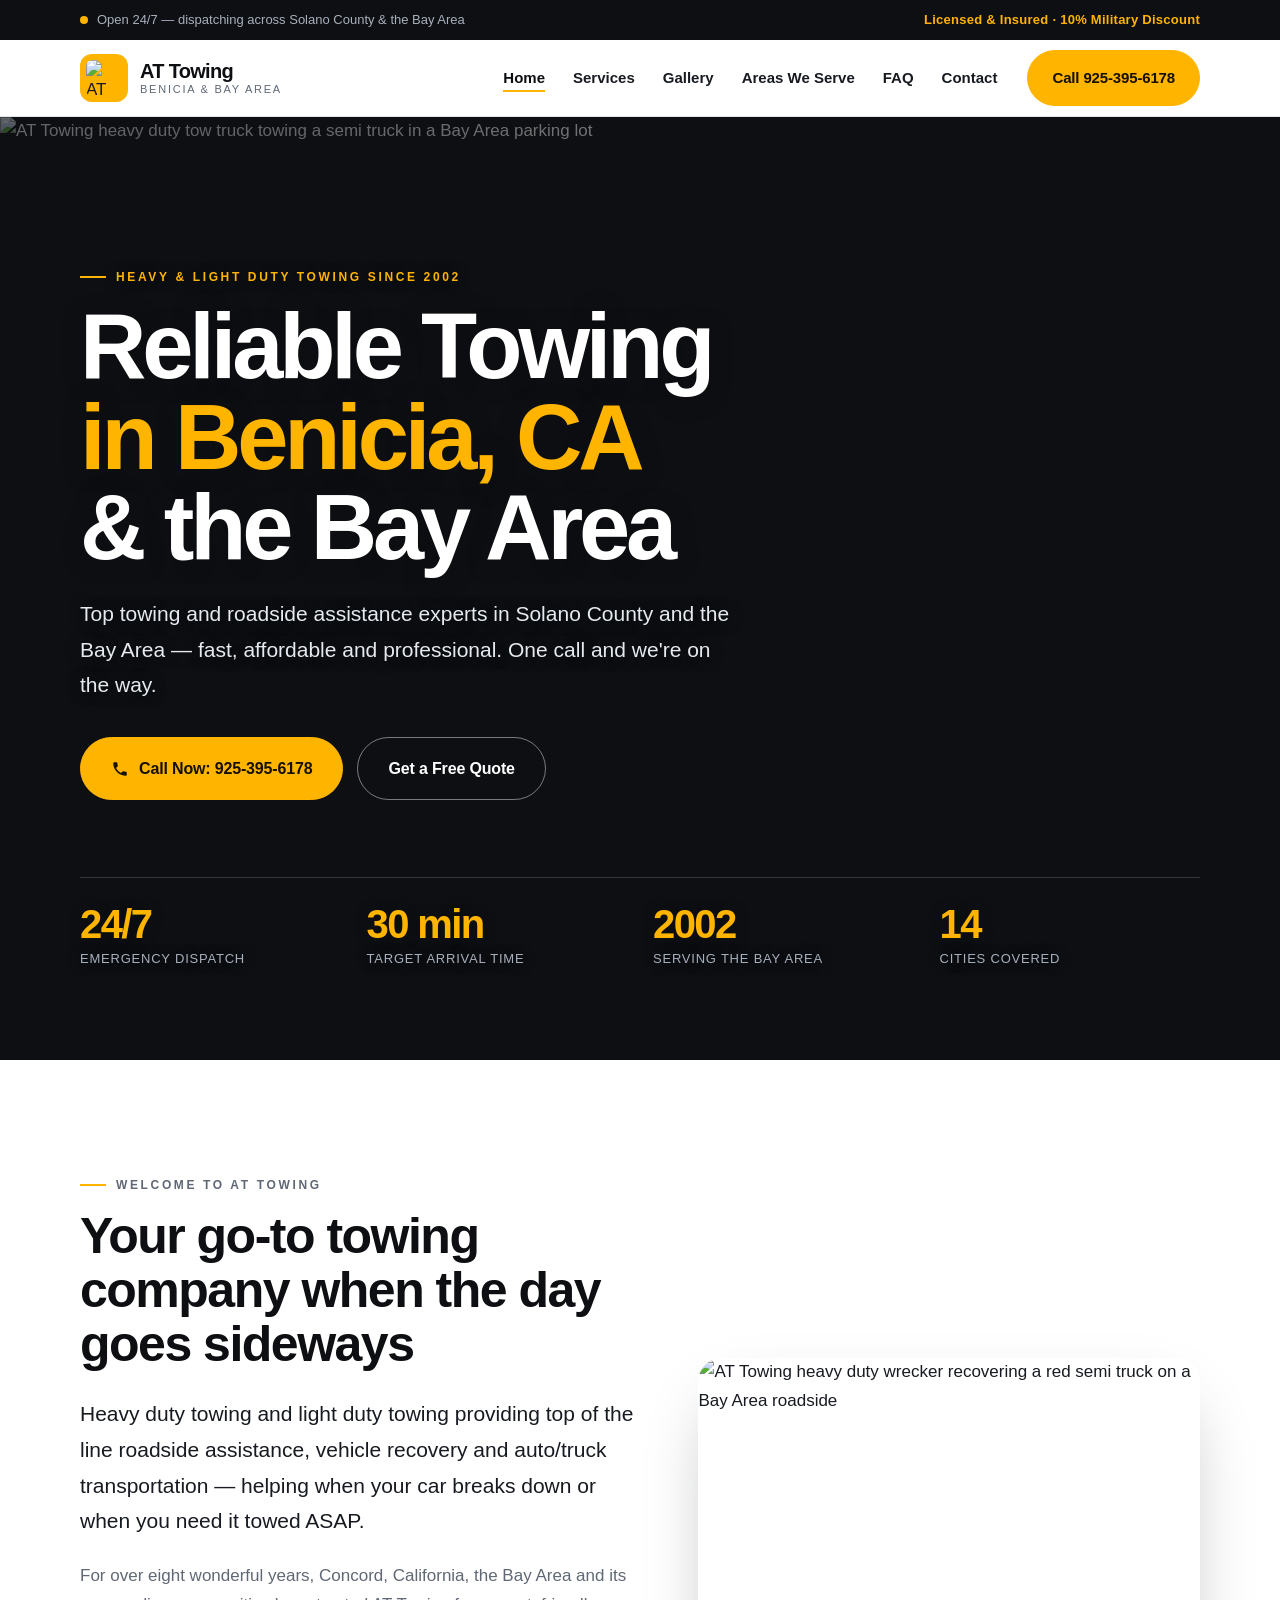
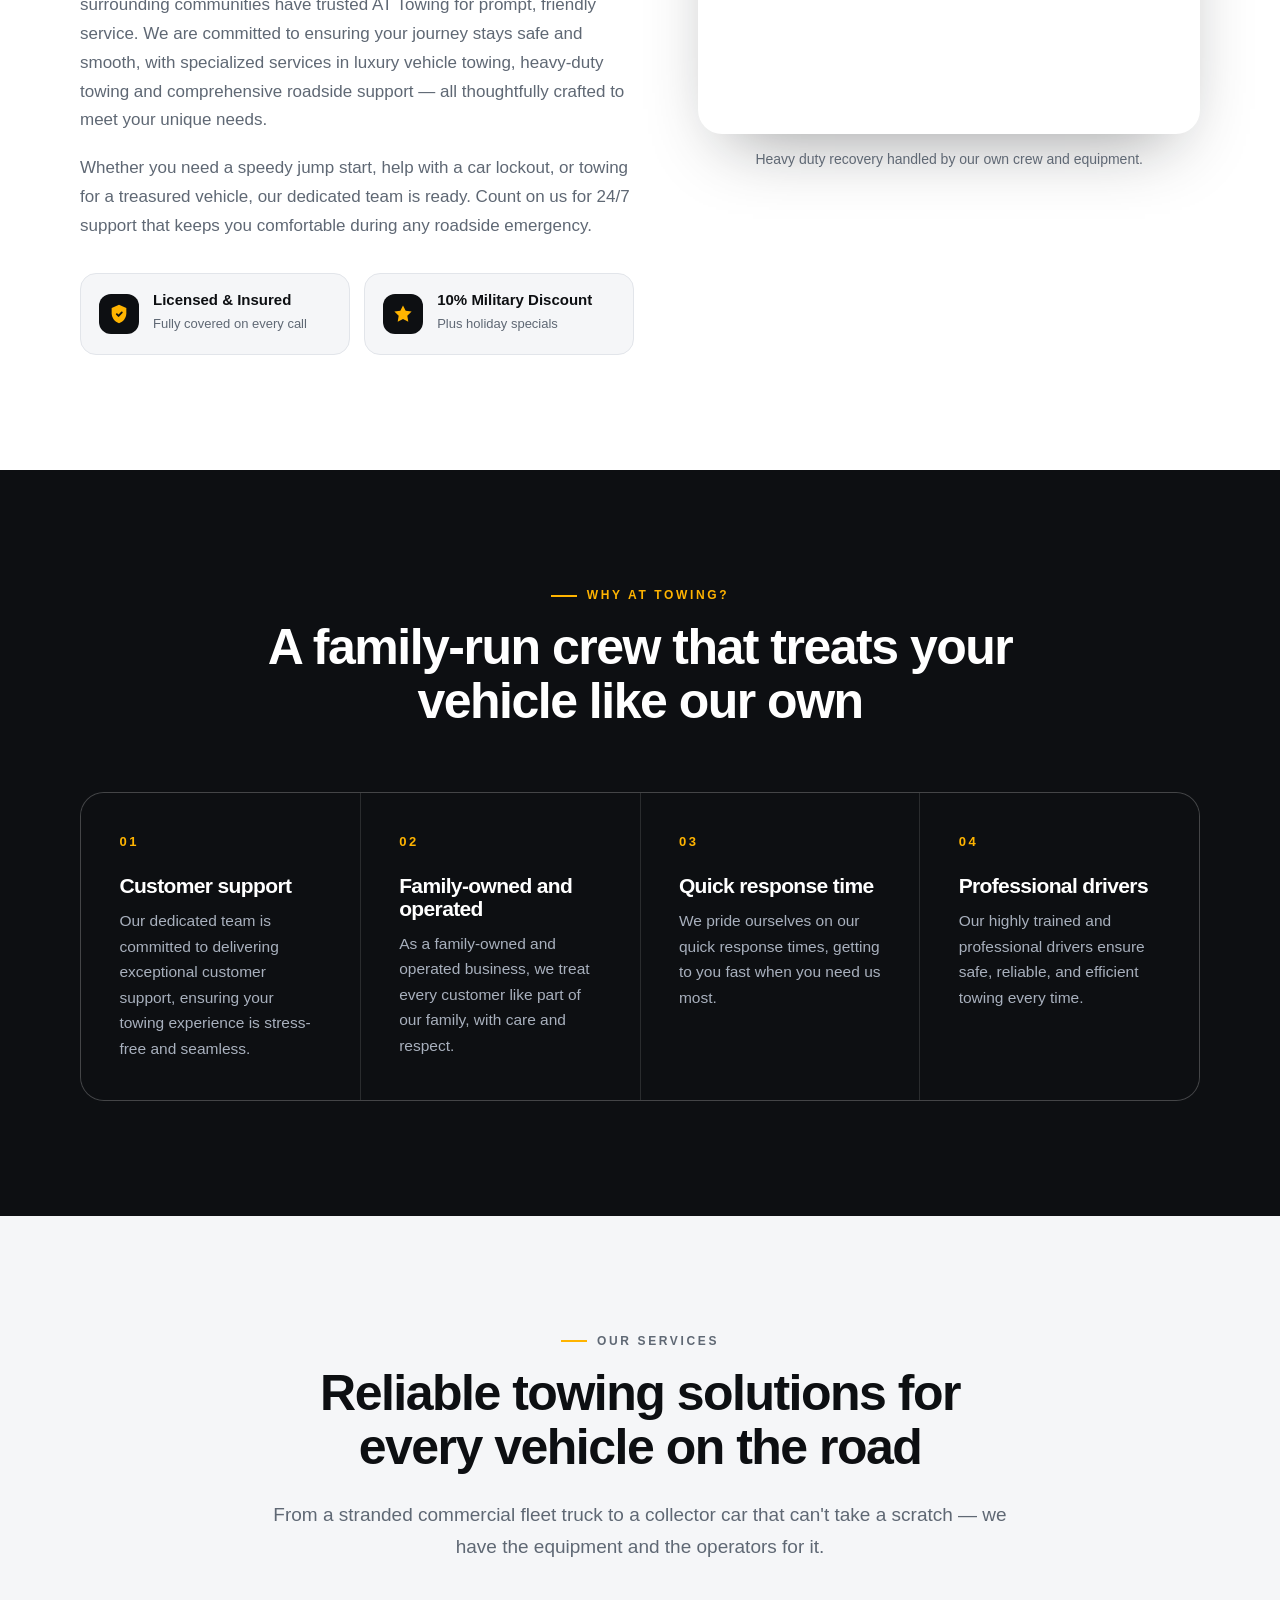
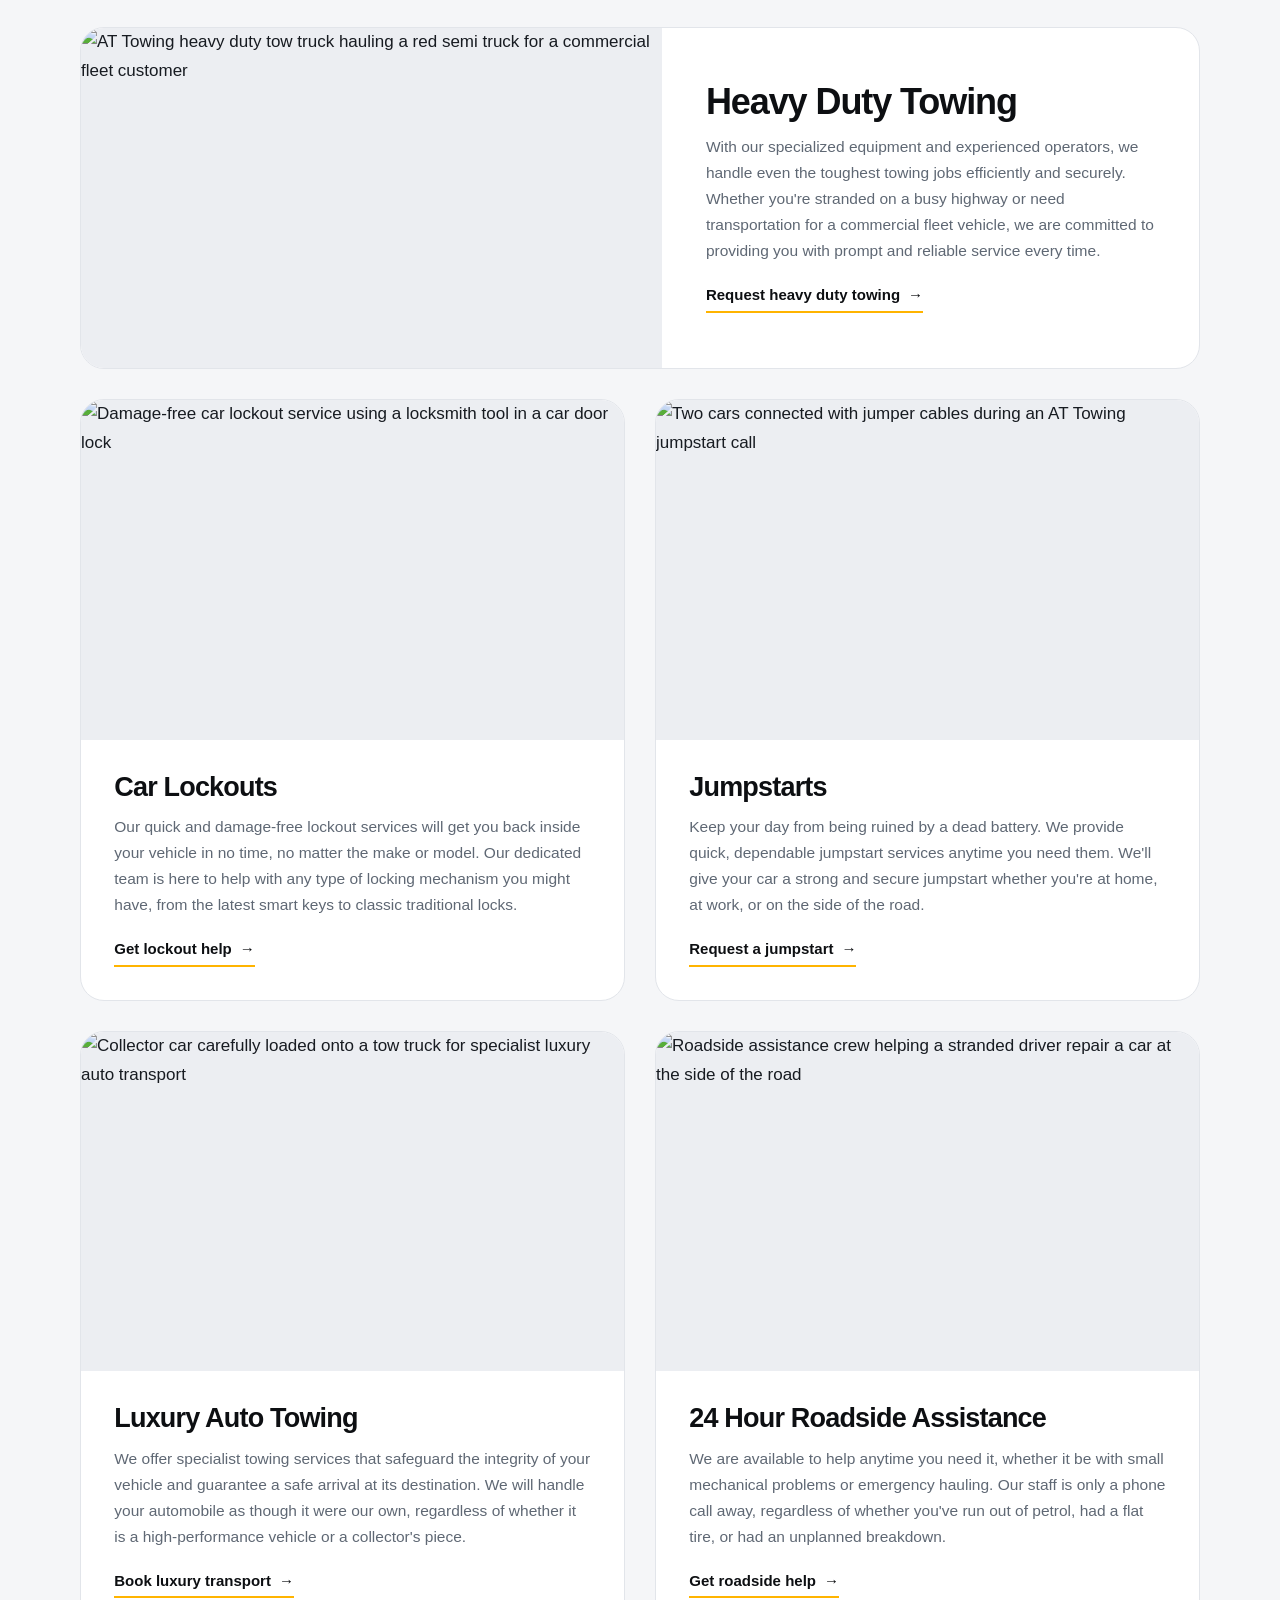
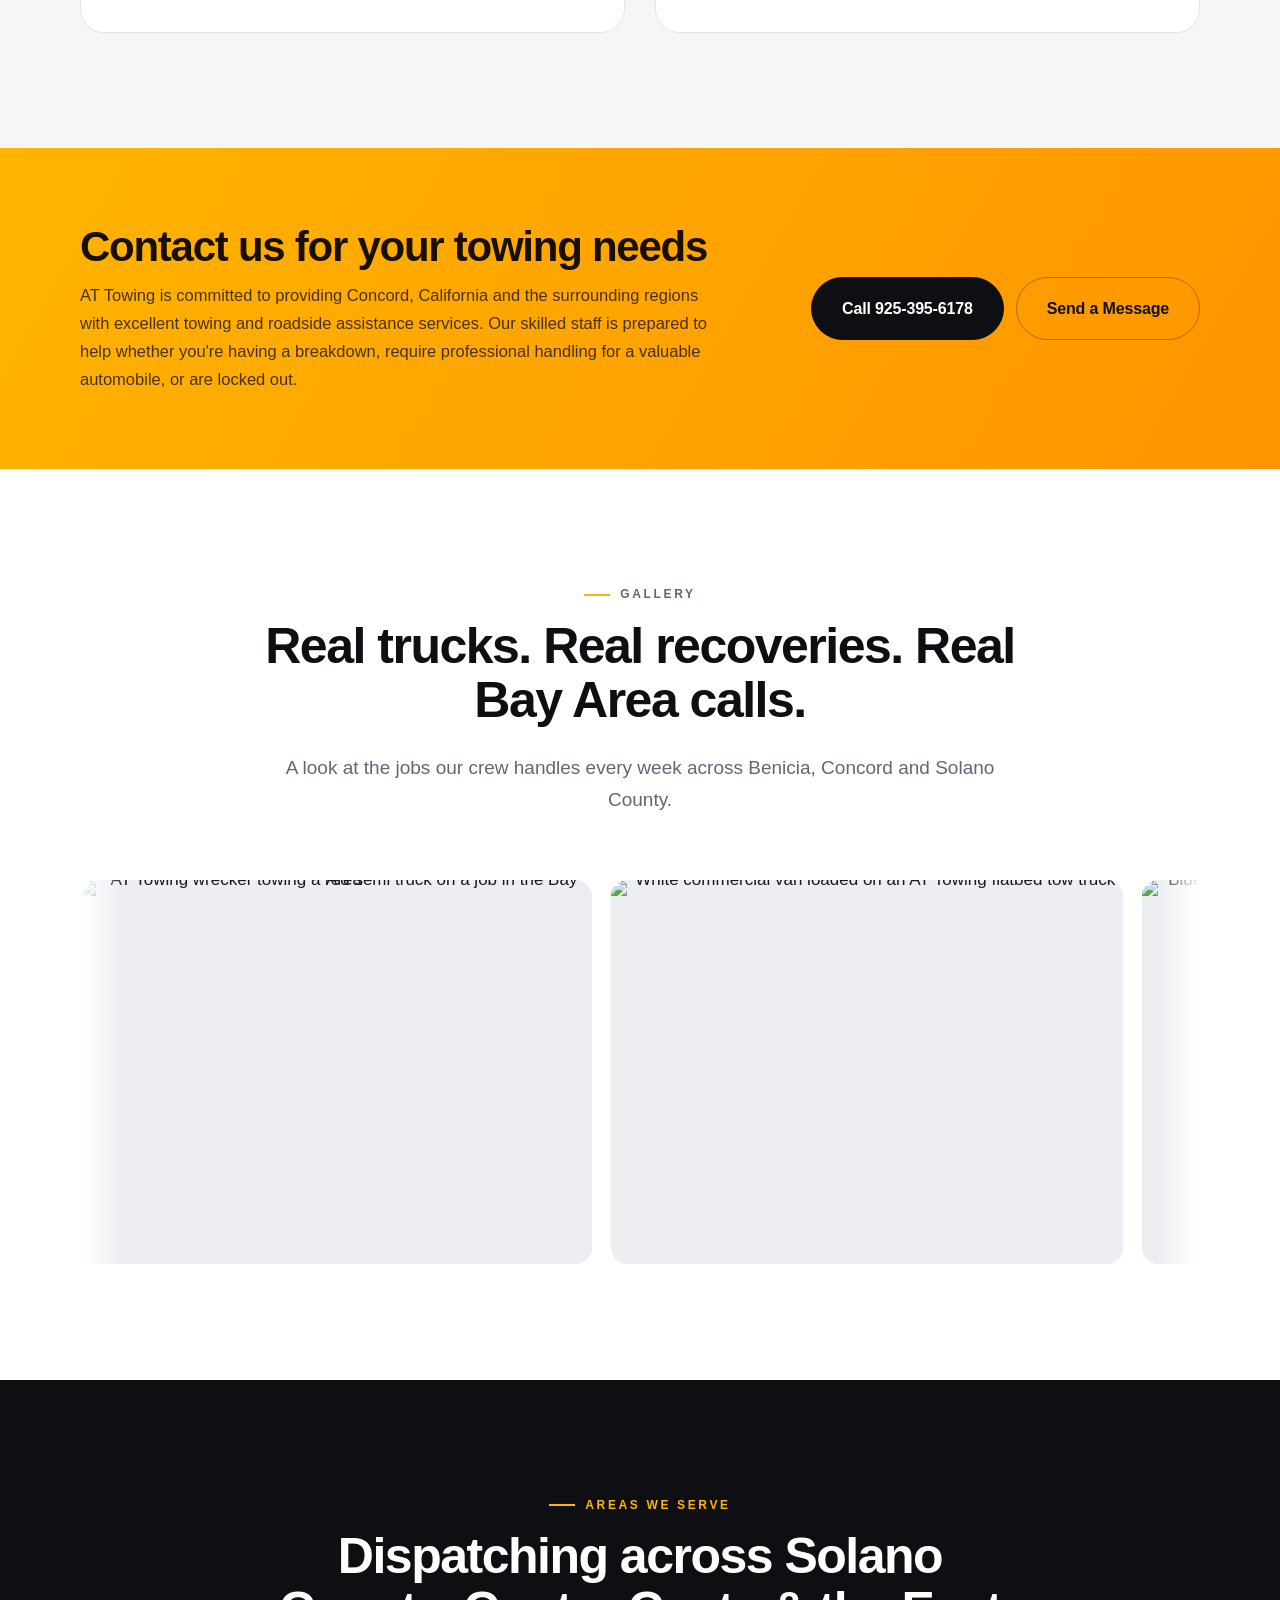
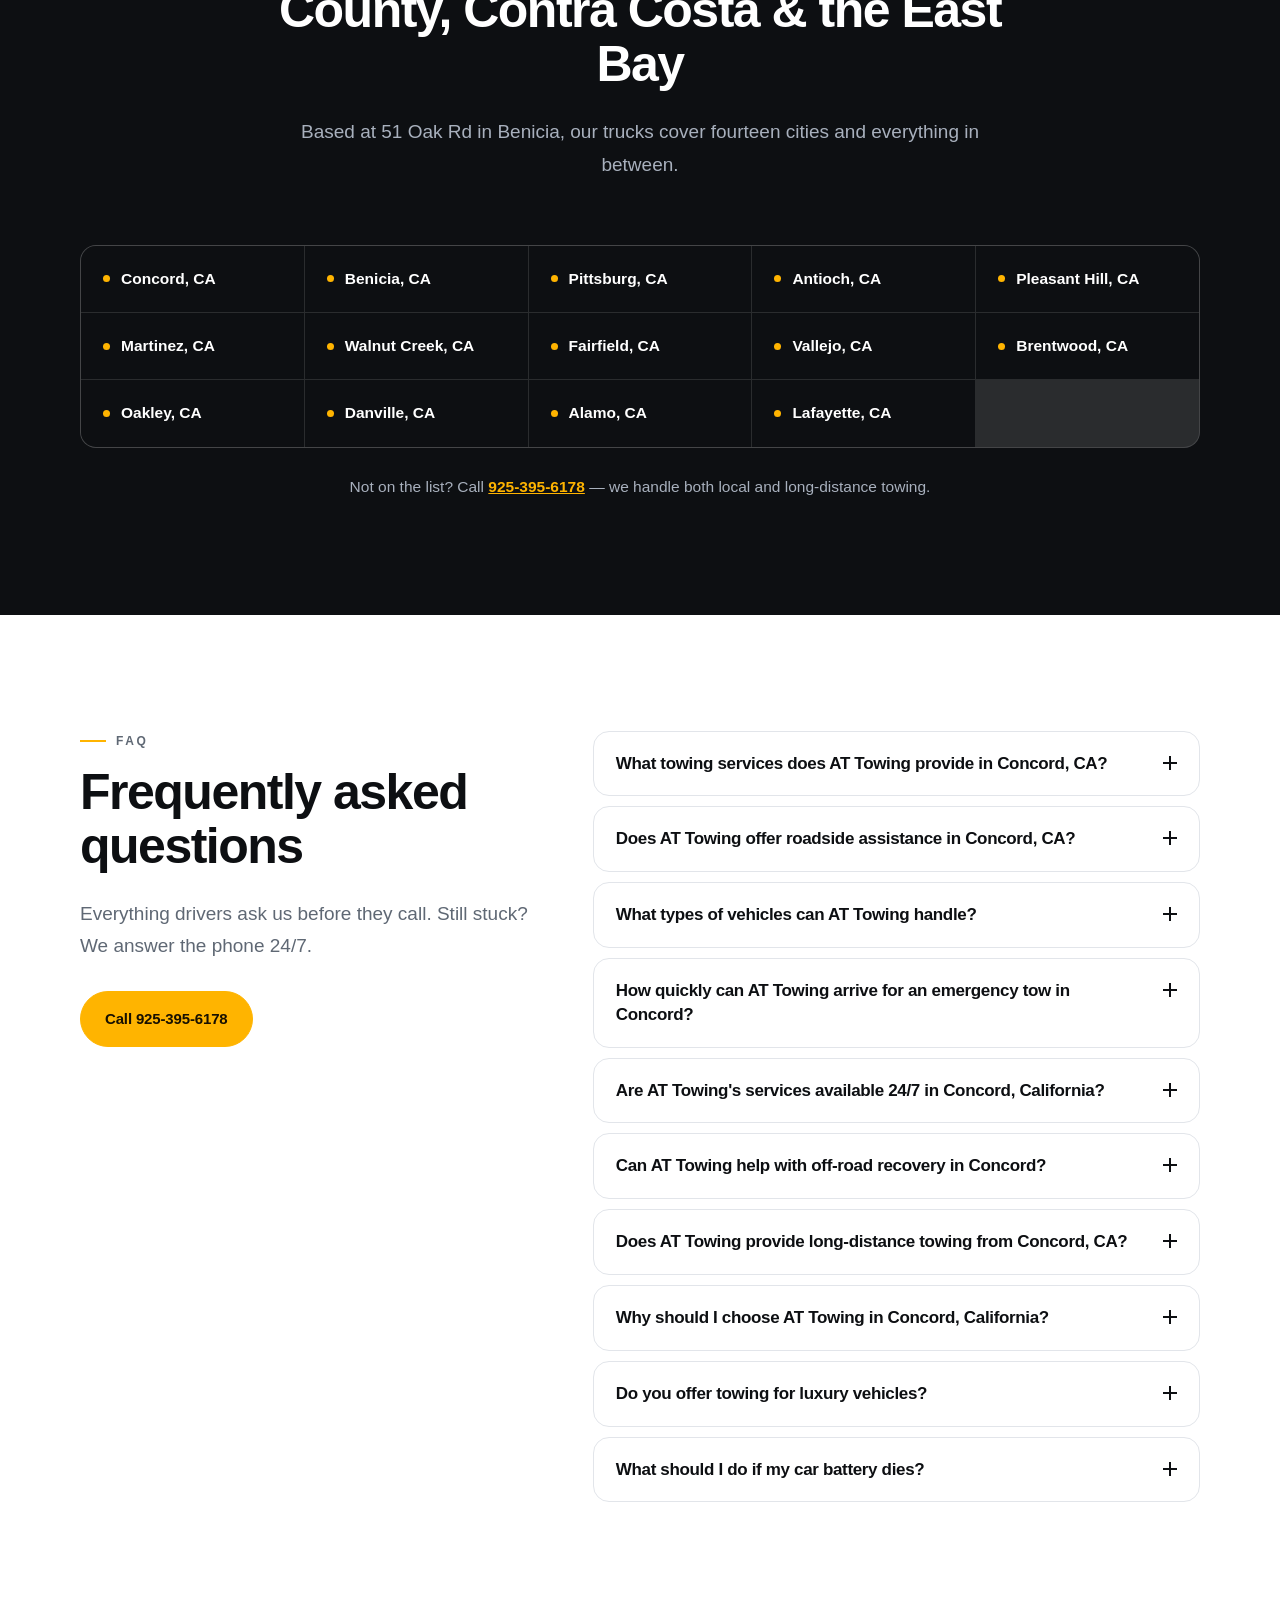
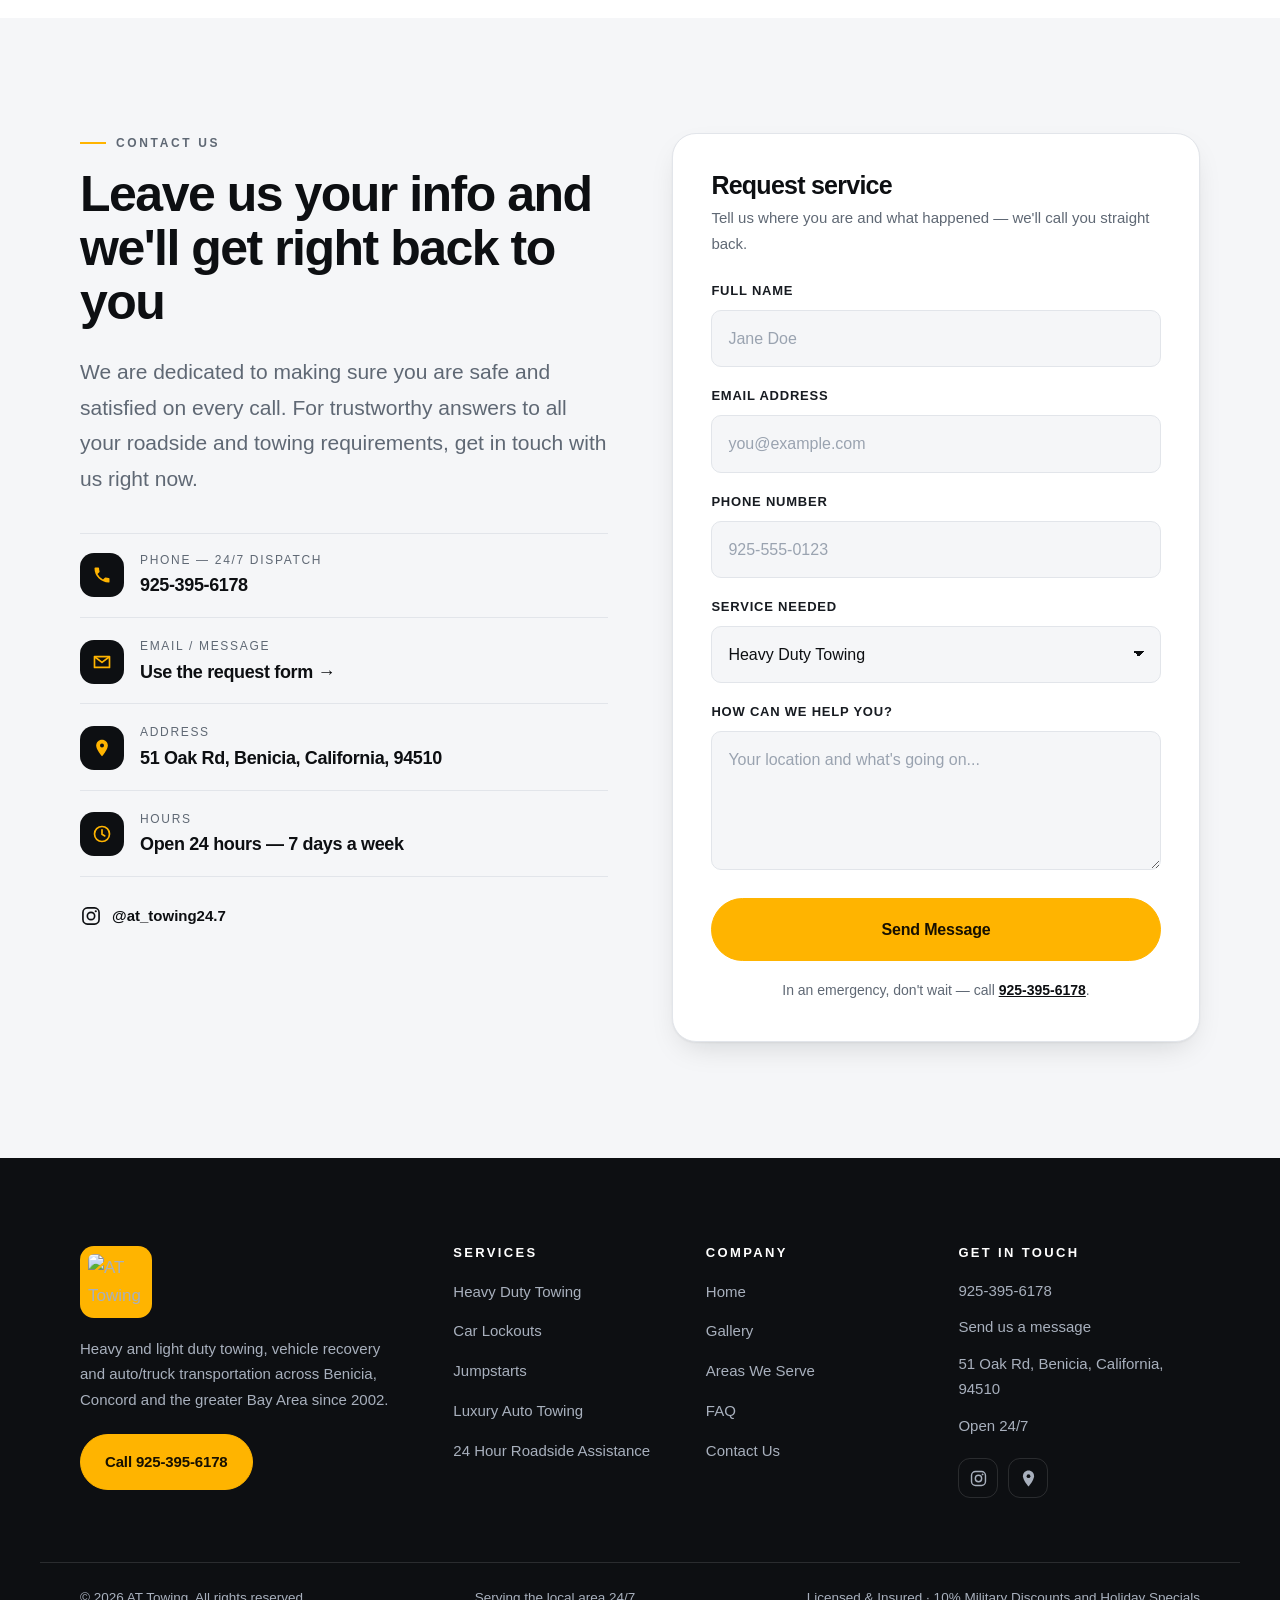
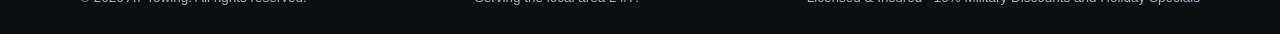
==== commit 3e981486: "edit: In the footer, add a small line of text that reads: Serving the local ar" ====
--- a/index.html
+++ b/index.html
@@ -28,7 +28,6 @@
 <link rel="apple-touch-icon" href="https://irp.cdn-website.com/96bce14f/dms3rep/multi/opt/AT+logo-292w.png">
 <link rel="preconnect" href="https://irp.cdn-website.com">
 <link rel="preconnect" href="https://images.pexels.com">
-<link rel="preconnect" href="https://lh3.googleusercontent.com">
 <link rel="stylesheet" href="styles.css">
 
 <script type="application/ld+json">
@@ -341,20 +340,20 @@
         <button class="shot" type="button" data-full="https://irp.cdn-website.com/96bce14f/dms3rep/multi/opt/446032158_296263710211851_3666479322832552457_n-1920w.jpg">
           <img src="https://irp.cdn-website.com/96bce14f/dms3rep/multi/opt/446032158_296263710211851_3666479322832552457_n-1920w.jpg" alt="Red semi truck under tow by AT Towing's heavy duty recovery unit" loading="lazy" width="1600" height="900">
         </button>
-        <button class="shot" type="button" data-full="https://lh3.googleusercontent.com/gps-cs-s/AHRPTWlgANPu4jV_zVlA8LoZKyV6MxsPMMa32EbrBq7SnE18xoCpQBvif9R8M8-SEPXE3n7orjt2eVOri4GGQyiw0byicBXCz3lvymP3CbA0Biz2oGNDG8e3V4HxrIRULBKLTsLVSWs=s680-w680-h510-rw">
-          <img src="https://lh3.googleusercontent.com/gps-cs-s/AHRPTWlgANPu4jV_zVlA8LoZKyV6MxsPMMa32EbrBq7SnE18xoCpQBvif9R8M8-SEPXE3n7orjt2eVOri4GGQyiw0byicBXCz3lvymP3CbA0Biz2oGNDG8e3V4HxrIRULBKLTsLVSWs=s680-w680-h510-rw" alt="AT Towing tow truck on a service call in the Bay Area" loading="lazy" width="680" height="510">
-        </button>
-        <button class="shot" type="button" data-full="https://lh3.googleusercontent.com/gps-cs-s/AHRPTWl3FWBb6Y2zqq0RuRMOEEzjmXKQVRZ_VcFwdXKfovqwVbESoIKnSKCJLQ7jqSxG1jNvpK0BrOX59yfmdFxOSE9XrqufjPGu4r_mVY719BoVnO8ADNMFzs2gRpkAObiA9_7mF3BbdQ=s680-w680-h510-rw">
-          <img src="https://lh3.googleusercontent.com/gps-cs-s/AHRPTWl3FWBb6Y2zqq0RuRMOEEzjmXKQVRZ_VcFwdXKfovqwVbESoIKnSKCJLQ7jqSxG1jNvpK0BrOX59yfmdFxOSE9XrqufjPGu4r_mVY719BoVnO8ADNMFzs2gRpkAObiA9_7mF3BbdQ=s680-w680-h510-rw" alt="AT Towing crew loading a vehicle onto a flatbed tow truck" loading="lazy" width="680" height="510">
-        </button>
-        <button class="shot" type="button" data-full="https://lh3.googleusercontent.com/gps-cs-s/AHRPTWlSfC9ZND2QnV5hZPJXVZvW5ti5kx1jtoakRIQtfN5XeCd88u-Qk5SjnFFX1f5hFNvTbY9M0iLWel1jOahIgz-qQ3hJ4AwECwGXYXAfKdpus1WnQORiaNtUO9YAYlWajfO-EnsE=s680-w680-h510-rw">
-          <img src="https://lh3.googleusercontent.com/gps-cs-s/AHRPTWlSfC9ZND2QnV5hZPJXVZvW5ti5kx1jtoakRIQtfN5XeCd88u-Qk5SjnFFX1f5hFNvTbY9M0iLWel1jOahIgz-qQ3hJ4AwECwGXYXAfKdpus1WnQORiaNtUO9YAYlWajfO-EnsE=s680-w680-h510-rw" alt="AT Towing truck during a vehicle recovery job in Solano County" loading="lazy" width="680" height="510">
-        </button>
-        <button class="shot" type="button" data-full="https://lh3.googleusercontent.com/gps-cs-s/AHRPTWmD1WNSEK1CQdP9OGJEAZe8DcuZZ7BZiIAQJJqYlD1uazQlWELYM-Esu3YI_04kj-WYw_SCt0ds-jd_UZzfFBCzddbfrF0OX0K46fWn4JzHY_ODScFmTKVOEdq-UJVP5MIxfI85=s680-w680-h510-rw">
-          <img src="https://lh3.googleusercontent.com/gps-cs-s/AHRPTWmD1WNSEK1CQdP9OGJEAZe8DcuZZ7BZiIAQJJqYlD1uazQlWELYM-Esu3YI_04kj-WYw_SCt0ds-jd_UZzfFBCzddbfrF0OX0K46fWn4JzHY_ODScFmTKVOEdq-UJVP5MIxfI85=s680-w680-h510-rw" alt="AT Towing equipment ready for a heavy duty towing call in Benicia" loading="lazy" width="680" height="510">
-        </button>
-        <button class="shot" type="button" data-full="https://lh3.googleusercontent.com/gps-cs-s/AHRPTWlS8n7g4UqXomW2yK1xZYnTY6VrppXlFpq-uh3sAmm9UthULVZp4aSqoSwEeWuvZqbbKumgOeTR6KkOHL4uQID0fz7lt1lyXjgf_4xntj7yb9iE35v0cGJqFzx-XRK0kP8M3KpX=s680-w680-h510-rw">
-          <img src="https://lh3.googleusercontent.com/gps-cs-s/AHRPTWlS8n7g4UqXomW2yK1xZYnTY6VrppXlFpq-uh3sAmm9UthULVZp4aSqoSwEeWuvZqbbKumgOeTR6KkOHL4uQID0fz7lt1lyXjgf_4xntj7yb9iE35v0cGJqFzx-XRK0kP8M3KpX=s680-w680-h510-rw" alt="AT Towing tow truck parked on location during a Bay Area roadside assistance call" loading="lazy" width="680" height="510">
+        <button class="shot" type="button" data-full="https://images.pexels.com/photos/17429097/pexels-photo-17429097.jpeg?auto=compress&cs=tinysrgb&w=1600">
+          <img src="https://images.pexels.com/photos/17429097/pexels-photo-17429097.jpeg?auto=compress&cs=tinysrgb&w=1600" alt="Tow truck operator winching a pickup onto the deck during a Bay Area service call" loading="lazy" width="1600" height="1067">
+        </button>
+        <button class="shot" type="button" data-full="https://images.pexels.com/photos/17429095/pexels-photo-17429095.jpeg?auto=compress&cs=tinysrgb&w=1600">
+          <img src="https://images.pexels.com/photos/17429095/pexels-photo-17429095.jpeg?auto=compress&cs=tinysrgb&w=1600" alt="Operator chaining a vehicle down onto a flatbed tow truck" loading="lazy" width="1600" height="1067">
+        </button>
+        <button class="shot" type="button" data-full="https://images.pexels.com/photos/8931961/pexels-photo-8931961.jpeg?auto=compress&cs=tinysrgb&w=1600">
+          <img src="https://images.pexels.com/photos/8931961/pexels-photo-8931961.jpeg?auto=compress&cs=tinysrgb&w=1600" alt="Car loaded and secured on a tow truck during a vehicle recovery job" loading="lazy" width="1600" height="1067">
+        </button>
+        <button class="shot" type="button" data-full="https://images.pexels.com/photos/31306158/pexels-photo-31306158.jpeg?auto=compress&cs=tinysrgb&w=1600">
+          <img src="https://images.pexels.com/photos/31306158/pexels-photo-31306158.jpeg?auto=compress&cs=tinysrgb&w=1600" alt="Tow truck staged and ready for a heavy duty towing call in Benicia" loading="lazy" width="1600" height="1064">
+        </button>
+        <button class="shot" type="button" data-full="https://images.pexels.com/photos/13151224/pexels-photo-13151224.jpeg?auto=compress&cs=tinysrgb&w=1600">
+          <img src="https://images.pexels.com/photos/13151224/pexels-photo-13151224.jpeg?auto=compress&cs=tinysrgb&w=1600" alt="Tow truck lifting a car on a city street during a roadside assistance call" loading="lazy" width="1600" height="1067">
         </button>
         </div>
       </div>
@@ -602,6 +601,7 @@
 
   <div class="wrap footer__bottom">
     <p>&copy; <span id="year">2026</span> AT Towing. All rights reserved.</p>
+    <p>Serving the local area 24/7.</p>
     <p>Licensed &amp; Insured · 10% Military Discounts and Holiday Specials</p>
   </div>
 </footer>
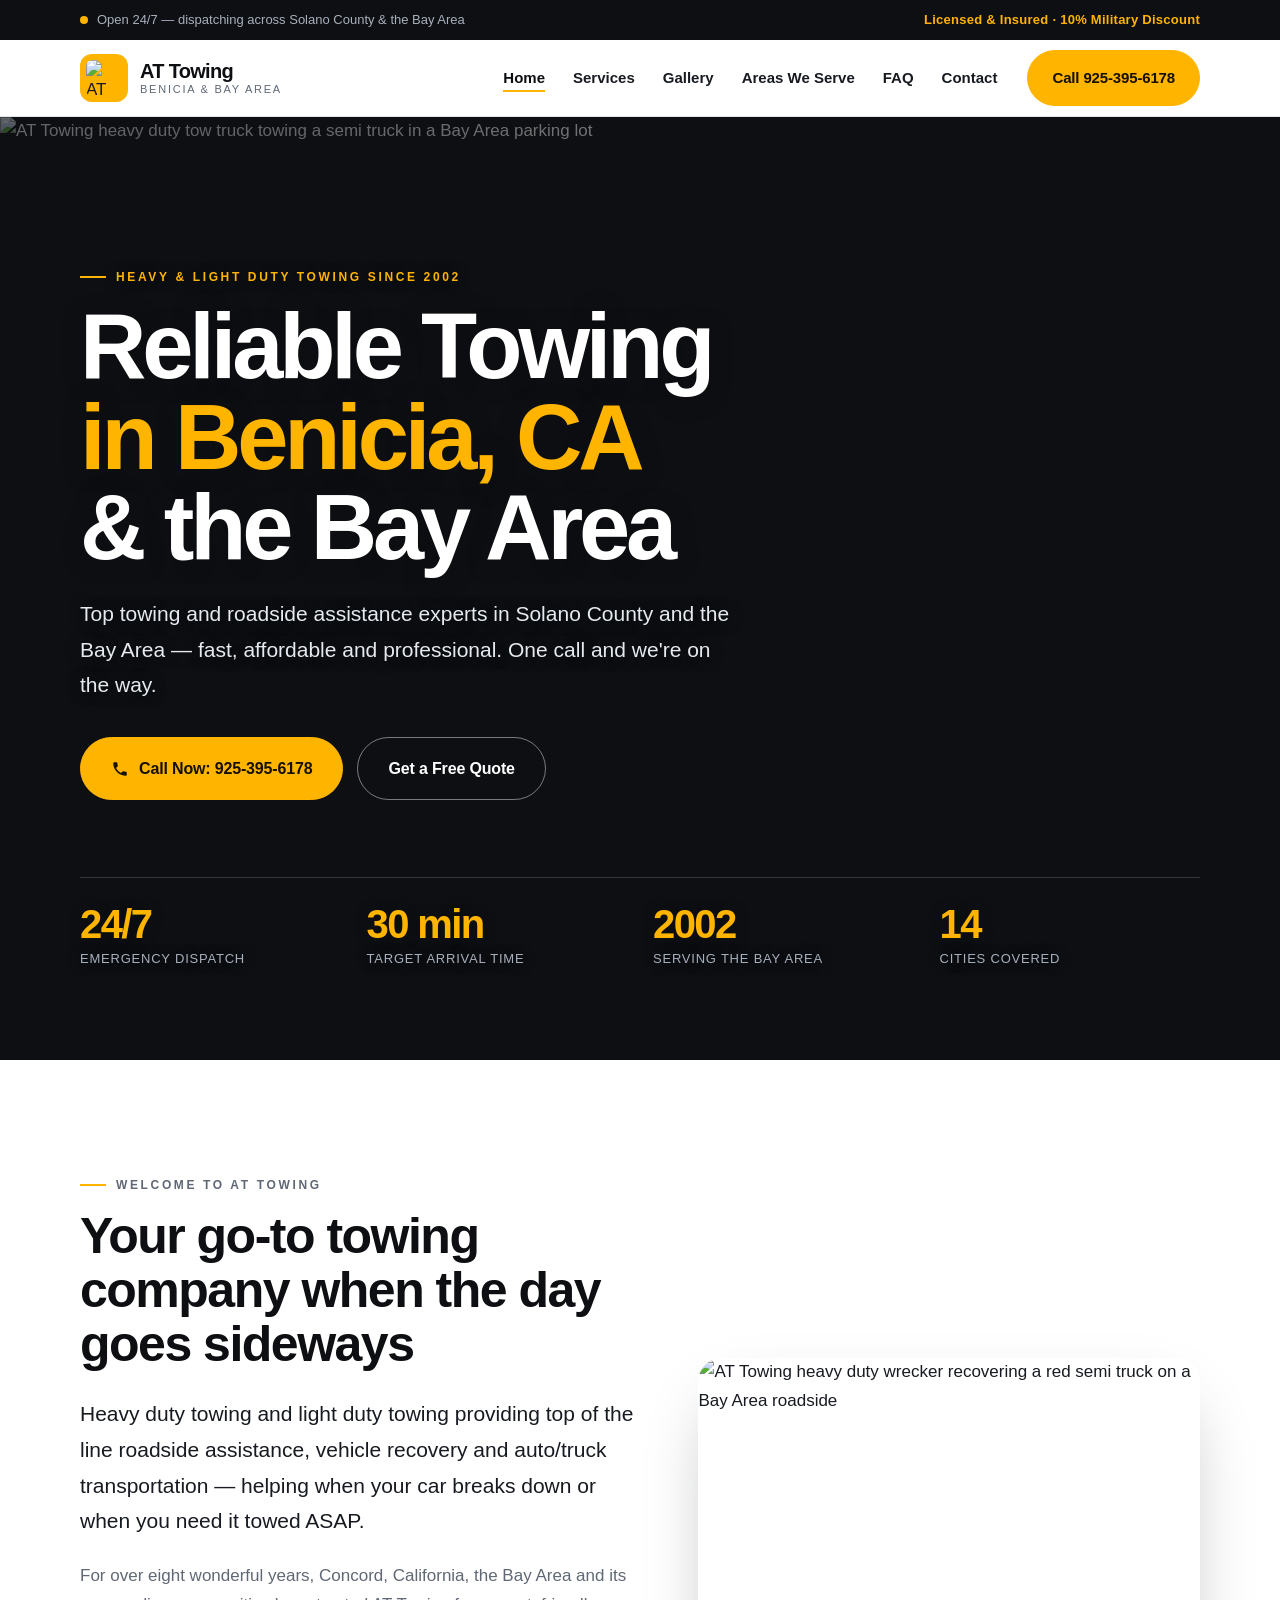
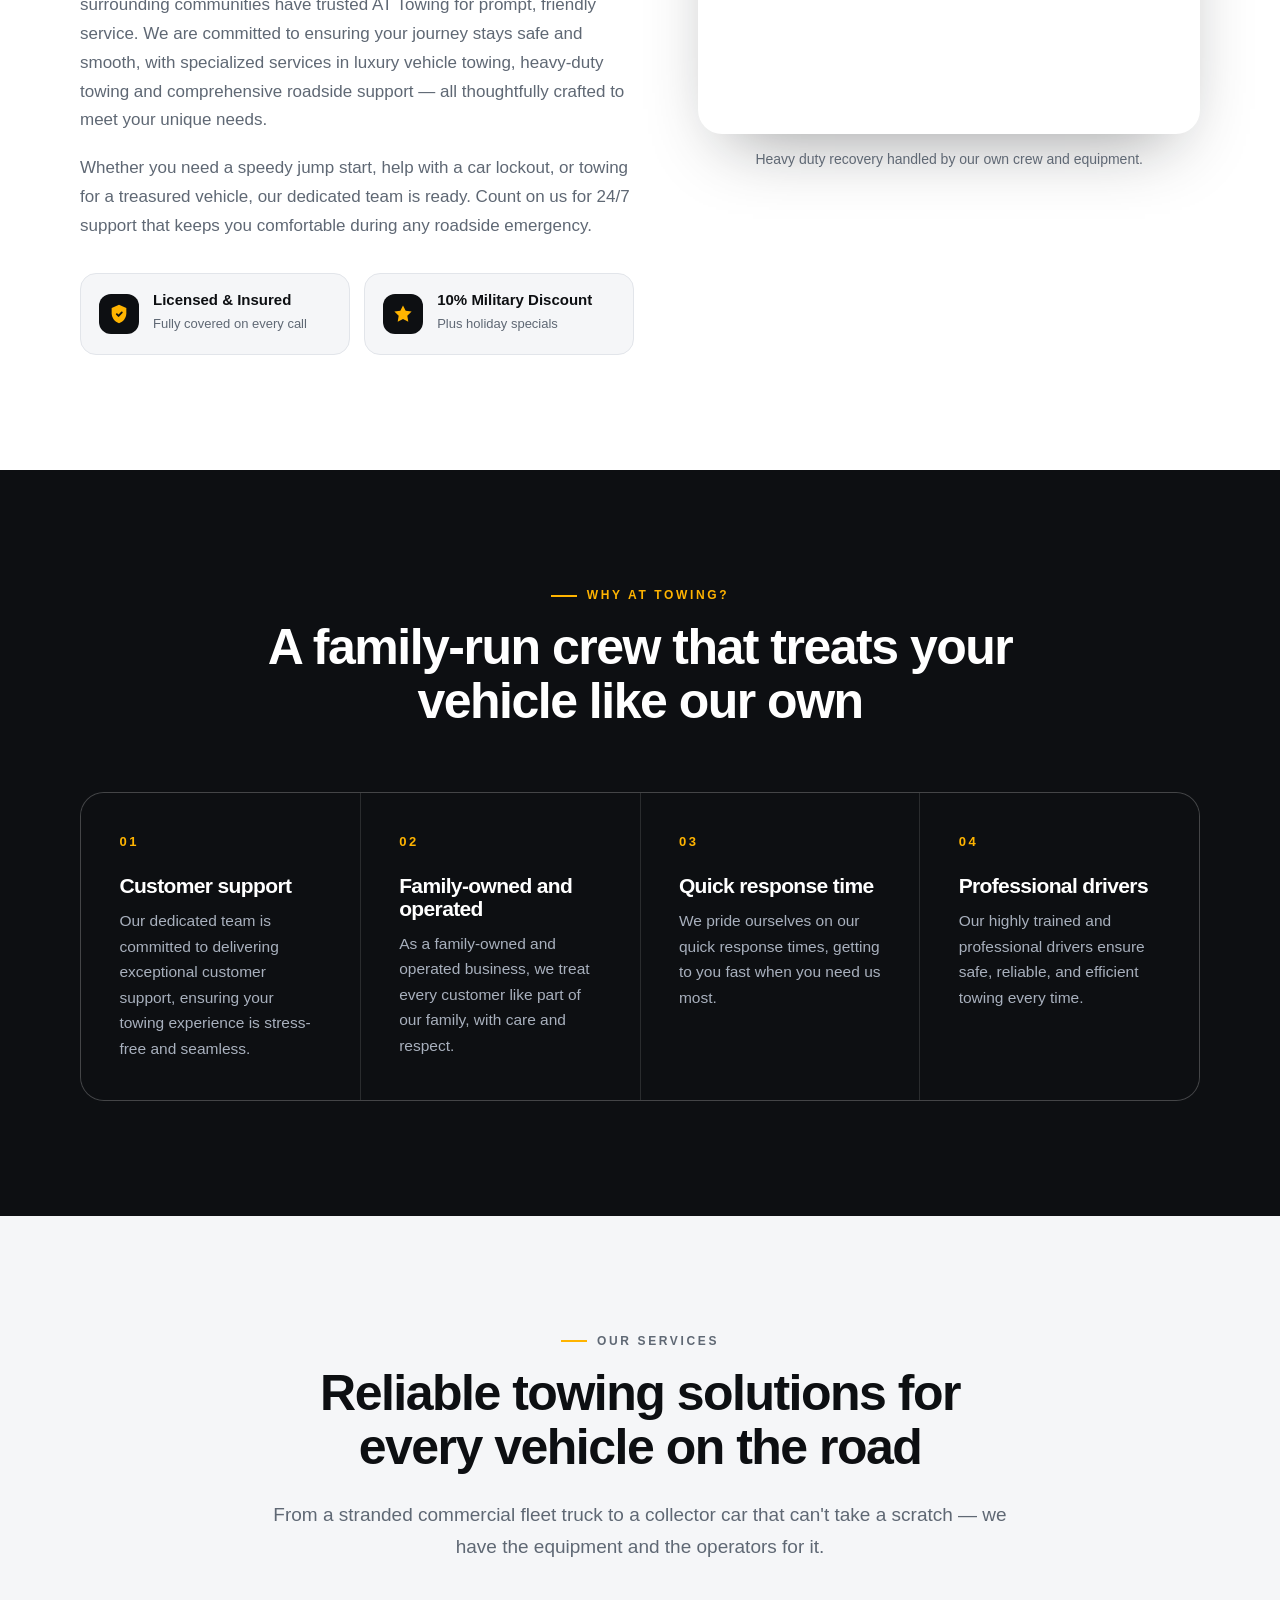
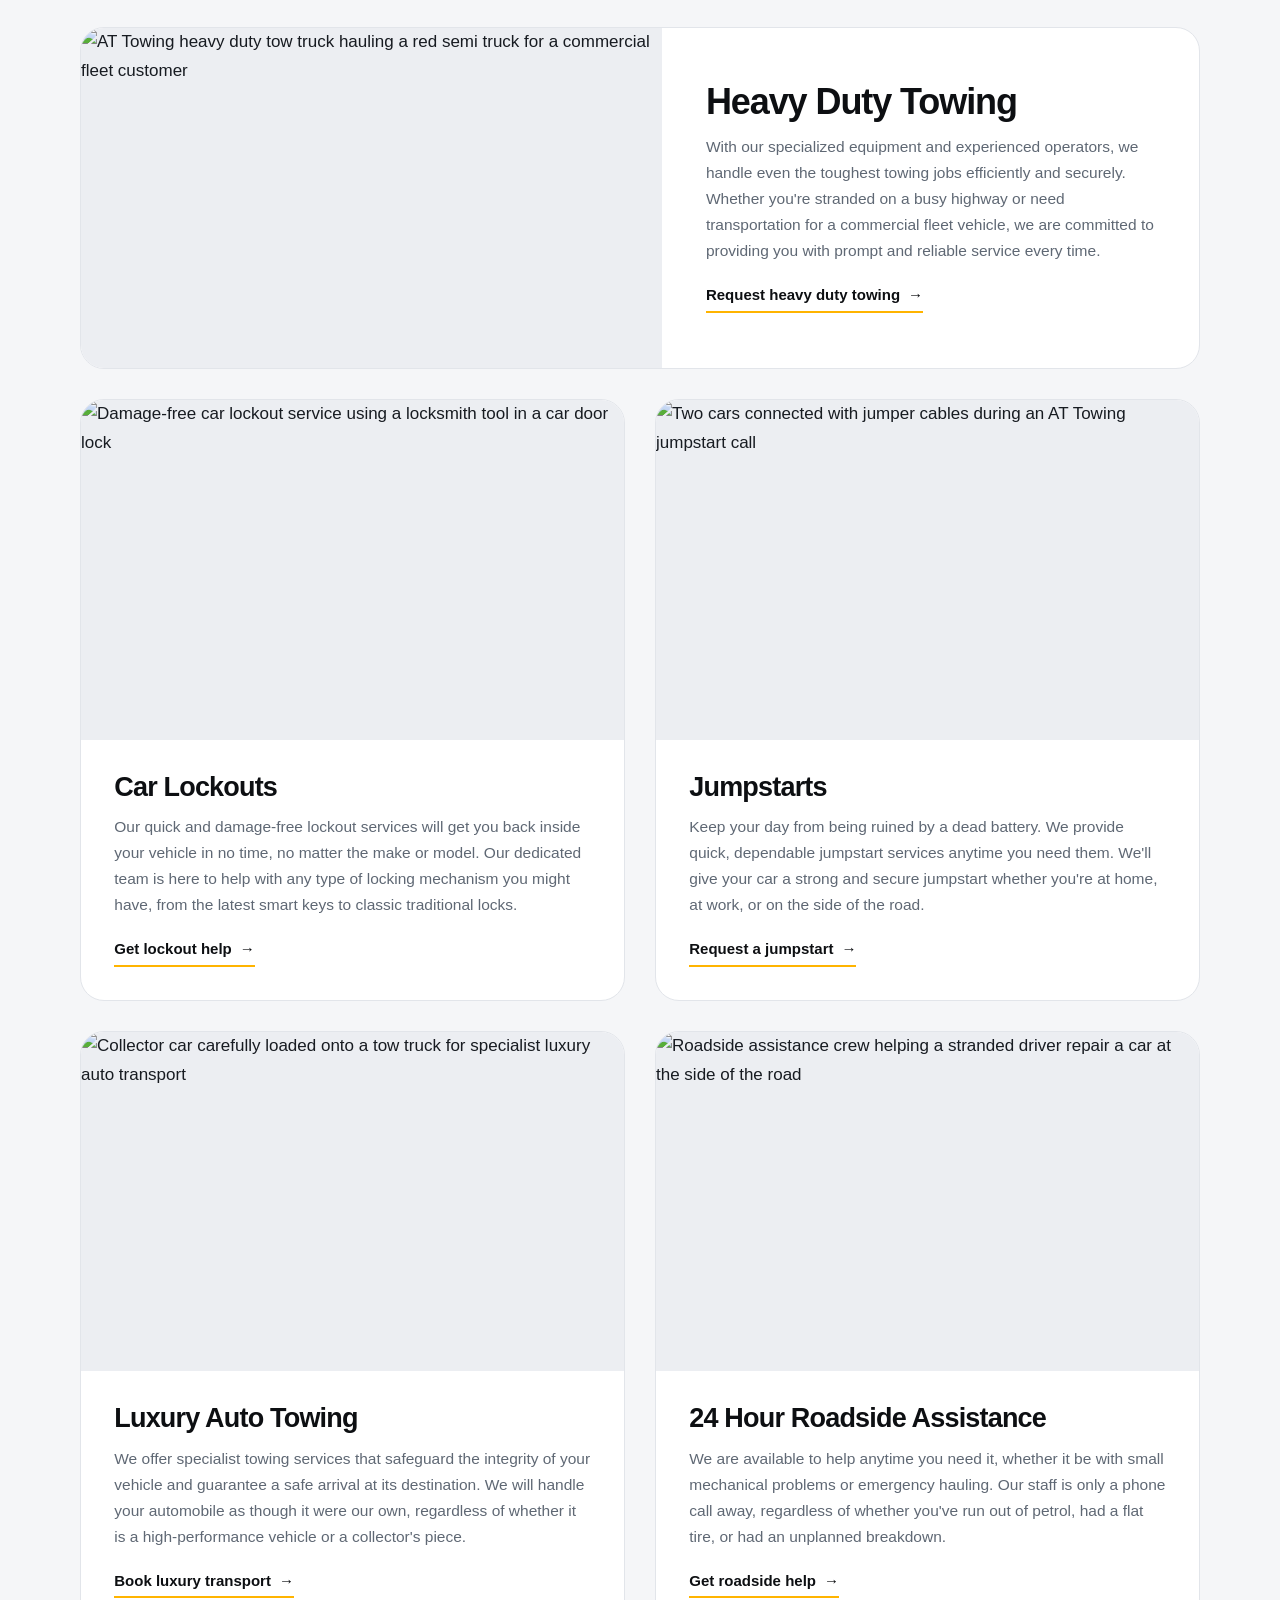
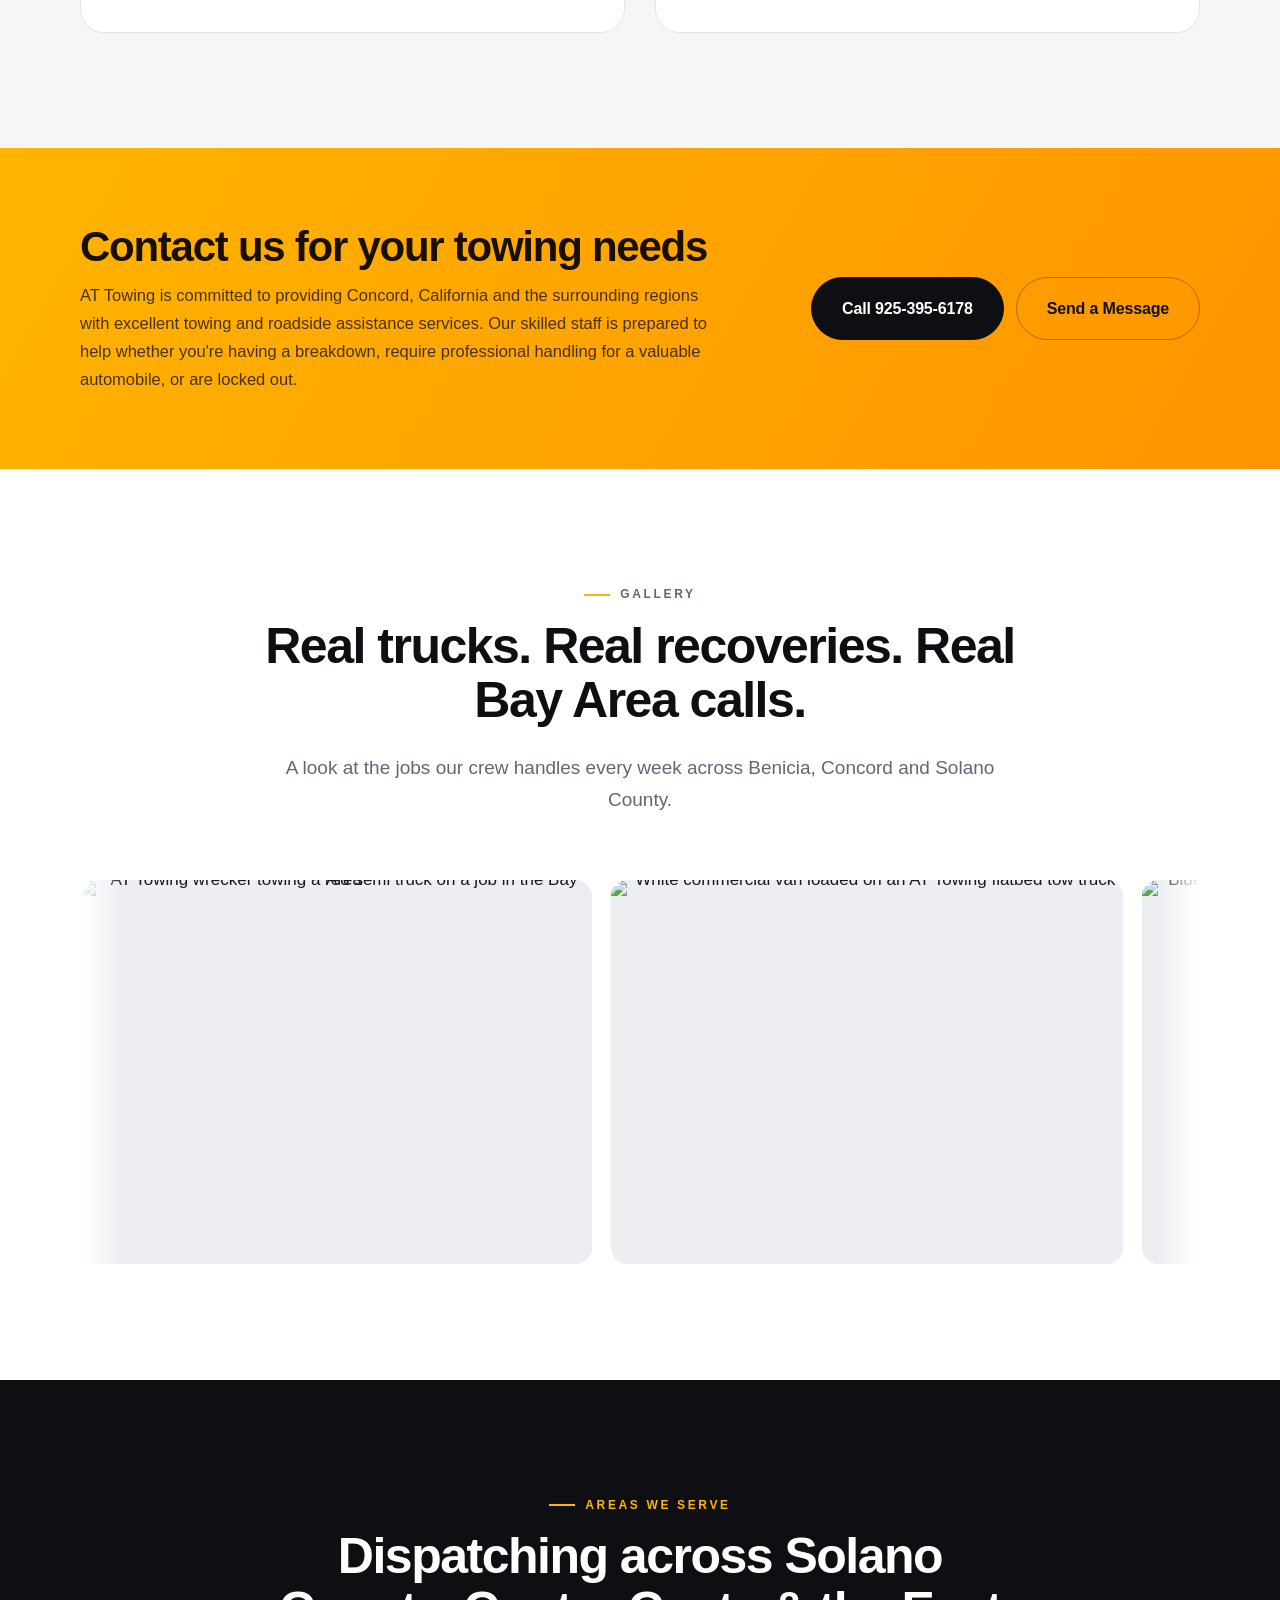
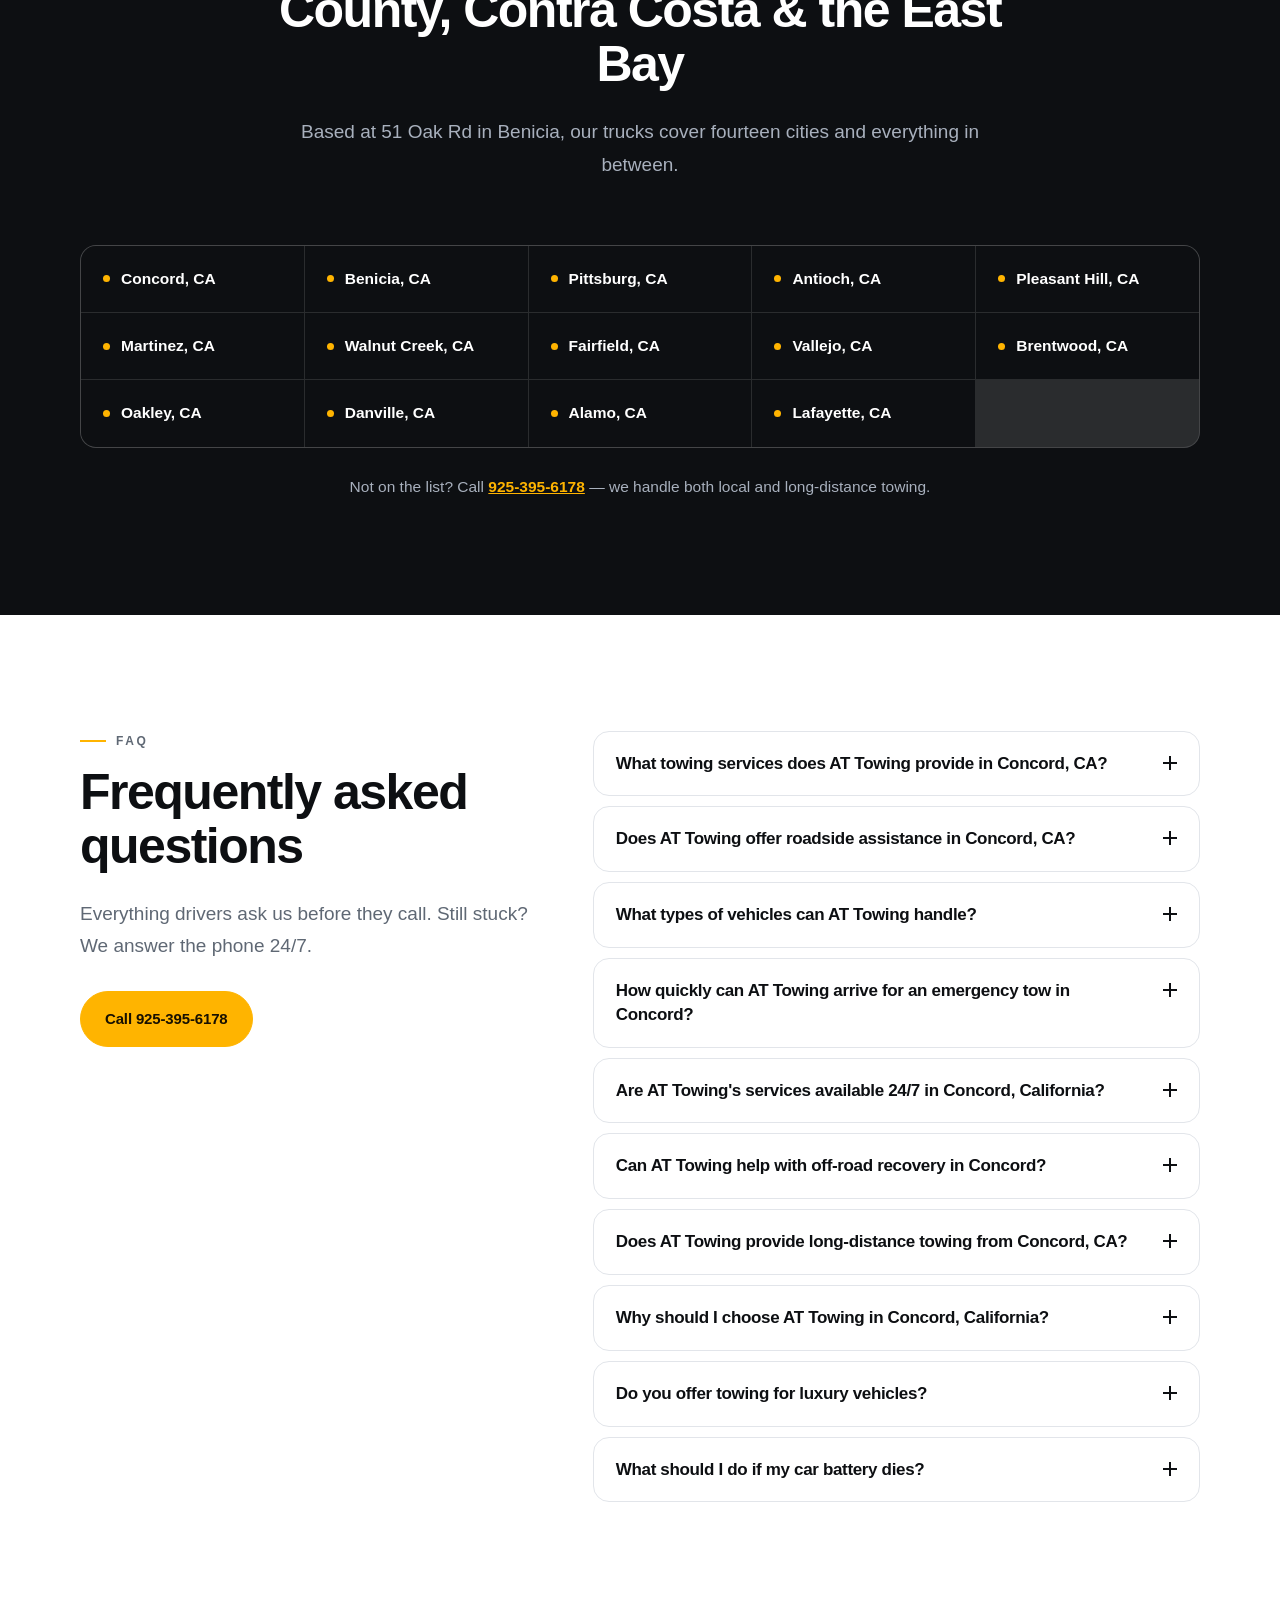
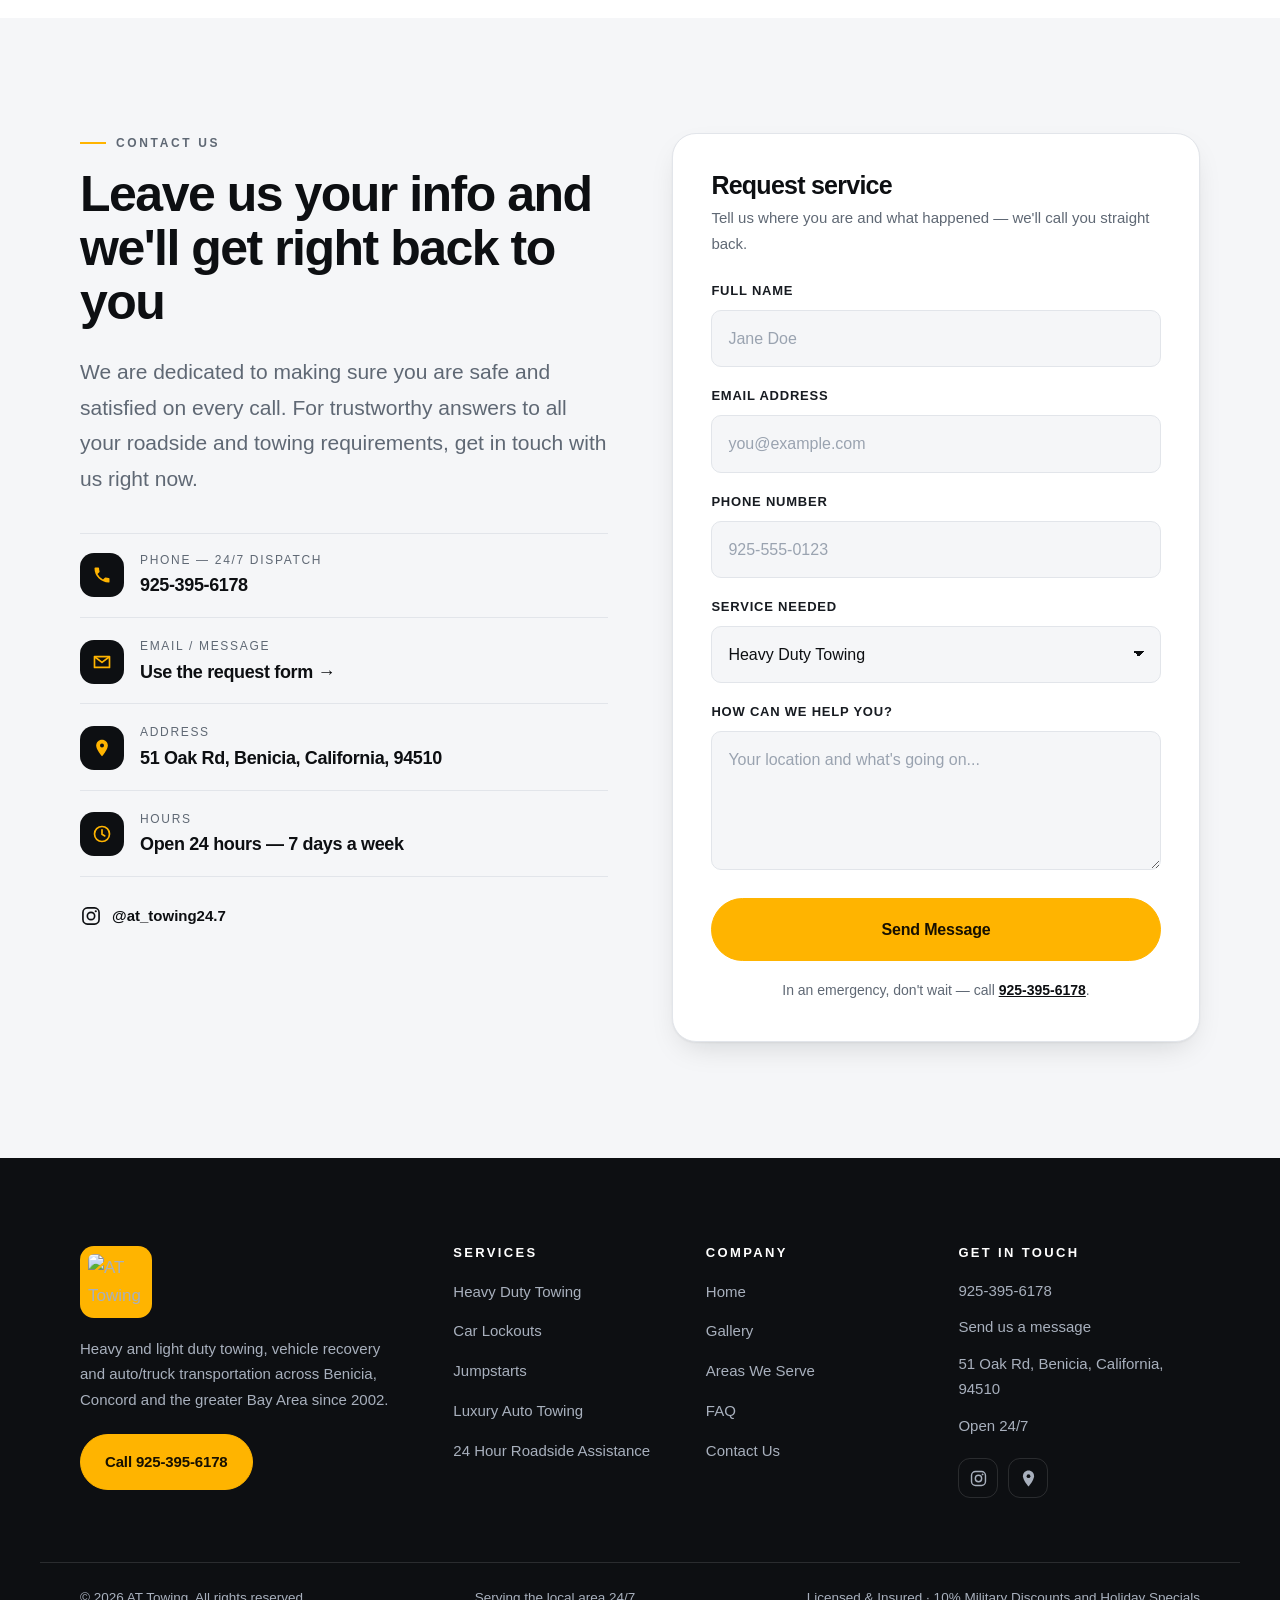
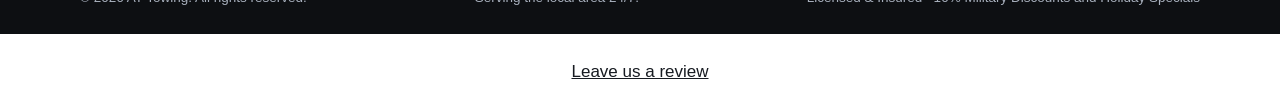
==== commit d07ce706: "feat: add review page link" ====
--- a/index.html
+++ b/index.html
@@ -621,5 +621,8 @@
 <script src="script.js" defer></script>
 <script src="https://leadrvision-v2-six.vercel.app/widget/loader.js" data-lv-widget data-kind="chatbot" data-widget="c53aac1d-1c20-4358-9ff9-e18a876e9397" async></script>
 <script src="https://leadrvision-v2-six.vercel.app/widget/loader.js" data-lv-widget data-kind="voice" data-widget="040f4000-2ea0-494e-aafa-bfafcbc2403c" async></script>
+<script defer src="https://static.cloudflareinsights.com/beacon.min.js" data-cf-beacon='{"token": "0a932598fc5b4cc9baf156d875620bd1"}'></script>
+<script defer data-lv-track src="https://vision.leadrai.com/api/forms/cf9865a8453c93c768496942f7bbcfea/t.js"></script>
+<p data-lv-review="1" style="text-align:center;margin:24px 0"><a href="/review">Leave us a review</a></p>
 </body>
 </html>
